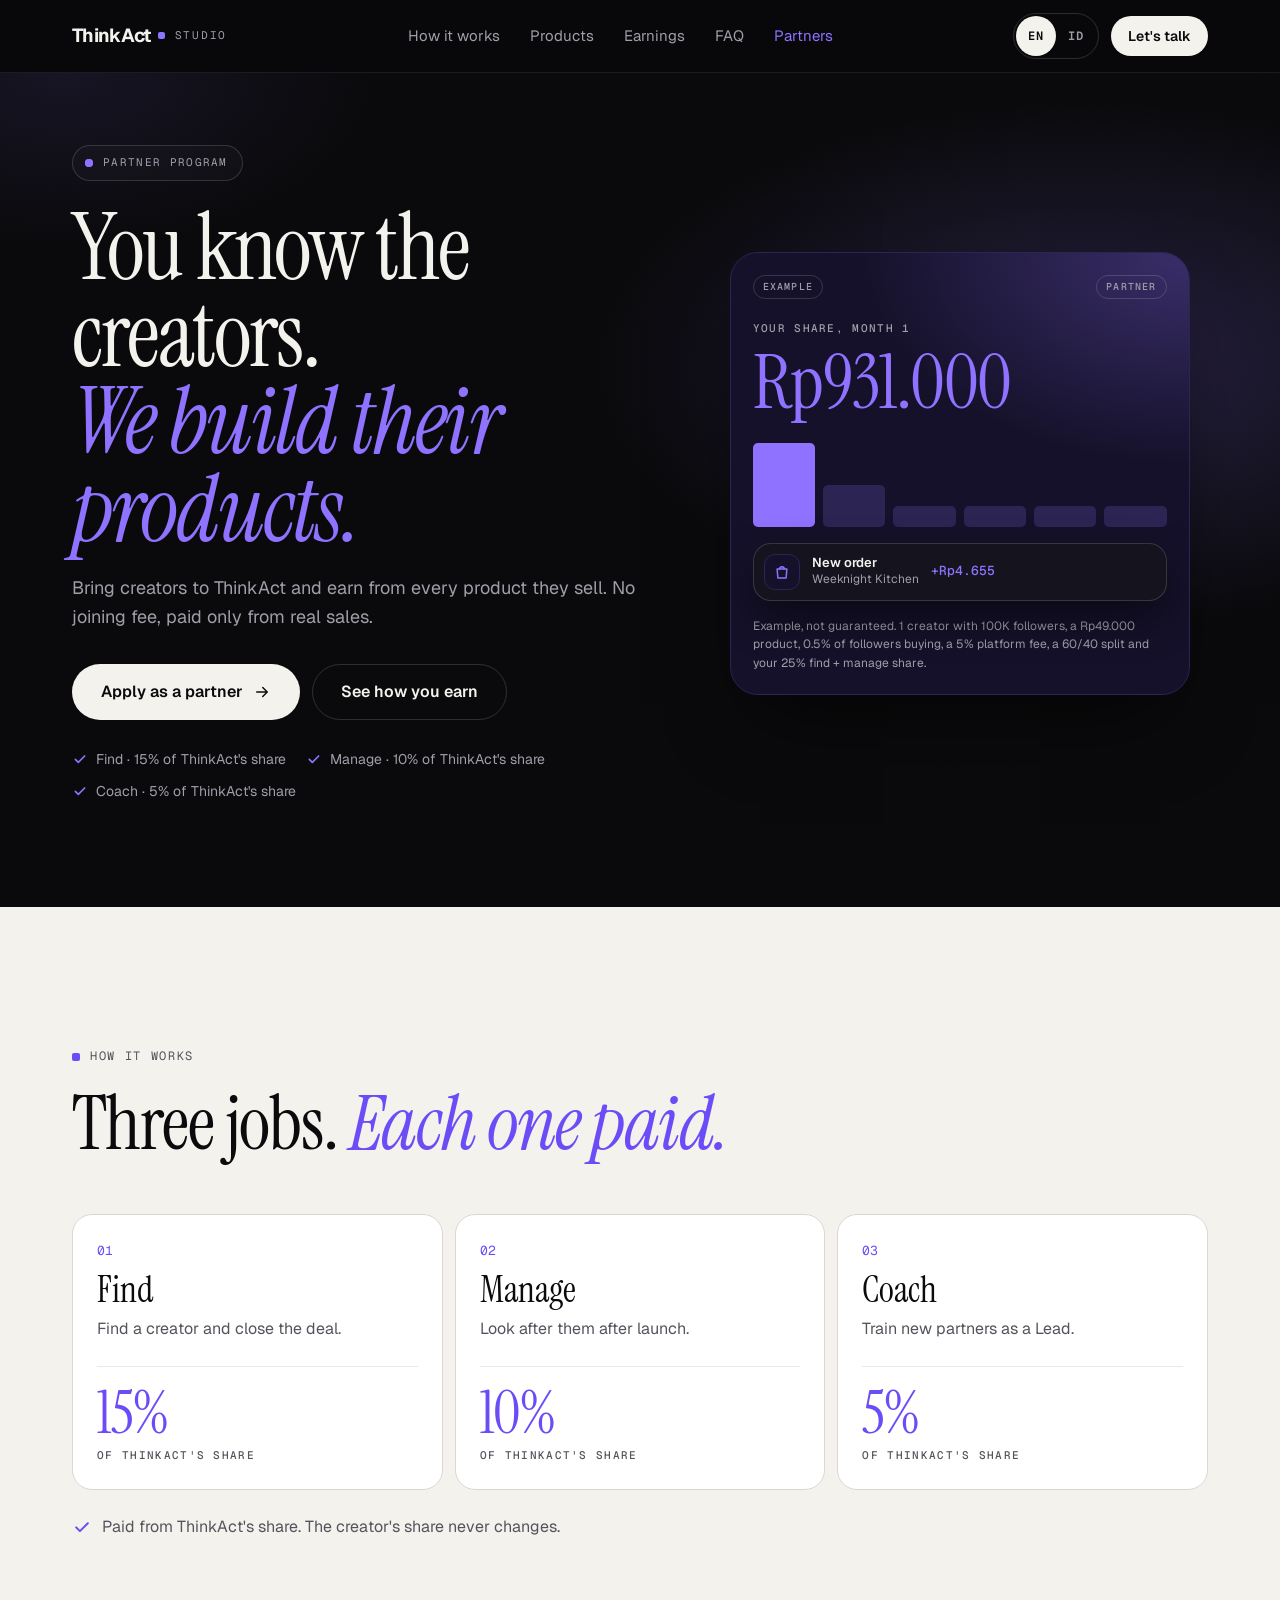
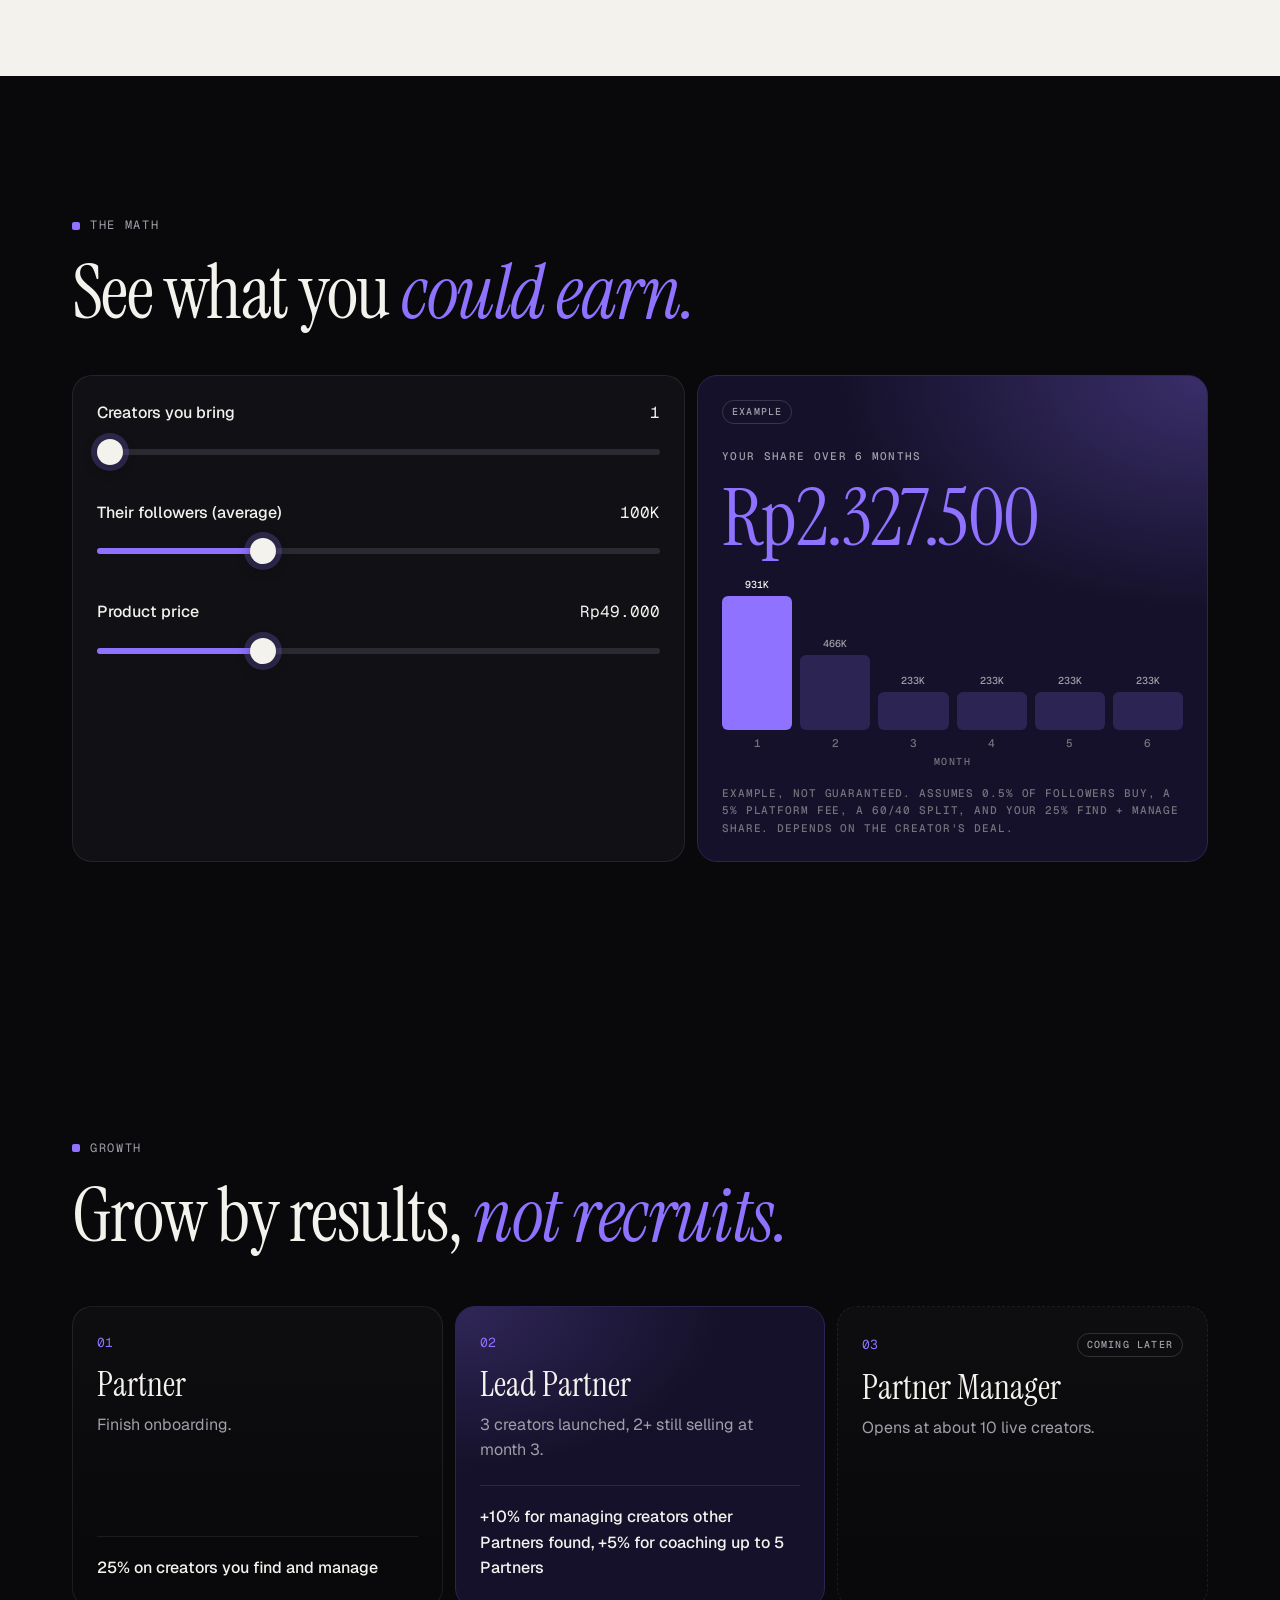
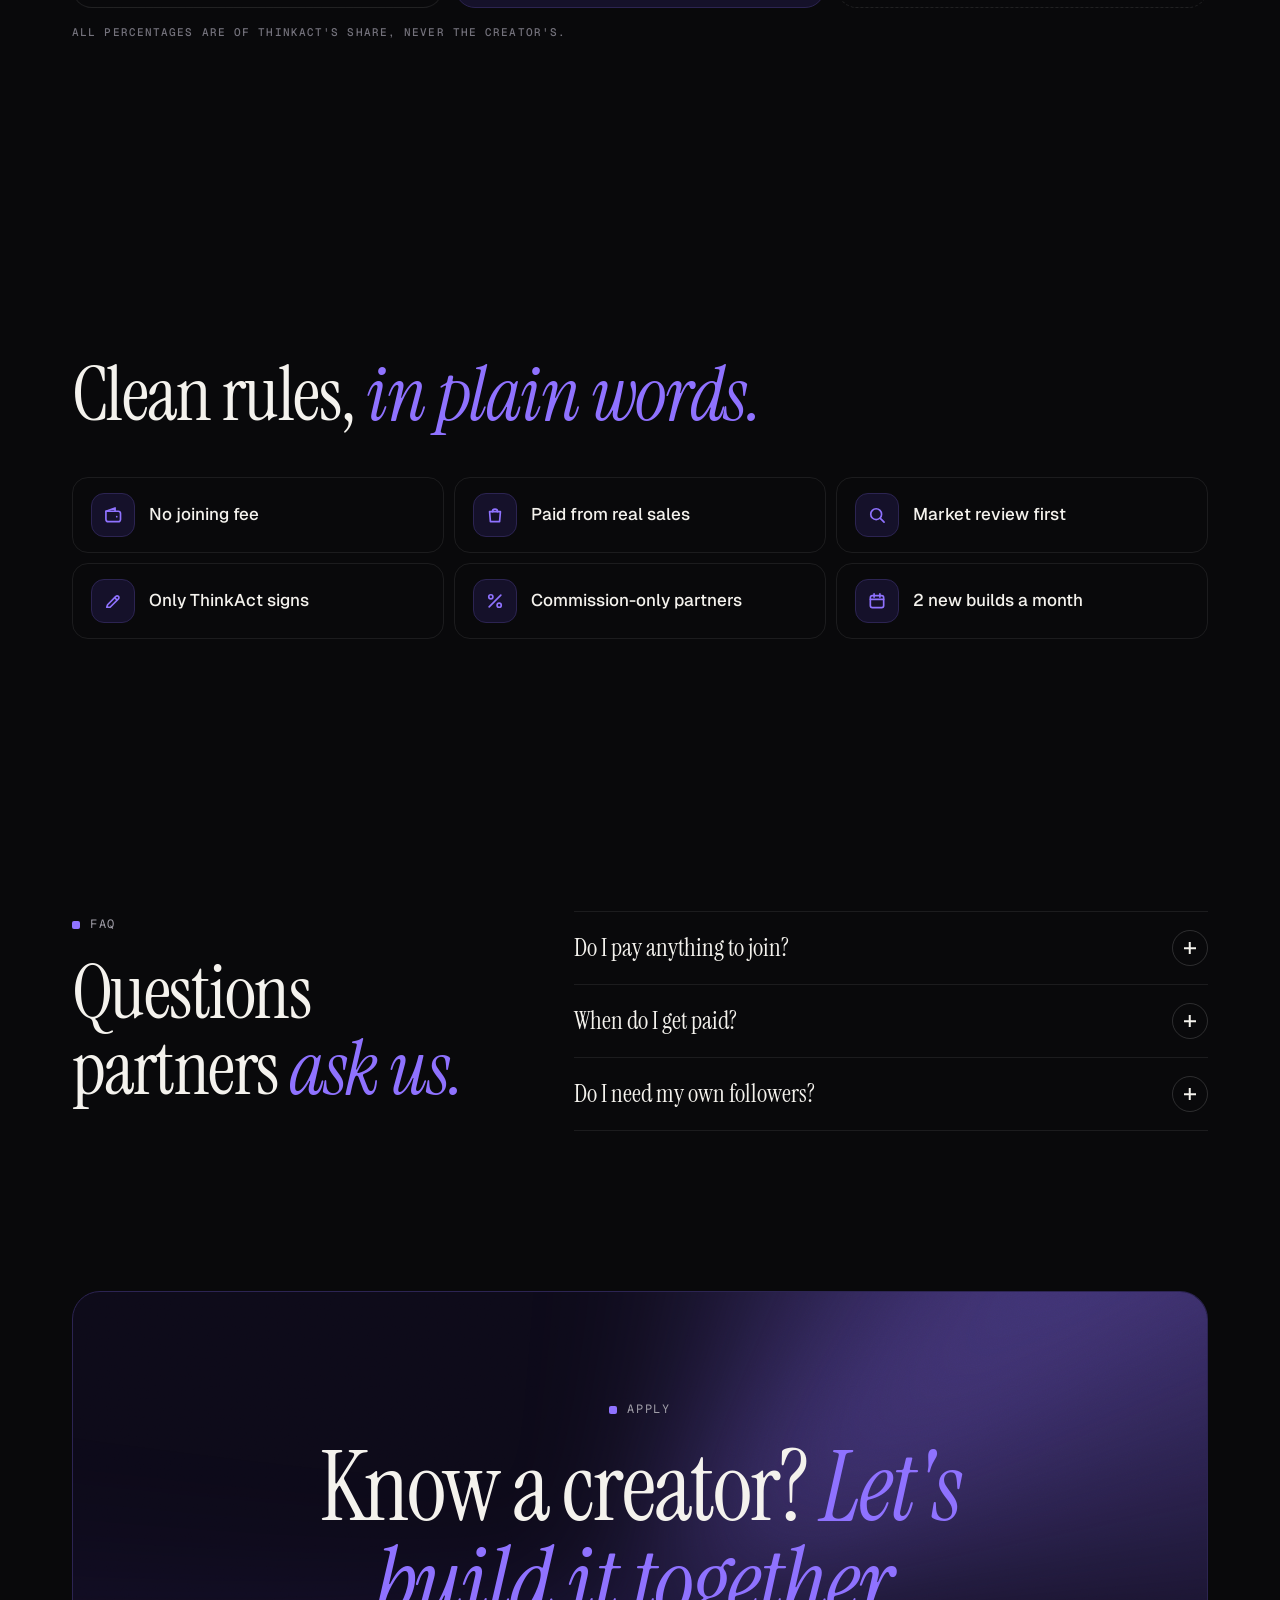
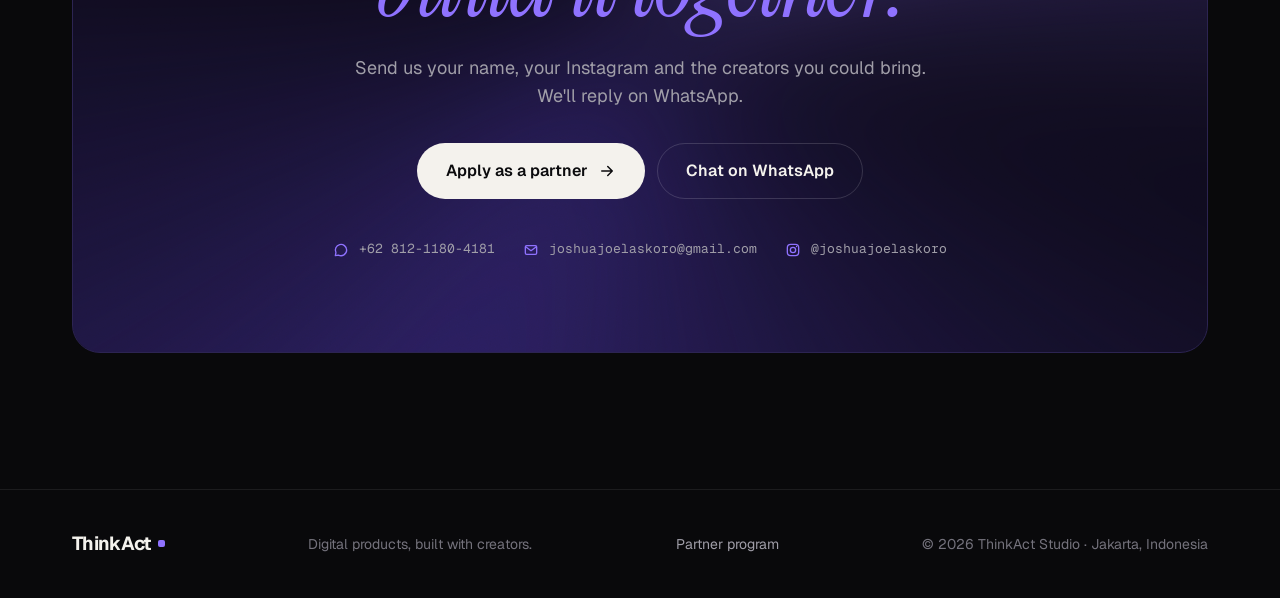
==== partner/index.html @ e4868919 "Add Partner Program page at /partner New page reusing the site's header, footer, styles and EN/ID sw" ====
<!doctype html>
<html lang="en" data-meta="partnerMeta">
<head>
<meta charset="utf-8">
<meta name="viewport" content="width=device-width, initial-scale=1, viewport-fit=cover">
<title>Partner program | ThinkAct Studio</title>
<meta name="description" content="Bring creators to ThinkAct Studio and earn from every product they sell. No joining fee, paid only from real sales.">
<meta name="theme-color" content="#09090B">
<meta property="og:title" content="Partner program | ThinkAct Studio">
<meta property="og:description" content="Bring creators to ThinkAct and earn from every product they sell. No joining fee, paid only from real sales.">
<meta property="og:type" content="website">
<meta property="og:url" content="https://thinkact-website.vercel.app/partner/">
<meta property="og:image" content="https://thinkact-website.vercel.app/img/weeknight-kitchen.jpg">
<meta name="twitter:card" content="summary_large_image">
<link rel="icon" href="data:image/svg+xml,%3Csvg xmlns='http://www.w3.org/2000/svg' viewBox='0 0 32 32'%3E%3Crect width='32' height='32' rx='8' fill='%2309090B'/%3E%3Crect x='12' y='12' width='8' height='8' rx='2' fill='%238F72FF'/%3E%3C/svg%3E">
<link rel="preconnect" href="https://fonts.googleapis.com">
<link rel="preconnect" href="https://fonts.gstatic.com" crossorigin>
<link href="https://fonts.googleapis.com/css2?family=Geist:wght@300..700&amp;family=Geist+Mono:wght@400..600&amp;family=Instrument+Serif:ital@0;1&amp;display=swap" rel="stylesheet">
<link rel="stylesheet" href="/styles.css">
<script>
// Content is only hidden for animations while JS runs; if script.js never starts, show everything.
document.documentElement.classList.add('js');
setTimeout(function () { if (!window.__ta2) document.documentElement.classList.remove('js'); }, 2500);
</script>
<script src="/copy-id.js" defer></script>
<script src="/script.js" defer></script>
</head>
<body>

<svg width="0" height="0" style="position:absolute" aria-hidden="true">
  <symbol id="i-arrow" viewBox="0 0 24 24"><path d="M5 12h14M13 6l6 6-6 6"/></symbol>
  <symbol id="i-check" viewBox="0 0 24 24"><path d="M5 12.5l4.5 4.5L19 7.5"/></symbol>
  <symbol id="i-bag" viewBox="0 0 24 24"><path d="M5.5 8h13l-1 12h-11z"/><path d="M9 8a3 3 0 0 1 6 0"/></symbol>
  <symbol id="i-chat" viewBox="0 0 24 24"><path d="M20.5 12a8.5 8.5 0 0 1-12.3 7.6L3.5 20.5l.9-4.5A8.5 8.5 0 1 1 20.5 12z"/></symbol>
  <symbol id="i-wallet" viewBox="0 0 24 24"><path d="M3.5 7.5h15a2.5 2.5 0 0 1 2.5 2.5v7.5a2.5 2.5 0 0 1-2.5 2.5h-12a3 3 0 0 1-3-3z"/><path d="M3.5 7.5l11-4v4"/><path d="M16.5 14h.01"/></symbol>
  <symbol id="i-percent" viewBox="0 0 24 24"><path d="M19 5L5 19"/><circle cx="7" cy="7" r="2.5"/><circle cx="17" cy="17" r="2.5"/></symbol>
  <symbol id="i-search" viewBox="0 0 24 24"><circle cx="11" cy="11" r="6.5"/><path d="M16 16l4.5 4.5"/></symbol>
  <symbol id="i-pen" viewBox="0 0 24 24"><path d="M4.5 19.5h4l10-10a2.1 2.1 0 0 0-3-3l-10 10z"/><path d="M14 8l2.5 2.5"/></symbol>
  <symbol id="i-calendar" viewBox="0 0 24 24"><rect x="4" y="5.5" width="16" height="14.5" rx="2.5"/><path d="M4 10h16M8.5 3.5v4M15.5 3.5v4"/></symbol>
  <symbol id="i-mail" viewBox="0 0 24 24"><rect x="3.5" y="5.5" width="17" height="13" rx="2"/><path d="M4 7l8 6 8-6"/></symbol>
  <symbol id="i-insta" viewBox="0 0 24 24"><rect x="3.5" y="3.5" width="17" height="17" rx="5"/><circle cx="12" cy="12" r="4"/><path d="M17.3 6.7h.01"/></symbol>
</svg>

<a class="skip" href="#main" data-i18n="skip">Skip to content</a>
<div class="progress" aria-hidden="true"><span></span></div>

<header class="header">
  <nav class="nav" aria-label="Main" data-i18n-aria="aria.nav">
    <a href="/" class="logo" aria-label="ThinkAct Studio"><span class="logo-word">ThinkAct</span><span class="logo-dot"></span><span class="logo-studio">Studio</span></a>
    <div class="nav-links">
      <a href="/#how" data-i18n="nav.how">How it works</a>
      <a href="/#products" data-i18n="nav.products">Products</a>
      <a href="/#earnings" data-i18n="nav.earnings">Earnings</a>
      <a href="/#faq">FAQ</a>
      <a href="/partner/" aria-current="page" data-i18n="nav.partners">Partners</a>
    </div>
    <div class="nav-right">
      <div class="lang" role="group" aria-label="Language" data-i18n-aria="aria.lang">
        <button type="button" data-lang="en" aria-pressed="true">EN</button>
        <button type="button" data-lang="id" aria-pressed="false">ID</button>
      </div>
      <a class="btn btn-sm btn-light nav-cta" href="https://wa.me/6281211804181" target="_blank" rel="noopener" data-i18n="cta.talk">Let's talk</a>
      <button type="button" class="menu-btn" aria-expanded="false" aria-controls="menu" aria-label="Menu" data-i18n-aria="aria.menu"><span></span><span></span></button>
    </div>
  </nav>
  <div id="menu" class="menu" hidden>
    <a href="/#how" data-i18n="nav.how">How it works</a>
    <a href="/#products" data-i18n="nav.products">Products</a>
    <a href="/#earnings" data-i18n="nav.earnings">Earnings</a>
    <a href="/#faq">FAQ</a>
    <a href="/partner/" aria-current="page" data-i18n="nav.partners">Partners</a>
    <a class="btn btn-lg btn-light" href="https://wa.me/6281211804181?text=Hi%20ThinkAct%2C%20I'd%20like%20to%20apply%20as%20a%20partner.%0AName%3A%20%0AInstagram%3A%20%0ACreators%20I%20could%20bring%3A%20" data-wa="partner.waMsg" target="_blank" rel="noopener"><span data-i18n="partner.apply">Apply as a partner</span><svg class="ic"><use href="#i-arrow"/></svg></a>
  </div>
</header>

<main id="main">

<!-- Hero -->
<section class="hero" id="top">
  <div class="hero-bg" aria-hidden="true"></div>
  <div class="container hero-grid">
    <div class="hero-copy">
      <p class="pill reveal"><span class="pulse"></span><span data-i18n="partner.eyebrow">Partner program</span></p>
      <h1 class="display reveal" style="--delay:80ms"><span data-i18n="partner.t1">You know the creators.</span> <em data-i18n="partner.t2">We build their products.</em></h1>
      <p class="lead reveal" style="--delay:160ms" data-i18n="partner.lead">Bring creators to ThinkAct and earn from every product they sell. No joining fee, paid only from real sales.</p>
      <div class="actions reveal" style="--delay:240ms">
        <a class="btn btn-lg btn-light" href="https://wa.me/6281211804181?text=Hi%20ThinkAct%2C%20I'd%20like%20to%20apply%20as%20a%20partner.%0AName%3A%20%0AInstagram%3A%20%0ACreators%20I%20could%20bring%3A%20" data-wa="partner.waMsg" target="_blank" rel="noopener"><span data-i18n="partner.apply">Apply as a partner</span><svg class="ic"><use href="#i-arrow"/></svg></a>
        <a class="btn btn-lg btn-ghost" href="#earnings" data-i18n="partner.seeEarn">See how you earn</a>
      </div>
      <ul class="chips reveal" style="--delay:320ms">
        <li><svg class="ic"><use href="#i-check"/></svg><span data-i18n="partner.chipFind">Find · 15% of ThinkAct's share</span></li>
        <li><svg class="ic"><use href="#i-check"/></svg><span data-i18n="partner.chipManage">Manage · 10% of ThinkAct's share</span></li>
        <li><svg class="ic"><use href="#i-check"/></svg><span data-i18n="partner.chipCoach">Coach · 5% of ThinkAct's share</span></li>
      </ul>
    </div>

    <div class="hero-visual reveal" style="--delay:200ms">
      <div class="earn-card" data-anim>
        <div class="ec-top">
          <span class="tag" data-i18n="example">Example</span>
          <span class="tag" data-i18n="partner.cardRole">Partner</span>
        </div>
        <span class="ec-label" data-i18n="partner.cardLabel">Your share, month 1</span>
        <span class="ec-amount">Rp931.000</span>
        <div class="ec-bars" aria-hidden="true">
          <i style="--h:100%"></i><i style="--h:50%"></i><i style="--h:25%"></i><i style="--h:25%"></i><i style="--h:25%"></i><i style="--h:25%"></i>
        </div>
        <div class="toast toast-inline" aria-hidden="true">
          <span class="toast-icon"><svg class="ic"><use href="#i-bag"/></svg></span>
          <span class="toast-text"><b data-i18n="toast.order">New order</b><span class="toast-item" data-i18n="product.kitchen">Weeknight Kitchen</span></span>
          <span class="toast-amt">+Rp4.655</span>
        </div>
        <p class="ec-note" data-i18n="partner.cardNote">Example, not guaranteed. 1 creator with 100K followers, a Rp49.000 product, 0.5% of followers buying, a 5% platform fee, a 60/40 split and your 25% find + manage share.</p>
      </div>
    </div>
  </div>
</section>

<!-- How it works -->
<section class="section light" id="how">
  <div class="container">
    <div class="section-head">
      <p class="eyebrow reveal" data-i18n="how.eyebrow">How it works</p>
      <h2 class="h2 reveal"><span data-i18n="partner.howT1">Three jobs.</span> <em data-i18n="partner.howT2">Each one paid.</em></h2>
    </div>
    <ol class="jobs">
      <li class="job reveal">
        <span class="job-num">01</span>
        <h3 data-i18n="partner.j1t">Find</h3>
        <p data-i18n="partner.j1p">Find a creator and close the deal.</p>
        <div class="job-pct"><b>15%</b><span data-i18n="partner.ofShare">of ThinkAct's share</span></div>
      </li>
      <li class="job reveal" style="--delay:100ms">
        <span class="job-num">02</span>
        <h3 data-i18n="partner.j2t">Manage</h3>
        <p data-i18n="partner.j2p">Look after them after launch.</p>
        <div class="job-pct"><b>10%</b><span data-i18n="partner.ofShare">of ThinkAct's share</span></div>
      </li>
      <li class="job reveal" style="--delay:200ms">
        <span class="job-num">03</span>
        <h3 data-i18n="partner.j3t">Coach</h3>
        <p data-i18n="partner.j3p">Train new partners as a Lead.</p>
        <div class="job-pct"><b>5%</b><span data-i18n="partner.ofShare">of ThinkAct's share</span></div>
      </li>
    </ol>
    <p class="light-note reveal"><svg class="ic"><use href="#i-check"/></svg><span data-i18n="partner.howNote">Paid from ThinkAct's share. The creator's share never changes.</span></p>
  </div>
</section>

<!-- Calculator -->
<section class="section" id="earnings">
  <div class="container">
    <div class="section-head">
      <p class="eyebrow reveal" data-i18n="earn.eyebrow">The math</p>
      <h2 class="h2 reveal"><span data-i18n="partner.calcT1">See what you</span> <em data-i18n="partner.calcT2">could earn.</em></h2>
    </div>

    <div class="calc reveal">
      <div class="calc-inputs">
        <div class="field">
          <div class="field-top"><label for="p-creators" data-i18n="partner.creators">Creators you bring</label><output data-pout="creators">1</output></div>
          <input class="range" id="p-creators" type="range" min="1" max="10" step="1" value="1">
        </div>
        <div class="field">
          <div class="field-top"><label for="p-followers" data-i18n="partner.followers">Their followers (average)</label><output data-pout="followers">100K</output></div>
          <input class="range" id="p-followers" type="range" min="20000" max="300000" step="10000" value="100000">
        </div>
        <div class="field">
          <div class="field-top"><label for="p-price" data-i18n="earn.price">Product price</label><output data-pout="price">Rp49.000</output></div>
          <input class="range" id="p-price" type="range" min="29000" max="99000" step="5000" value="49000">
        </div>
      </div>

      <div class="calc-result" aria-live="polite">
        <div class="ec-top">
          <span class="tag" data-i18n="example">Example</span>
        </div>
        <div class="res-main">
          <span data-i18n="partner.total">Your share over 6 months</span>
          <b data-pout="total">Rp2.327.500</b>
        </div>
        <div aria-hidden="true">
          <div class="mbars">
            <div class="mbar"><span class="mbar-val">931K</span><span class="mbar-fill" style="height:100%"></span></div>
            <div class="mbar"><span class="mbar-val">466K</span><span class="mbar-fill" style="height:50%"></span></div>
            <div class="mbar"><span class="mbar-val">233K</span><span class="mbar-fill" style="height:25%"></span></div>
            <div class="mbar"><span class="mbar-val">233K</span><span class="mbar-fill" style="height:25%"></span></div>
            <div class="mbar"><span class="mbar-val">233K</span><span class="mbar-fill" style="height:25%"></span></div>
            <div class="mbar"><span class="mbar-val">233K</span><span class="mbar-fill" style="height:25%"></span></div>
          </div>
          <div class="mbar-x"><span>1</span><span>2</span><span>3</span><span>4</span><span>5</span><span>6</span></div>
          <span class="mbar-caption" data-i18n="partner.month">Month</span>
        </div>
        <p class="calc-note" data-i18n="partner.calcNote">Example, not guaranteed. Assumes 0.5% of followers buy, a 5% platform fee, a 60/40 split, and your 25% find + manage share. Depends on the creator's deal.</p>
      </div>
    </div>
  </div>
</section>

<!-- Grow -->
<section class="section" id="grow">
  <div class="container">
    <div class="section-head">
      <p class="eyebrow reveal" data-i18n="partner.growEyebrow">Growth</p>
      <h2 class="h2 reveal"><span data-i18n="partner.growT1">Grow by results,</span> <em data-i18n="partner.growT2">not recruits.</em></h2>
    </div>
    <ol class="tiers">
      <li class="tier reveal">
        <div class="tier-top"><span>01</span></div>
        <h3 data-i18n="partner.g1t">Partner</h3>
        <p class="tier-req" data-i18n="partner.g1req">Finish onboarding.</p>
        <p class="tier-earn" data-i18n="partner.g1earn">25% on creators you find and manage</p>
      </li>
      <li class="tier tier-feature reveal" style="--delay:100ms">
        <div class="tier-top"><span>02</span></div>
        <h3 data-i18n="partner.g2t">Lead Partner</h3>
        <p class="tier-req" data-i18n="partner.g2req">3 creators launched, 2+ still selling at month 3.</p>
        <p class="tier-earn" data-i18n="partner.g2earn">+10% for managing creators other Partners found, +5% for coaching up to 5 Partners</p>
      </li>
      <li class="tier tier-dim reveal" style="--delay:200ms">
        <div class="tier-top"><span>03</span><span class="tag" data-i18n="partner.g3tag">Coming later</span></div>
        <h3 data-i18n="partner.g3t">Partner Manager</h3>
        <p class="tier-req" data-i18n="partner.g3req">Opens at about 10 live creators.</p>
      </li>
    </ol>
    <p class="tiers-note reveal" data-i18n="partner.tiersNote">All percentages are of ThinkAct's share, never the creator's.</p>
  </div>
</section>

<!-- The deal -->
<section class="section" id="deal">
  <div class="container">
    <div class="section-head">
      <p class="eyebrow reveal" data-i18n="deal.eyebrow">The deal</p>
      <h2 class="h2 reveal"><span data-i18n="partner.dealT1">Clean rules,</span> <em data-i18n="deal.t2">in plain words.</em></h2>
    </div>
    <ul class="rules">
      <li class="rule reveal"><span class="term-icon"><svg class="ic"><use href="#i-wallet"/></svg></span><span data-i18n="partner.r1">No joining fee</span></li>
      <li class="rule reveal" style="--delay:60ms"><span class="term-icon"><svg class="ic"><use href="#i-bag"/></svg></span><span data-i18n="partner.r2">Paid from real sales</span></li>
      <li class="rule reveal" style="--delay:120ms"><span class="term-icon"><svg class="ic"><use href="#i-search"/></svg></span><span data-i18n="partner.r3">Market review first</span></li>
      <li class="rule reveal"><span class="term-icon"><svg class="ic"><use href="#i-pen"/></svg></span><span data-i18n="partner.r4">Only ThinkAct signs</span></li>
      <li class="rule reveal" style="--delay:60ms"><span class="term-icon"><svg class="ic"><use href="#i-percent"/></svg></span><span data-i18n="partner.r5">Commission-only partners</span></li>
      <li class="rule reveal" style="--delay:120ms"><span class="term-icon"><svg class="ic"><use href="#i-calendar"/></svg></span><span data-i18n="partner.r6">2 new builds a month</span></li>
    </ul>
  </div>
</section>

<!-- FAQ -->
<section class="section" id="faq">
  <div class="container faq-grid">
    <div class="section-head">
      <p class="eyebrow reveal">FAQ</p>
      <h2 class="h2 reveal"><span data-i18n="partner.faqT1">Questions partners</span> <em data-i18n="partner.faqT2">ask us.</em></h2>
    </div>
    <div class="faq-list reveal">
      <details>
        <summary><span data-i18n="partner.q1">Do I pay anything to join?</span><span class="plus" aria-hidden="true"></span></summary>
        <p data-i18n="partner.a1">No. Nobody pays or buys anything to become a partner.</p>
      </details>
      <details>
        <summary><span data-i18n="partner.q2">When do I get paid?</span><span class="plus" aria-hidden="true"></span></summary>
        <p data-i18n="partner.a2">Monthly, after the creator is paid, only from sales that actually came in.</p>
      </details>
      <details>
        <summary><span data-i18n="partner.q3">Do I need my own followers?</span><span class="plus" aria-hidden="true"></span></summary>
        <p data-i18n="partner.a3">No. You find and look after creators. ThinkAct builds and sells the product.</p>
      </details>
    </div>
  </div>
</section>

<!-- Apply -->
<section class="final" id="apply">
  <div class="container">
    <div class="final-card reveal">
      <div class="final-glow" aria-hidden="true"></div>
      <p class="eyebrow eyebrow-center" data-i18n="partner.applyEyebrow">Apply</p>
      <h2 class="h2"><span data-i18n="partner.finalT1">Know a creator?</span> <em data-i18n="partner.finalT2">Let's build it together.</em></h2>
      <p class="lead" data-i18n="partner.finalLead">Send us your name, your Instagram and the creators you could bring. We'll reply on WhatsApp.</p>
      <div class="actions actions-center">
        <a class="btn btn-lg btn-light" href="https://wa.me/6281211804181?text=Hi%20ThinkAct%2C%20I'd%20like%20to%20apply%20as%20a%20partner.%0AName%3A%20%0AInstagram%3A%20%0ACreators%20I%20could%20bring%3A%20" data-wa="partner.waMsg" target="_blank" rel="noopener"><span data-i18n="partner.apply">Apply as a partner</span><svg class="ic"><use href="#i-arrow"/></svg></a>
        <a class="btn btn-lg btn-ghost" href="https://wa.me/6281211804181" target="_blank" rel="noopener" data-i18n="cta.wa">Chat on WhatsApp</a>
      </div>
      <div class="contact-list">
        <a href="https://wa.me/6281211804181" target="_blank" rel="noopener"><svg class="ic"><use href="#i-chat"/></svg>+62 812-1180-4181</a>
        <a href="mailto:joshuajoelaskoro@gmail.com"><svg class="ic"><use href="#i-mail"/></svg>joshuajoelaskoro@gmail.com</a>
        <a href="https://instagram.com/joshuajoelaskoro" target="_blank" rel="noopener"><svg class="ic"><use href="#i-insta"/></svg>@joshuajoelaskoro</a>
      </div>
    </div>
  </div>
</section>

</main>

<footer class="footer">
  <div class="container footer-row">
    <a href="/" class="logo"><span class="logo-word">ThinkAct</span><span class="logo-dot"></span></a>
    <span data-i18n="footer.tag">Digital products, built with creators.</span>
    <a class="footer-link" href="/partner/" aria-current="page" data-i18n="footer.partner">Partner program</a>
    <span>© 2026 ThinkAct Studio · Jakarta, Indonesia</span>
  </div>
</footer>

</body>
</html>
---- styles.css ----
/* ThinkAct Studio, concept v2. Phone-first; wider layouts are added with min-width queries. */

:root{
  --ink:#09090B; --ink-2:#111115; --ink-3:#18181D;
  --line:rgba(255,255,255,.08); --line-2:rgba(255,255,255,.15);
  --paper:#F4F2ED; --paper-2:#EAE7E0; --paper-line:#DCD8CF;
  --text:#F4F2ED; --muted:#A09EA8; --muted-2:#74727C;
  --ink-text:#0B0B0D; --ink-muted:#55535C;
  --violet:#8F72FF; --violet-2:#6B4CF6; --violet-soft:#15112A; --violet-line:#2C2452;
  --serif:'Instrument Serif', Georgia, 'Times New Roman', serif;
  --sans:'Geist', system-ui, -apple-system, 'Segoe UI', sans-serif;
  --mono:'Geist Mono', ui-monospace, 'SF Mono', Menlo, monospace;
  --radius:20px; --pad:20px; --header:60px;
  --ease:cubic-bezier(.2,.7,.2,1);
  --noise:url("data:image/svg+xml,%3Csvg xmlns='http://www.w3.org/2000/svg' width='160' height='160'%3E%3Cfilter id='n'%3E%3CfeTurbulence type='fractalNoise' baseFrequency='.9' numOctaves='2' stitchTiles='stitch'/%3E%3C/filter%3E%3Crect width='100%25' height='100%25' filter='url(%23n)'/%3E%3C/svg%3E");
}
@media (min-width:720px){ :root{ --pad:32px; --header:72px; } }

*,*::before,*::after{box-sizing:border-box}
html{scroll-behavior:smooth;-webkit-text-size-adjust:100%;scroll-padding-top:var(--header)}
body{margin:0;background:var(--ink);color:var(--text);font-family:var(--sans);font-size:16px;line-height:1.6;-webkit-font-smoothing:antialiased;overflow-x:clip}
@supports not (overflow:clip){ body{overflow-x:hidden} }
img{display:block;max-width:100%}
a{color:inherit;text-decoration:none}
h1,h2,h3,p,figure{margin:0}
button{font:inherit}
:focus-visible{outline:2px solid var(--violet);outline-offset:3px;border-radius:8px}
.ic{width:20px;height:20px;flex-shrink:0;fill:none;stroke:currentColor;stroke-width:2;stroke-linecap:round;stroke-linejoin:round}
.container{width:100%;max-width:1200px;margin:0 auto;padding:0 var(--pad)}
.skip{position:absolute;left:-9999px;top:8px}
.skip:focus{left:12px;z-index:100;background:var(--paper);color:var(--ink-text);padding:10px 14px;border-radius:10px}

/* ---------- Type ---------- */
.display{font-family:var(--serif);font-weight:400;font-size:clamp(50px,13vw,92px);line-height:.95;letter-spacing:-.025em}
.h2{font-family:var(--serif);font-weight:400;font-size:clamp(40px,10vw,76px);line-height:1;letter-spacing:-.02em;text-wrap:balance}
.display em,.h2 em{font-style:italic;color:var(--violet)}
.lead{margin-top:20px;font-size:18px;line-height:1.6;color:var(--muted);max-width:580px;text-wrap:pretty}
.eyebrow{display:inline-flex;align-items:center;gap:10px;margin-bottom:20px;font-family:var(--mono);font-size:12px;letter-spacing:.14em;text-transform:uppercase;color:var(--muted)}
.eyebrow::before{content:"";width:8px;height:8px;border-radius:2px;background:var(--violet)}
.tag{display:inline-flex;align-items:center;font:500 10px/1 var(--mono);letter-spacing:.12em;text-transform:uppercase;color:var(--muted);border:1px solid var(--line-2);border-radius:999px;padding:6px 9px;white-space:nowrap}

/* ---------- Buttons ---------- */
.btn{display:inline-flex;align-items:center;justify-content:center;gap:10px;height:48px;padding:0 22px;border-radius:999px;border:1px solid transparent;font-weight:600;font-size:15px;white-space:nowrap;cursor:pointer;transition:transform .25s var(--ease),background .25s,border-color .25s,color .25s}
.btn-sm{height:40px;padding:0 16px;font-size:14px}
.btn-lg{height:56px;padding:0 28px;font-size:16px}
.btn-light{background:var(--paper);color:var(--ink-text)}
.btn-light:hover{background:#fff;transform:translateY(-2px)}
.btn-ghost{border-color:var(--line-2);color:var(--text)}
.btn-ghost:hover{border-color:rgba(255,255,255,.35);transform:translateY(-2px)}
.btn .ic{width:18px;height:18px;transition:transform .25s var(--ease)}
.btn:hover .ic{transform:translateX(3px)}
.actions{display:flex;flex-wrap:wrap;gap:12px;margin-top:32px}
.actions .btn{flex:1 1 100%}
@media (min-width:560px){ .actions .btn{flex:0 0 auto} }
.actions-center{justify-content:center}

/* ---------- Scroll progress ---------- */
.progress{position:fixed;top:0;left:0;right:0;height:2px;z-index:70;pointer-events:none}
.progress span{display:block;height:100%;background:linear-gradient(90deg,var(--violet-2),var(--violet));transform-origin:0 50%;transform:scaleX(0)}

/* ---------- Header ---------- */
.header{position:sticky;top:0;z-index:60;background:rgba(9,9,11,.74);-webkit-backdrop-filter:saturate(1.4) blur(16px);backdrop-filter:saturate(1.4) blur(16px);border-bottom:1px solid var(--line)}
.nav{display:flex;align-items:center;justify-content:space-between;gap:12px;height:var(--header);max-width:1200px;margin:0 auto;padding:0 var(--pad)}
.logo{display:inline-flex;align-items:center;gap:7px}
.logo-word{font-weight:700;font-size:19px;letter-spacing:-.035em}
.logo-dot{width:7px;height:7px;border-radius:2px;background:var(--violet)}
.logo-studio{display:none;margin-left:3px;font-family:var(--mono);font-size:11px;letter-spacing:.16em;text-transform:uppercase;color:var(--muted)}
.nav-links{display:none;gap:30px;font-size:15px;color:var(--muted)}
.nav-links a{transition:color .2s}
.nav-links a:hover{color:var(--text)}
.nav-right{display:flex;align-items:center;gap:8px}
.lang{display:inline-flex;border:1px solid var(--line-2);border-radius:999px;padding:2px}
.lang button{height:40px;min-width:40px;padding:0 8px;border:0;border-radius:999px;background:transparent;color:var(--muted);font:600 12px/1 var(--mono);letter-spacing:.06em;cursor:pointer;transition:background .2s,color .2s}
.lang button[aria-pressed="true"]{background:var(--paper);color:var(--ink-text)}
.nav-cta{display:none}
.menu-btn{display:inline-flex;flex-direction:column;justify-content:center;align-items:center;gap:6px;width:44px;height:44px;padding:0;border:1px solid var(--line-2);border-radius:999px;background:transparent;cursor:pointer}
.menu-btn span{display:block;width:16px;height:1.5px;background:var(--text);transition:transform .25s var(--ease)}
.menu-btn[aria-expanded="true"] span:first-child{transform:translateY(3.75px) rotate(45deg)}
.menu-btn[aria-expanded="true"] span:last-child{transform:translateY(-3.75px) rotate(-45deg)}
.menu:not([hidden]){display:flex;flex-direction:column;padding:4px var(--pad) 24px;border-top:1px solid var(--line);max-height:calc(100vh - var(--header));overflow-y:auto}
.menu > a:not(.btn){display:flex;align-items:center;min-height:56px;border-bottom:1px solid var(--line);font-family:var(--serif);font-size:28px}
.menu .btn{margin-top:20px}
@media (min-width:720px){
  .logo-studio{display:inline}
  .nav-cta{display:inline-flex}
}
@media (min-width:1024px){
  .nav-links{display:flex}
  .menu-btn{display:none}
  .menu{display:none !important}
  .nav-right{gap:12px}
}

/* ---------- Hero ---------- */
.hero{position:relative;padding:36px 0 64px;overflow:hidden}
.hero-bg{position:absolute;inset:0;pointer-events:none;background:
  radial-gradient(55% 45% at 85% 35%,rgba(143,114,255,.22),transparent 70%),
  radial-gradient(35% 30% at 5% 0%,rgba(143,114,255,.10),transparent 70%)}
.hero-bg::after{content:"";position:absolute;inset:0;background-image:var(--noise);opacity:.07;mix-blend-mode:overlay}
.hero-grid{position:relative;display:grid;grid-template-columns:minmax(0,1fr);gap:44px;align-items:center}
.pill{display:inline-flex;align-items:center;gap:10px;margin-bottom:24px;padding:8px 14px 8px 12px;border:1px solid var(--line-2);border-radius:999px;font-family:var(--mono);font-size:11px;letter-spacing:.12em;text-transform:uppercase;color:var(--muted);background:rgba(255,255,255,.02)}
.pulse{position:relative;width:8px;height:8px;border-radius:50%;background:var(--violet)}
.pulse::after{content:"";position:absolute;inset:0;border-radius:50%;background:var(--violet);animation:pulse 2.2s var(--ease) infinite}
@keyframes pulse{0%{transform:scale(1);opacity:.7}100%{transform:scale(3.2);opacity:0}}
.hero .display span{display:block}
.chips{list-style:none;padding:0;margin:28px 0 0;display:flex;flex-wrap:wrap;gap:10px 20px;font-size:14px;color:var(--muted)}
.chips li{display:inline-flex;align-items:center;gap:8px}
.chips .ic{width:16px;height:16px;color:var(--violet);stroke-width:2.5}
@media (min-width:1024px){
  .hero{padding:72px 0 104px}
  .hero-grid{grid-template-columns:minmax(0,1.08fr) minmax(0,.92fr);gap:56px}
}

/* Stage: a content feed drifts behind a floating guide; example orders pop up. */
.stage{position:relative;aspect-ratio:1/1.08;max-width:540px;margin:0 auto;border-radius:28px;overflow:hidden;isolation:isolate;background:linear-gradient(180deg,#131318,#0B0B0F);border:1px solid var(--line)}
.feed{position:absolute;inset:-12% -10%;display:grid;grid-template-columns:repeat(3,1fr);gap:12px;transform:rotate(-9deg);opacity:.85}
.feed-col{display:flex;flex-direction:column}
.feed.ready .feed-col{animation:feed 34s linear infinite}
.feed.ready .feed-col:nth-child(2){animation-duration:42s;animation-direction:reverse}
.feed.ready .feed-col:nth-child(3){animation-duration:38s}
@keyframes feed{to{transform:translateY(-50%)}}
.tile{position:relative;aspect-ratio:4/5;margin-bottom:12px;border-radius:14px;overflow:hidden;background:#1C1C22}
.tile img{width:100%;height:100%;object-fit:cover}
.tile-play{position:absolute;top:8px;left:8px;width:14px;height:14px;color:#fff;filter:drop-shadow(0 1px 2px rgba(0,0,0,.6))}
.stage-shade{position:absolute;inset:0;z-index:1;background:
  radial-gradient(55% 46% at 50% 52%,rgba(11,11,15,.05),rgba(11,11,15,.72) 100%),
  linear-gradient(180deg,rgba(11,11,15,.5),transparent 20%,transparent 72%,rgba(11,11,15,.85))}
.stage-meta{position:absolute;top:14px;left:14px;right:14px;z-index:3;display:flex;justify-content:space-between;align-items:flex-start;gap:8px}
.month{display:flex;flex-direction:column;align-items:flex-end;font-size:11px;line-height:1.35;color:var(--muted);text-align:right}
.month b{font-family:var(--mono);font-size:14px;font-weight:500;color:var(--text);transition:color .4s}
.month b.bump{color:var(--violet)}
.book-wrap{position:absolute;inset:0;z-index:2;display:grid;place-items:center;padding-bottom:14%;perspective:1100px}
.book-tilt{transform:rotateX(var(--rx,0deg)) rotateY(var(--ry,0deg));transition:transform .5s var(--ease);transform-style:preserve-3d}
.book{position:relative;width:clamp(150px,44vw,236px);aspect-ratio:3/4;transform-style:preserve-3d;transform:rotateY(20deg) rotateX(5deg)}
.stage.anim .book{animation:bob 7s ease-in-out infinite}
@keyframes bob{0%,100%{transform:rotateY(22deg) rotateX(6deg) translateY(4px)}50%{transform:rotateY(12deg) rotateX(2deg) translateY(-12px)}}
.book-spine{position:absolute;left:0;top:0;bottom:0;width:22px;transform-origin:left center;transform:rotateY(90deg);background:linear-gradient(90deg,#CFCBC1,#B3AEA3);border-radius:3px 0 0 3px}
.book-cover{position:absolute;inset:0;display:flex;flex-direction:column;overflow:hidden;border-radius:4px 14px 14px 4px;background:var(--paper);color:var(--ink-text);box-shadow:0 40px 70px -20px rgba(0,0,0,.75),0 0 0 1px rgba(255,255,255,.06);backface-visibility:hidden}
.book-cover::before{content:"";position:absolute;left:0;top:0;bottom:0;width:12px;z-index:2;background:linear-gradient(90deg,rgba(0,0,0,.28),rgba(0,0,0,0))}
.book-cover::after{content:"";position:absolute;inset:0;z-index:2;pointer-events:none;background:linear-gradient(115deg,rgba(255,255,255,.22) 0%,rgba(255,255,255,0) 35%)}
.book-photo{position:relative;height:57%}
.book-photo img{width:100%;height:100%;object-fit:cover}
.book-body{flex:1;display:flex;flex-direction:column;gap:5px;padding:12px 14px 12px 18px}
.book-tag{font:500 9px/1 var(--mono);letter-spacing:.14em;text-transform:uppercase;color:var(--ink-muted)}
.book-title{font-family:var(--serif);font-size:clamp(21px,5.8vw,30px);line-height:.98;letter-spacing:-.01em;text-wrap:balance}
.book-by{margin-top:auto;font-size:10px;color:var(--ink-muted)}
.book-shadow{position:absolute;left:50%;bottom:17%;width:38%;height:22px;transform:translateX(-50%);border-radius:50%;background:radial-gradient(closest-side,rgba(0,0,0,.7),transparent);filter:blur(6px)}
.stage.anim .book-shadow{animation:shadow 7s ease-in-out infinite}
@keyframes shadow{0%,100%{transform:translateX(-50%) scale(1);opacity:.9}50%{transform:translateX(-50%) scale(.82);opacity:.6}}
.toast{position:absolute;left:50%;bottom:16px;z-index:3;display:flex;align-items:center;gap:12px;width:max-content;max-width:calc(100% - 28px);padding:10px 14px 10px 10px;border-radius:18px;background:rgba(22,22,28,.78);-webkit-backdrop-filter:blur(12px);backdrop-filter:blur(12px);border:1px solid var(--line-2);box-shadow:0 18px 40px rgba(0,0,0,.45);transform:translateX(-50%);transition:opacity .4s var(--ease),transform .4s var(--ease)}
.toast.out{opacity:0;transform:translate(-50%,14px) scale(.96)}
.toast-icon{display:grid;place-items:center;width:36px;height:36px;border-radius:11px;background:var(--violet-soft);border:1px solid var(--violet-line);color:var(--violet)}
.toast-icon .ic{width:18px;height:18px}
.toast-text{display:flex;flex-direction:column;min-width:0;font-size:13px;line-height:1.3}
.toast-text b{font-weight:600}
.toast-item{color:var(--muted);font-size:12px;white-space:nowrap;overflow:hidden;text-overflow:ellipsis}
.toast-amt{font-family:var(--mono);font-size:13px;font-weight:500;color:var(--violet);white-space:nowrap}
.stage-caption{display:flex;justify-content:center;align-items:center;gap:10px;margin-top:16px;font-family:var(--mono);font-size:11px;letter-spacing:.14em;text-transform:uppercase;color:var(--muted-2)}
.stage-caption .ic{width:14px;height:14px;color:var(--violet)}

/* ---------- Marquee ---------- */
.marquee{overflow:hidden;padding:22px 0;border-block:1px solid var(--line);-webkit-mask-image:linear-gradient(90deg,transparent,#000 12%,#000 88%,transparent);mask-image:linear-gradient(90deg,transparent,#000 12%,#000 88%,transparent)}
.marquee-track{display:flex;align-items:center;width:max-content}
.marquee-track.ready{animation:marquee 40s linear infinite}
.marquee-track span{font-family:var(--serif);font-size:30px;line-height:1;white-space:nowrap;padding:0 24px}
.marquee-track i{font-style:normal;font-size:14px;color:var(--violet)}
@keyframes marquee{to{transform:translateX(-50%)}}
@media (min-width:1024px){ .marquee-track span{font-size:40px;padding:0 32px} }

/* ---------- Sections ---------- */
.section{padding:88px 0}
@media (min-width:1024px){ .section{padding:136px 0} }
.section-head{max-width:860px}
.light{background:var(--paper);color:var(--ink-text)}
.light .eyebrow{color:var(--ink-muted)}
.light .eyebrow::before{background:var(--violet-2)}
.light .h2 em{color:var(--violet-2)}
.light .lead{color:var(--ink-muted)}

/* Problem chart */
.chart-card{margin-top:44px;padding:20px;border:1px solid var(--line);border-radius:var(--radius);background:linear-gradient(180deg,#111116,#0C0C10)}
.chart-head{display:flex;flex-wrap:wrap;align-items:center;gap:10px 20px;font-size:13px;color:var(--muted)}
.chart-head .tag{margin-left:auto}
.legend{display:inline-flex;align-items:center;gap:8px}
.legend i{width:18px;height:3px;border-radius:2px;background:#5D5B68}
.legend .lg-b{background:var(--violet)}
.chart{display:block;width:100%;height:200px;margin-top:18px;overflow:visible}
@media (min-width:720px){ .chart{height:260px} }
.chart .grid line{stroke:rgba(255,255,255,.06);stroke-width:1;vector-effect:non-scaling-stroke}
.line-a{fill:none;stroke:#5D5B68;stroke-width:2.5;stroke-linejoin:round;vector-effect:non-scaling-stroke}
.line-b{fill:none;stroke:var(--violet);stroke-width:3.5;stroke-linecap:round;vector-effect:non-scaling-stroke}
.area-b{fill:url(#gradB)}
.js .chart-card .line-a,.js .chart-card .line-b{stroke-dasharray:1;stroke-dashoffset:1;transition:stroke-dashoffset 2s var(--ease) .2s}
.js .chart-card .line-b{transition-delay:.6s;transition-duration:2.2s}
.js .chart-card .area-b{opacity:0;transition:opacity 1.2s ease 2.4s}
.js .chart-card.is-in .line-a,.js .chart-card.is-in .line-b{stroke-dashoffset:0}
.js .chart-card.is-in .area-b{opacity:1}
.chart-foot{display:flex;justify-content:space-between;margin-top:10px;font-family:var(--mono);font-size:11px;letter-spacing:.1em;text-transform:uppercase;color:var(--muted-2)}
.pains{list-style:none;padding:0;margin:36px 0 0;display:grid}
.pains li{display:flex;gap:18px;align-items:baseline;padding:20px 0;border-top:1px solid var(--line);font-size:19px;line-height:1.4}
.pains .n{font-family:var(--mono);font-size:12px;color:var(--violet)}
@media (min-width:900px){ .pains{grid-template-columns:repeat(3,1fr);gap:28px} }

/* How it works */
.steps{list-style:none;padding:0;margin:52px 0 0;display:grid;gap:44px}
@media (min-width:900px){ .steps{grid-template-columns:repeat(3,1fr);gap:24px} }
.step-art{position:relative;display:grid;place-items:center;height:236px;overflow:hidden;border-radius:var(--radius);background:var(--paper-2);border:1px solid var(--paper-line)}
.step-num{display:block;margin-top:24px;font-family:var(--mono);font-size:13px;color:var(--violet-2)}
.step h3{margin-top:8px;font-family:var(--serif);font-weight:400;font-size:34px;line-height:1.04}
.step p{margin-top:10px;font-size:16px;color:var(--ink-muted)}

.doc{display:flex;flex-direction:column;gap:9px;width:64%;max-width:220px;padding:14px;border-radius:14px;background:#fff;box-shadow:0 20px 40px rgba(20,16,40,.10)}
.doc-top{display:flex;align-items:center;gap:7px;font:500 10px/1 var(--mono);letter-spacing:.1em;text-transform:uppercase;color:var(--ink-muted)}
.doc-dot{width:7px;height:7px;border-radius:50%;background:var(--violet-2)}
.doc-cover{height:58px;border-radius:8px;overflow:hidden}
.doc-cover img{width:100%;height:100%;object-fit:cover}
.doc-line{display:block;width:var(--w);height:6px;border-radius:3px;background:#D8D4CB;transform-origin:left center}
.step-art.anim .doc-line{animation:write 7s var(--ease) infinite;animation-delay:var(--d)}
@keyframes write{0%{transform:scaleX(0)}14%,80%{transform:scaleX(1)}94%,100%{transform:scaleX(0)}}

.story{position:relative;display:flex;flex-direction:column;gap:8px;width:124px;height:196px;padding:10px;border-radius:20px;background:#0B0B0D;box-shadow:0 22px 44px rgba(20,16,40,.22)}
.story-bars{display:flex;gap:4px}
.story-bars i{position:relative;flex:1;height:3px;border-radius:2px;background:rgba(255,255,255,.25);overflow:hidden}
.story-bars i:first-child{background:#fff}
.story-bars i:nth-child(2)::after{content:"";position:absolute;inset:0;background:#fff;transform-origin:left;transform:scaleX(.6)}
.step-art.anim .story-bars i:nth-child(2)::after{animation:storybar 7s linear infinite}
@keyframes storybar{from{transform:scaleX(0)}to{transform:scaleX(1)}}
.story-card{flex:1;border-radius:12px;overflow:hidden}
.story-card img{width:100%;height:100%;object-fit:cover}
.story-btn{position:relative;height:30px;overflow:hidden;border-radius:999px;background:#fff;color:#0B0B0D;font-size:11px;font-weight:600}
.sb-approve,.sb-approved{position:absolute;inset:0;display:flex;align-items:center;justify-content:center;gap:4px}
.sb-approved{background:var(--violet-2);color:#fff;opacity:0}
.sb-approved .ic{width:13px;height:13px;stroke-width:3}
.tap{position:absolute;left:50%;bottom:16px;width:26px;height:26px;margin-left:-13px;border-radius:50%;background:rgba(143,114,255,.45);opacity:0}
.story-link{position:absolute;top:34px;right:calc(50% - 118px);padding:7px 11px;border-radius:999px;background:#fff;border:1px solid var(--paper-line);box-shadow:0 10px 24px rgba(20,16,40,.12);font-size:11px;font-weight:600;color:#0B0B0D;opacity:0}
.step-art.anim .sb-approve{animation:approve-out 7s infinite}
.step-art.anim .sb-approved{animation:approve-in 7s var(--ease) infinite}
.step-art.anim .tap{animation:tap 7s ease-out infinite}
.step-art.anim .story-link{animation:link-pop 7s var(--ease) infinite}
@keyframes tap{0%,30%{opacity:0;transform:scale(.4)}34%{opacity:1;transform:scale(1)}42%,100%{opacity:0;transform:scale(1.8)}}
@keyframes approve-out{0%,36%{opacity:1}40%,94%{opacity:0}100%{opacity:1}}
@keyframes approve-in{0%,36%{opacity:0;transform:translateY(100%)}42%,90%{opacity:1;transform:none}96%,100%{opacity:0;transform:none}}
@keyframes link-pop{0%,52%{opacity:0;transform:translateY(10px) scale(.9)}58%,88%{opacity:1;transform:none}94%,100%{opacity:0;transform:none}}
.story-link{opacity:1}
.step-art.anim .story-link{opacity:0}

.report{width:74%;max-width:250px;padding:14px;border-radius:14px;background:#fff;box-shadow:0 20px 40px rgba(20,16,40,.10)}
.report-head{display:flex;justify-content:space-between;align-items:center;gap:8px;font:500 10px/1 var(--mono);letter-spacing:.1em;text-transform:uppercase;color:var(--ink-muted)}
.tag-light{color:var(--ink-muted);border-color:var(--paper-line)}
.bars{display:flex;align-items:flex-end;gap:7px;height:104px;margin-top:14px}
.bars i{flex:1;height:var(--h);border-radius:4px;background:#DAD6CD;transform-origin:bottom}
.bars i:nth-last-child(2){background:#0B0B0D}
.bars i:last-child{background:var(--violet-2)}
.step-art.anim .bars i{animation:grow 7s var(--ease) infinite;animation-delay:var(--d)}
@keyframes grow{0%{transform:scaleY(.06)}16%,82%{transform:scaleY(1)}96%,100%{transform:scaleY(.06)}}
.report-foot{display:flex;justify-content:space-between;align-items:baseline;margin-top:12px;padding-top:10px;border-top:1px solid #ECE9E2;font-size:11px;color:var(--ink-muted)}
.report-foot b{font-family:var(--mono);font-size:14px;font-weight:500;color:var(--ink-text)}

.split{display:grid;gap:12px;margin-top:64px}
@media (min-width:900px){ .split{grid-template-columns:1.4fr 1fr} }
.split-card{padding:28px;border-radius:var(--radius)}
.split-dark{background:var(--ink);color:var(--text)}
.split-line{border:1px solid var(--paper-line)}
.split h3{font:500 12px/1 var(--mono);letter-spacing:.14em;text-transform:uppercase;opacity:.65}
.split ul{list-style:none;padding:0;margin:22px 0 0;display:grid;gap:14px;font-size:19px;font-weight:500}
.split li{display:flex;align-items:center;gap:12px}
.split-dark .ic{color:var(--violet)}
.split .ic{width:20px;height:20px;stroke-width:2.4}

/* Products shelf: swipe on phones, a row of four on desktop */
.shelf{display:grid;grid-auto-flow:column;grid-auto-columns:78%;gap:14px;margin:44px calc(var(--pad) * -1) 0;padding:4px var(--pad) 12px;overflow-x:auto;scroll-snap-type:x mandatory;scroll-padding-inline:var(--pad);scrollbar-width:none;overscroll-behavior-x:contain}
.shelf::-webkit-scrollbar{display:none}
.product{scroll-snap-align:start}
@media (min-width:720px){ .shelf{grid-auto-columns:42%} }
@media (min-width:1024px){ .shelf{grid-auto-flow:row;grid-template-columns:repeat(4,1fr);margin:56px 0 0;padding:0;overflow:visible} }
.cover{position:relative;display:flex;flex-direction:column;aspect-ratio:3/4;overflow:hidden;border-radius:5px 16px 16px 5px;box-shadow:0 30px 60px -24px rgba(0,0,0,.7);transition:transform .5s var(--ease),box-shadow .5s var(--ease)}
.cover::before{content:"";position:absolute;left:0;top:0;bottom:0;width:12px;z-index:2;pointer-events:none;background:linear-gradient(90deg,rgba(0,0,0,.3),rgba(0,0,0,0))}
.cover-photo{position:relative;height:64%}
.cover-photo img{width:100%;height:100%;object-fit:cover}
.cover-tag{position:absolute;top:14px;left:20px;padding:6px 10px;border-radius:999px;background:rgba(10,10,10,.55);-webkit-backdrop-filter:blur(8px);backdrop-filter:blur(8px);font:500 10px/1 var(--mono);letter-spacing:.12em;text-transform:uppercase;color:#F4F2ED}
.cover-band{flex:1;padding:18px 18px 18px 22px}
.cover-title{font-family:var(--serif);font-weight:400;font-size:31px;line-height:1;letter-spacing:-.01em;text-wrap:balance}
.cover-paper{background:var(--paper);color:var(--ink-text)}
.cover-ink{background:#16161B;color:var(--text);box-shadow:0 30px 60px -24px rgba(0,0,0,.7),inset 0 0 0 1px var(--line)}
.cover-stone{background:#E3E0D9;color:var(--ink-text)}
.cover-violet{background:var(--violet-soft);color:var(--violet);box-shadow:0 30px 60px -24px rgba(0,0,0,.7),inset 0 0 0 1px var(--violet-line)}
@media (hover:hover){ .product:hover .cover{transform:translateY(-8px) rotate(-1.2deg)} }
.product-kind{margin-top:20px;font-family:var(--serif);font-size:25px;line-height:1.1}
.product-desc{margin-top:6px;font-size:15px;color:var(--muted)}
.shelf-hint{display:flex;align-items:center;gap:8px;margin-top:20px;font:500 11px/1 var(--mono);letter-spacing:.14em;text-transform:uppercase;color:var(--muted-2);transition:opacity .4s}
.shelf-hint .ic{width:14px;height:14px;animation:nudge 1.8s var(--ease) infinite}
.shelf-hint.hide{opacity:0}
@keyframes nudge{0%,100%{transform:translateX(0)}50%{transform:translateX(6px)}}
@media (min-width:1024px){ .shelf-hint{display:none} }

/* Earnings calculator */
.calc{display:grid;gap:12px;margin-top:44px}
@media (min-width:960px){ .calc{grid-template-columns:1.2fr 1fr} }
.calc-inputs{display:flex;flex-direction:column;gap:26px;padding:24px;border:1px solid var(--line);border-radius:var(--radius);background:var(--ink-2)}
.cur{display:flex;justify-content:space-between;align-items:center;gap:12px}
.field-label,.field-top label{font-size:16px;font-weight:500}
.seg{display:inline-flex;padding:3px;border:1px solid var(--line-2);border-radius:999px}
.seg button{height:40px;padding:0 18px;border:0;border-radius:999px;background:transparent;color:var(--muted);font:600 12px/1 var(--mono);letter-spacing:.08em;cursor:pointer}
.seg button[aria-pressed="true"]{background:var(--paper);color:var(--ink-text)}
.field-top{display:flex;justify-content:space-between;align-items:baseline;gap:12px}
.field-top output{font-family:var(--mono);font-size:16px;font-variant-numeric:tabular-nums}
.range{--p:50%;display:block;width:100%;height:44px;margin:4px 0 0;background:transparent;cursor:pointer;-webkit-appearance:none;appearance:none}
.range:focus{outline:none}
.range::-webkit-slider-runnable-track{height:6px;border-radius:999px;background:linear-gradient(90deg,var(--violet) var(--p),#2A2A32 var(--p))}
.range::-webkit-slider-thumb{-webkit-appearance:none;width:26px;height:26px;margin-top:-10px;border:0;border-radius:50%;background:var(--paper);box-shadow:0 0 0 6px rgba(143,114,255,.22),0 4px 12px rgba(0,0,0,.5);transition:box-shadow .2s}
.range:active::-webkit-slider-thumb,.range:focus-visible::-webkit-slider-thumb{box-shadow:0 0 0 9px rgba(143,114,255,.35),0 4px 12px rgba(0,0,0,.5)}
.range::-moz-range-track{height:6px;border-radius:999px;background:#2A2A32}
.range::-moz-range-progress{height:6px;border-radius:999px;background:var(--violet)}
.range::-moz-range-thumb{width:26px;height:26px;border:0;border-radius:50%;background:var(--paper);box-shadow:0 0 0 6px rgba(143,114,255,.22),0 4px 12px rgba(0,0,0,.5)}
.calc-result{position:relative;display:flex;flex-direction:column;gap:18px;padding:24px;overflow:hidden;border:1px solid var(--violet-line);border-radius:var(--radius);background:radial-gradient(120% 80% at 100% 0%,rgba(143,114,255,.30),transparent 60%),var(--violet-soft)}
.res-row{display:flex;justify-content:space-between;align-items:baseline;gap:12px;padding-bottom:16px;border-bottom:1px solid var(--violet-line)}
.res-row span,.res-main > span{font:500 11px/1.4 var(--mono);letter-spacing:.12em;text-transform:uppercase;color:var(--muted)}
.res-row b{font-family:var(--mono);font-size:19px;font-weight:500;font-variant-numeric:tabular-nums}
.res-main b{display:block;margin-top:10px;font-family:var(--serif);font-weight:400;font-size:clamp(46px,13vw,80px);line-height:1;letter-spacing:-.02em;color:var(--violet);font-variant-numeric:tabular-nums;overflow-wrap:anywhere}
.calc-note{margin-top:auto;font:500 11px/1.6 var(--mono);letter-spacing:.08em;text-transform:uppercase;color:var(--muted-2)}
.inline-cta{display:flex;flex-wrap:wrap;align-items:center;justify-content:space-between;gap:18px 28px;margin-top:12px;padding:24px;border:1px solid var(--line);border-radius:var(--radius)}
.inline-cta p{font-family:var(--serif);font-size:30px;line-height:1.1;text-wrap:balance}
.inline-cta .btn{flex:1 1 100%}
@media (min-width:720px){ .inline-cta .btn{flex:0 0 auto} }

/* The deal */
.terms{list-style:none;padding:0;margin:52px 0 0;display:grid;gap:12px}
@media (min-width:720px){ .terms{grid-template-columns:repeat(2,1fr)} }
@media (min-width:1024px){ .terms{grid-template-columns:repeat(3,1fr)} }
.term{padding:26px 24px;border:1px solid var(--line);border-radius:var(--radius);background:linear-gradient(180deg,rgba(255,255,255,.025),rgba(255,255,255,0));transition:border-color .3s,transform .4s var(--ease)}
@media (hover:hover){ .term:hover{border-color:var(--line-2);transform:translateY(-3px)} }
.term-icon{display:grid;place-items:center;width:46px;height:46px;border-radius:13px;background:var(--violet-soft);border:1px solid var(--violet-line);color:var(--violet)}
.term h3{margin-top:22px;font-family:var(--serif);font-weight:400;font-size:30px;line-height:1.05}
.term p{margin-top:8px;font-size:15px;color:var(--muted)}
.term-feature{background:radial-gradient(120% 90% at 0% 0%,rgba(143,114,255,.22),transparent 60%),var(--violet-soft);border-color:var(--violet-line)}
.term-feature .big{display:block;font-size:clamp(52px,14vw,72px);line-height:.95;color:var(--violet);letter-spacing:-.02em}
.term-feature h3 span:last-child{display:block;margin-top:6px;font-size:24px}

/* FAQ */
.faq-grid{display:grid;gap:36px}
@media (min-width:960px){ .faq-grid{grid-template-columns:1fr 1.5fr;gap:80px} }
.faq-list details{border-top:1px solid var(--line)}
.faq-list details:last-child{border-bottom:1px solid var(--line)}
.faq-list summary{display:flex;justify-content:space-between;align-items:center;gap:16px;min-height:72px;padding:18px 0;cursor:pointer;list-style:none;font-family:var(--serif);font-size:25px;line-height:1.15}
.faq-list summary::-webkit-details-marker{display:none}
.plus{position:relative;flex-shrink:0;width:36px;height:36px;border-radius:50%;border:1px solid var(--line-2);transition:background .3s,border-color .3s}
.plus::before,.plus::after{content:"";position:absolute;left:50%;top:50%;width:12px;height:1.5px;background:var(--text);transform:translate(-50%,-50%);transition:transform .3s var(--ease)}
.plus::after{transform:translate(-50%,-50%) rotate(90deg)}
details[open] .plus{background:var(--violet);border-color:var(--violet)}
details[open] .plus::before,details[open] .plus::after{background:var(--ink)}
details[open] .plus::after{transform:translate(-50%,-50%) rotate(0deg)}
.faq-list details p{padding:0 52px 24px 0;font-size:16px;color:var(--muted)}
details[open] p{animation:fade-down .4s var(--ease)}
@keyframes fade-down{from{opacity:0;transform:translateY(-6px)}to{opacity:1;transform:none}}

/* Final call to action */
.final{padding:8px 0 88px}
@media (min-width:1024px){ .final{padding:24px 0 136px} }
.final-card{position:relative;isolation:isolate;overflow:hidden;padding:72px 22px 56px;border:1px solid var(--violet-line);border-radius:28px;background:#0D0A19;text-align:center}
.final-card::after{content:"";position:absolute;inset:0;z-index:-1;background-image:var(--noise);opacity:.08;mix-blend-mode:overlay}
.final-glow{position:absolute;inset:-45%;z-index:-2;background:conic-gradient(from 0deg,rgba(143,114,255,0),rgba(143,114,255,.45),rgba(143,114,255,0) 28%,rgba(107,76,246,.35) 58%,rgba(143,114,255,0) 78%);filter:blur(70px);animation:spin 22s linear infinite}
@keyframes spin{to{transform:rotate(360deg)}}
.eyebrow-center{justify-content:center}
.final .h2{max-width:900px;margin:0 auto;font-size:clamp(44px,11vw,96px)}
.final .lead{margin:22px auto 0}
.contact-list{display:flex;flex-direction:column;align-items:center;margin-top:28px;font-family:var(--mono);font-size:13px;color:var(--muted)}
.contact-list a{display:inline-flex;align-items:center;gap:10px;padding:12px 8px;transition:color .2s}
.contact-list a:hover{color:var(--text)}
.contact-list .ic{width:16px;height:16px;color:var(--violet)}
@media (min-width:720px){
  .final-card{padding:104px 48px 80px}
  .contact-list{flex-direction:row;justify-content:center;gap:12px}
}

/* Footer */
.footer{padding:32px 0 calc(32px + env(safe-area-inset-bottom));border-top:1px solid var(--line);font-size:14px;color:var(--muted-2)}
.footer-row{display:flex;flex-wrap:wrap;align-items:center;justify-content:space-between;gap:12px 28px}
.footer .logo-word{color:var(--text)}

/* ---------- Partner program ---------- */
.nav-links a[aria-current="page"],.menu a[aria-current="page"]{color:var(--violet)}
.footer-link{display:inline-flex;align-items:center;min-height:44px;color:var(--muted);transition:color .2s}
.footer-link:hover{color:var(--text)}

/* Homepage strip between FAQ and Contact */
.partner-strip{padding:0 0 40px}
.strip{display:flex;flex-wrap:wrap;align-items:center;justify-content:space-between;gap:8px 24px;padding:18px 22px;border:1px solid var(--violet-line);border-radius:var(--radius);background:linear-gradient(90deg,rgba(143,114,255,.10),rgba(143,114,255,0) 70%)}
.strip p{font-size:16px;line-height:1.5;color:var(--muted);max-width:640px}
.strip-link{display:inline-flex;align-items:center;gap:8px;min-height:44px;font-weight:600;color:var(--violet);white-space:nowrap}
.strip-link .ic{width:18px;height:18px;transition:transform .25s var(--ease)}
.strip-link:hover .ic{transform:translateX(3px)}

/* Hero example card */
.earn-card{position:relative;max-width:460px;margin:0 auto;padding:22px;overflow:hidden;border:1px solid var(--violet-line);border-radius:28px;background:radial-gradient(120% 80% at 100% 0%,rgba(143,114,255,.30),transparent 60%),var(--violet-soft);box-shadow:0 40px 80px -30px rgba(0,0,0,.7)}
.ec-top{display:flex;justify-content:space-between;align-items:center;gap:12px}
.ec-label{display:block;margin-top:22px;font:500 11px/1.4 var(--mono);letter-spacing:.12em;text-transform:uppercase;color:var(--muted)}
.ec-amount{display:block;margin-top:8px;font-family:var(--serif);font-size:clamp(52px,15vw,76px);line-height:1;letter-spacing:-.02em;color:var(--violet)}
.ec-bars{display:flex;align-items:flex-end;gap:8px;height:84px;margin-top:22px}
.ec-bars i{flex:1;height:var(--h);border-radius:5px;background:var(--violet-line)}
.ec-bars i:first-child{background:var(--violet)}
.toast.toast-inline{position:relative;left:auto;bottom:auto;width:100%;max-width:none;margin-top:16px;transform:none}
.earn-card.anim .toast-inline{animation:ping 4.5s var(--ease) infinite}
@keyframes ping{0%{opacity:0;transform:translateY(10px) scale(.97)}10%,82%{opacity:1;transform:none}92%,100%{opacity:0;transform:translateY(-4px)}}
.ec-note{margin-top:16px;font-size:12px;line-height:1.55;color:var(--muted)}

/* Three jobs (paper background) */
.jobs{list-style:none;padding:0;margin:52px 0 0;display:grid;gap:12px}
@media (min-width:900px){ .jobs{grid-template-columns:repeat(3,1fr)} }
.job{display:flex;flex-direction:column;padding:26px 24px;border:1px solid var(--paper-line);border-radius:var(--radius);background:#fff}
.job-num{font-family:var(--mono);font-size:13px;color:var(--violet-2)}
.job h3{margin-top:10px;font-family:var(--serif);font-weight:400;font-size:36px;line-height:1}
.job p{margin-top:8px;font-size:16px;color:var(--ink-muted)}
.job-pct{margin-top:24px;padding-top:18px;border-top:1px solid #ECE9E2}
.job-pct b{display:block;font-family:var(--serif);font-weight:400;font-size:60px;line-height:.95;letter-spacing:-.02em;color:var(--violet-2)}
.job-pct span{display:block;margin-top:6px;font:500 11px/1.4 var(--mono);letter-spacing:.12em;text-transform:uppercase;color:var(--ink-muted)}
.light-note{display:flex;align-items:flex-start;gap:10px;margin-top:24px;font-size:16px;color:var(--ink-muted)}
.light-note .ic{margin-top:3px;color:var(--violet-2);stroke-width:2.4}

/* Partner calculator: 6 month bars */
.mbars{display:flex;align-items:stretch;gap:8px;height:150px;margin-top:4px}
.mbar{flex:1;display:flex;flex-direction:column;justify-content:flex-end;align-items:center;gap:6px;min-width:0}
.mbar-val{font:500 10px/1 var(--mono);color:var(--muted);white-space:nowrap}
.mbar-fill{width:100%;min-height:4px;border-radius:6px;background:var(--violet-line);transition:height .5s var(--ease)}
.mbar:first-child .mbar-fill{background:var(--violet)}
.mbar:first-child .mbar-val{color:var(--text)}
.mbar-x{display:flex;gap:8px;margin-top:8px}
.mbar-x span{flex:1;text-align:center;font:500 11px/1 var(--mono);color:var(--muted-2)}
.mbar-caption{display:block;margin-top:8px;text-align:center;font:500 10px/1 var(--mono);letter-spacing:.14em;text-transform:uppercase;color:var(--muted-2)}

/* Growth tiers */
.tiers{list-style:none;padding:0;margin:52px 0 0;display:grid;gap:12px}
@media (min-width:900px){ .tiers{grid-template-columns:repeat(3,1fr)} }
.tier{display:flex;flex-direction:column;padding:26px 24px;border:1px solid var(--line);border-radius:var(--radius);background:linear-gradient(180deg,rgba(255,255,255,.025),rgba(255,255,255,0))}
.tier-top{display:flex;justify-content:space-between;align-items:center;gap:12px;font-family:var(--mono);font-size:13px;color:var(--violet)}
.tier h3{margin-top:14px;font-family:var(--serif);font-weight:400;font-size:34px;line-height:1}
.tier-req{margin:10px 0 22px;font-size:16px;color:var(--muted)}
.tier-earn{margin-top:auto;padding-top:18px;border-top:1px solid var(--line);font-size:16px;font-weight:500;color:var(--text)}
.tier-feature{background:radial-gradient(120% 90% at 0% 0%,rgba(143,114,255,.22),transparent 60%),var(--violet-soft);border-color:var(--violet-line)}
.tier-feature .tier-earn{border-top-color:var(--violet-line)}
.tier-dim{opacity:.55;border-style:dashed}
.tiers-note{margin-top:16px;font:500 11px/1.6 var(--mono);letter-spacing:.1em;text-transform:uppercase;color:var(--muted-2)}

/* Rule tiles */
.rules{list-style:none;padding:0;margin:44px 0 0;display:grid;gap:10px}
@media (min-width:600px){ .rules{grid-template-columns:repeat(2,1fr)} }
@media (min-width:1024px){ .rules{grid-template-columns:repeat(3,1fr)} }
.rule{display:flex;align-items:center;gap:14px;min-height:76px;padding:14px 18px;border:1px solid var(--line);border-radius:16px;font-size:17px;font-weight:500}
.rule .term-icon{width:44px;height:44px;flex-shrink:0}

/* ---------- Reveal on scroll ---------- */
.js .reveal{opacity:0;transform:translateY(26px);transition:opacity .8s var(--ease),transform .8s var(--ease);transition-delay:var(--delay,0ms)}
.js .reveal.is-in{opacity:1;transform:none}

/* Loops pause while their section is off-screen (the "anim" class comes from script.js). */
.js [data-anim]:not(.anim) *,.js [data-anim]:not(.anim){animation-play-state:paused}

@media (prefers-reduced-motion: reduce){
  html{scroll-behavior:auto}
  *,*::before,*::after{animation:none !important;transition:none !important}
  .js .reveal{opacity:1;transform:none}
  .js .chart-card .line-a,.js .chart-card .line-b{stroke-dashoffset:0}
  .js .chart-card .area-b{opacity:1}
}
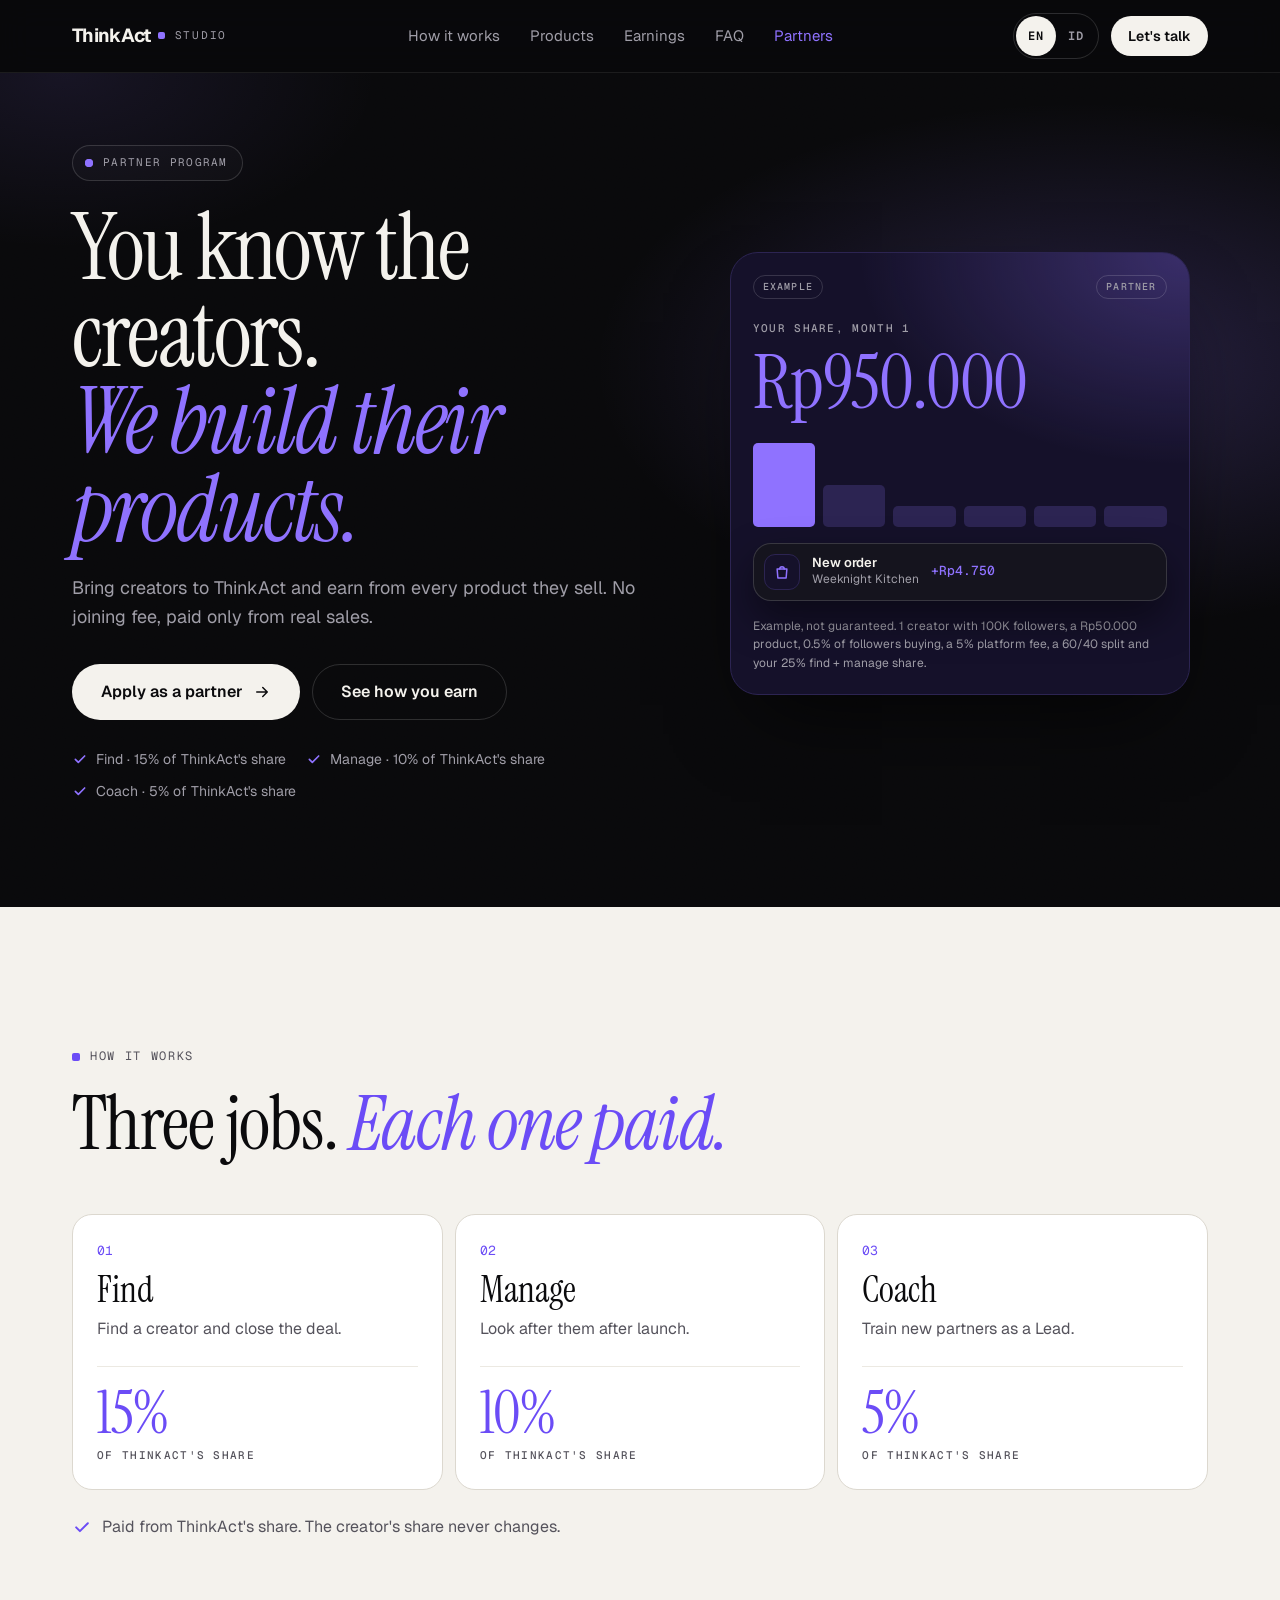
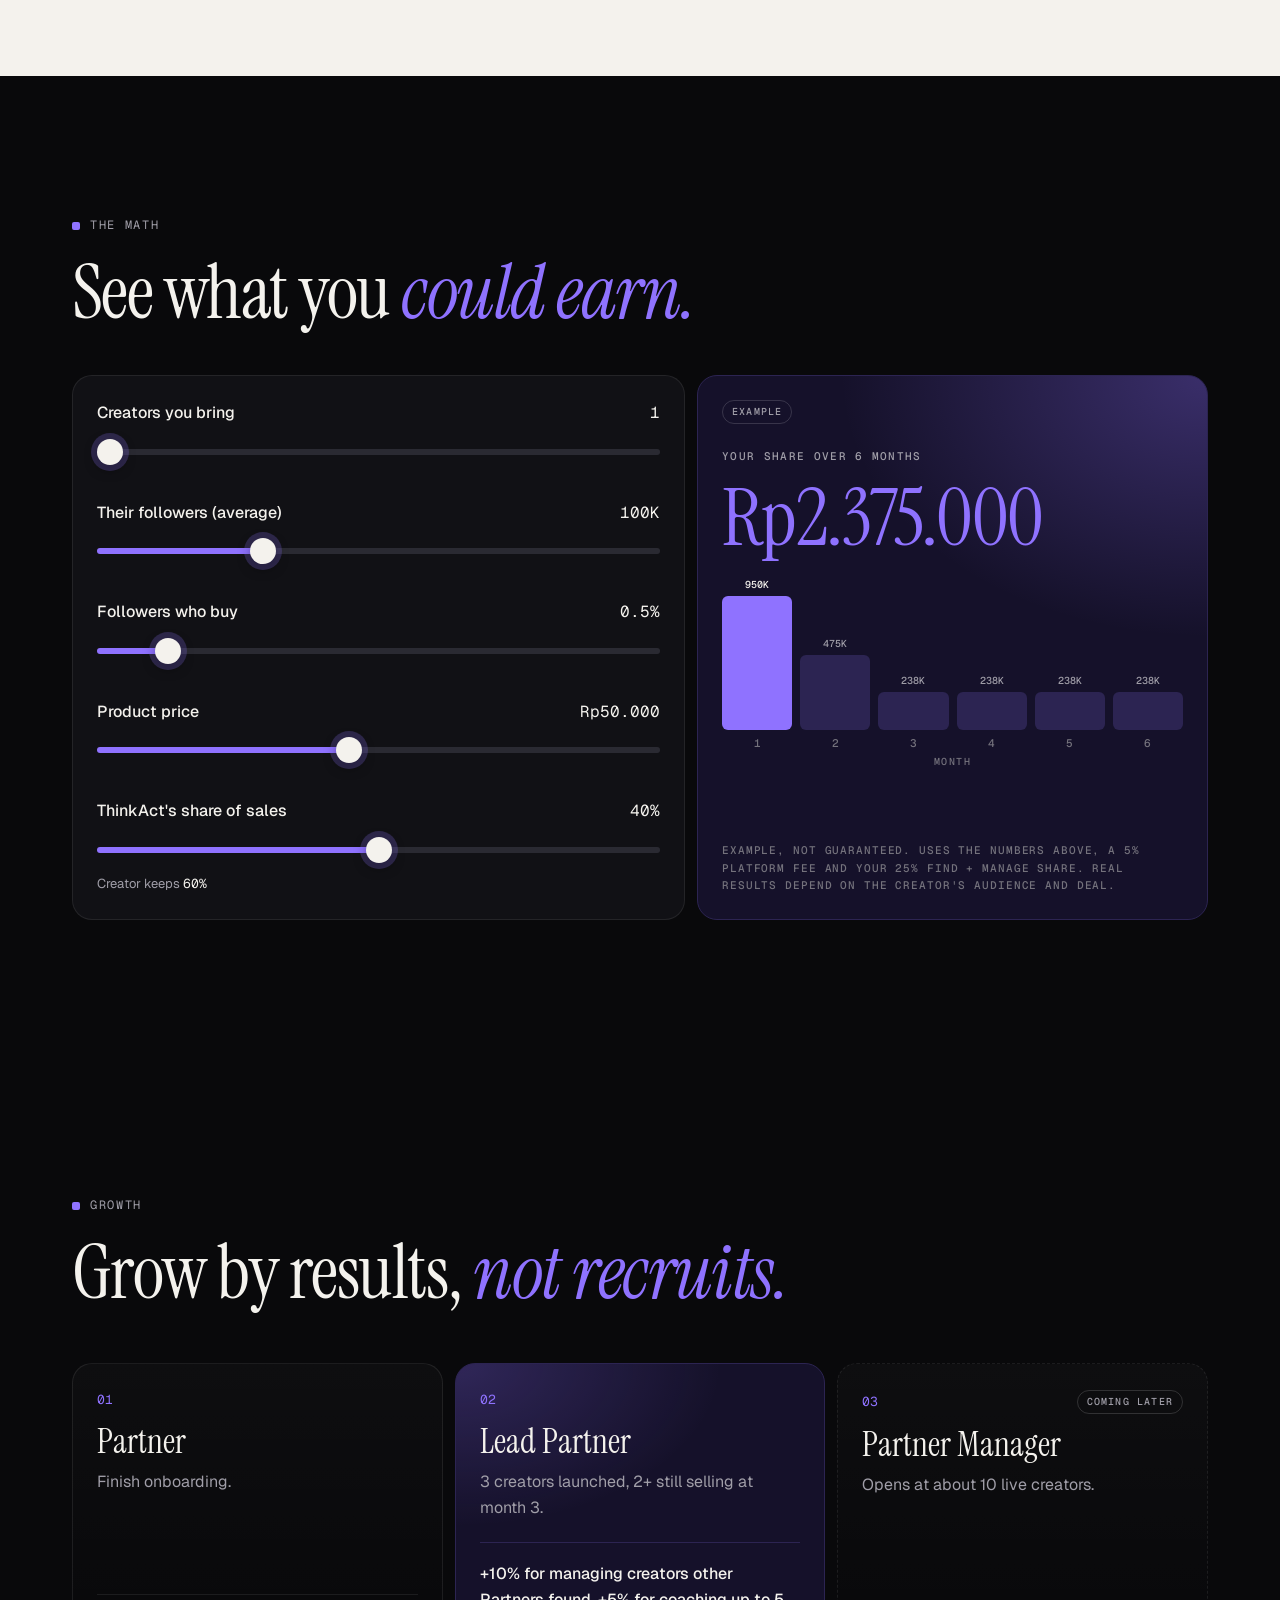
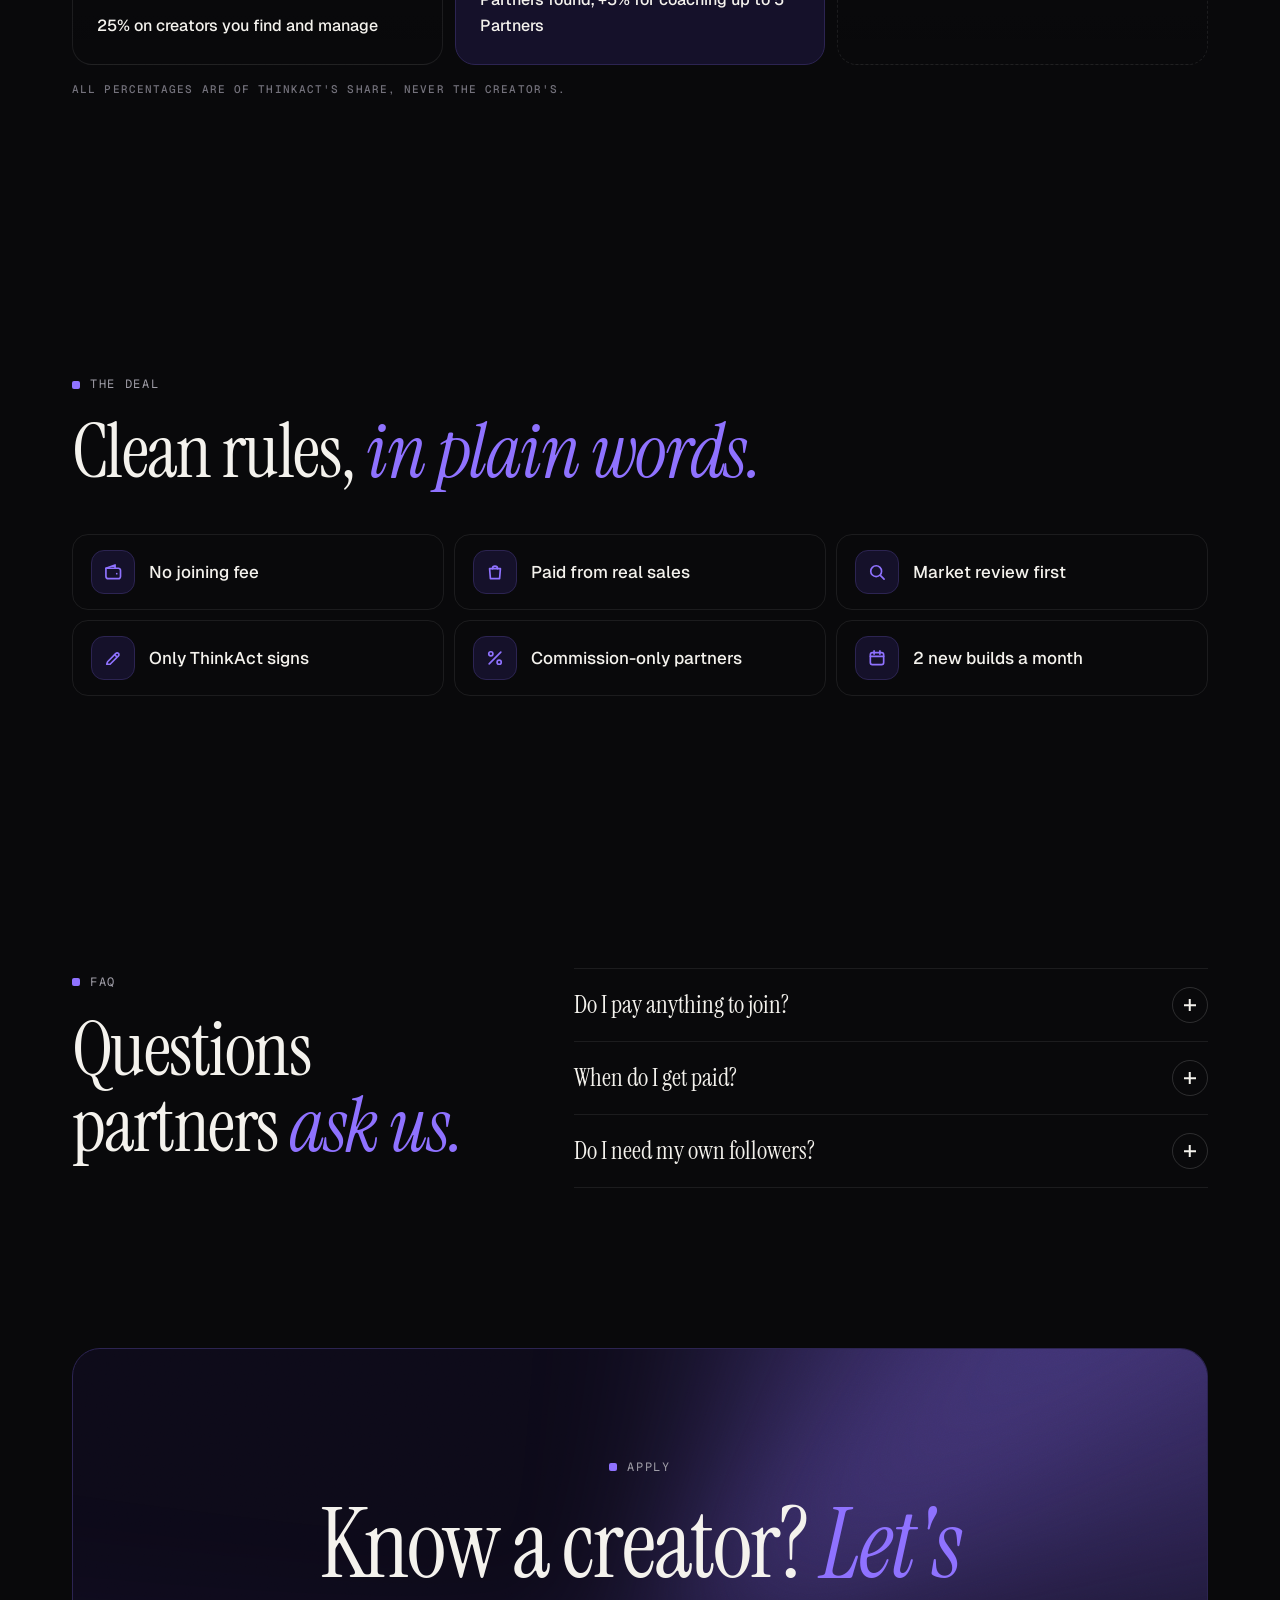
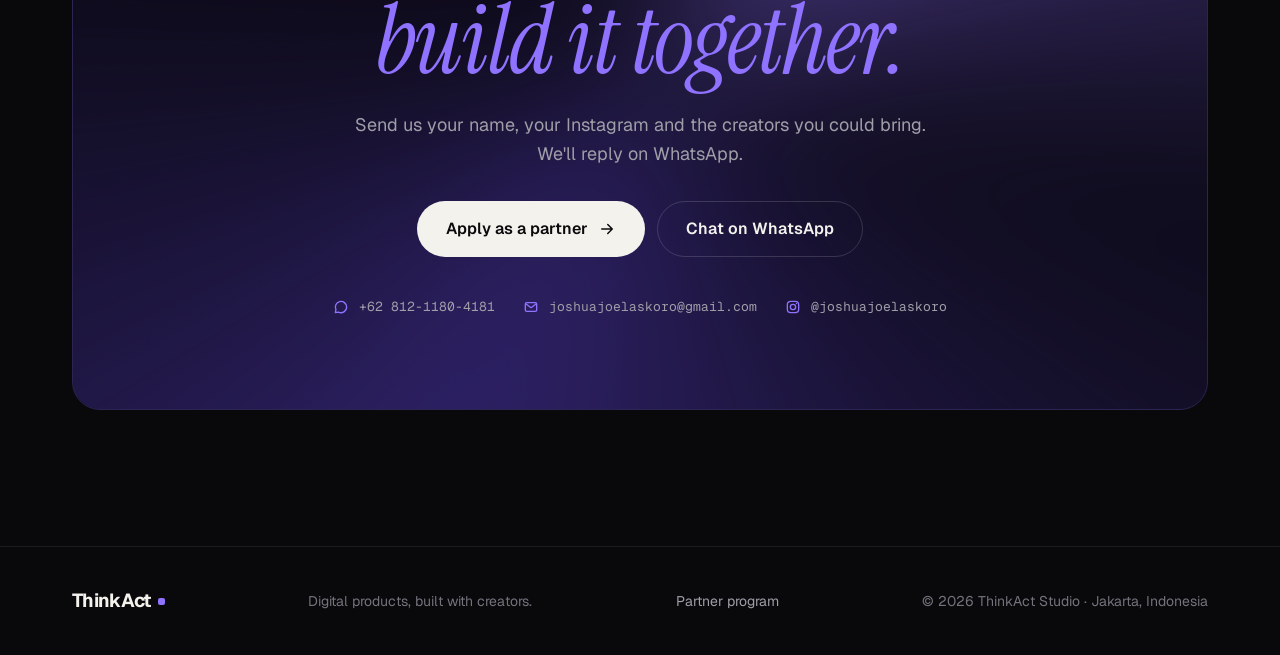
==== commit 483c62fa: "Partner estimator: buy rate and ThinkAct share sliders, round prices Partners can now set the share " ====
--- a/partner/index.html
+++ b/partner/index.html
@@ -101,16 +101,16 @@
           <span class="tag" data-i18n="partner.cardRole">Partner</span>
         </div>
         <span class="ec-label" data-i18n="partner.cardLabel">Your share, month 1</span>
-        <span class="ec-amount">Rp931.000</span>
+        <span class="ec-amount">Rp950.000</span>
         <div class="ec-bars" aria-hidden="true">
           <i style="--h:100%"></i><i style="--h:50%"></i><i style="--h:25%"></i><i style="--h:25%"></i><i style="--h:25%"></i><i style="--h:25%"></i>
         </div>
         <div class="toast toast-inline" aria-hidden="true">
           <span class="toast-icon"><svg class="ic"><use href="#i-bag"/></svg></span>
           <span class="toast-text"><b data-i18n="toast.order">New order</b><span class="toast-item" data-i18n="product.kitchen">Weeknight Kitchen</span></span>
-          <span class="toast-amt">+Rp4.655</span>
-        </div>
-        <p class="ec-note" data-i18n="partner.cardNote">Example, not guaranteed. 1 creator with 100K followers, a Rp49.000 product, 0.5% of followers buying, a 5% platform fee, a 60/40 split and your 25% find + manage share.</p>
+          <span class="toast-amt">+Rp4.750</span>
+        </div>
+        <p class="ec-note" data-i18n="partner.cardNote">Example, not guaranteed. 1 creator with 100K followers, a Rp50.000 product, 0.5% of followers buying, a 5% platform fee, a 60/40 split and your 25% find + manage share.</p>
       </div>
     </div>
   </div>
@@ -166,8 +166,17 @@
           <input class="range" id="p-followers" type="range" min="20000" max="300000" step="10000" value="100000">
         </div>
         <div class="field">
-          <div class="field-top"><label for="p-price" data-i18n="earn.price">Product price</label><output data-pout="price">Rp49.000</output></div>
-          <input class="range" id="p-price" type="range" min="29000" max="99000" step="5000" value="49000">
+          <div class="field-top"><label for="p-conv" data-i18n="earn.conv">Followers who buy</label><output data-pout="conv">0.5%</output></div>
+          <input class="range" id="p-conv" type="range" min="2" max="30" step="1" value="5">
+        </div>
+        <div class="field">
+          <div class="field-top"><label for="p-price" data-i18n="earn.price">Product price</label><output data-pout="price">Rp50.000</output></div>
+          <input class="range" id="p-price" type="range" min="10000" max="100000" step="5000" value="50000">
+        </div>
+        <div class="field">
+          <div class="field-top"><label for="p-split" data-i18n="partner.taShare">ThinkAct's share of sales</label><output data-pout="split">40%</output></div>
+          <input class="range" id="p-split" type="range" min="30" max="50" step="5" value="40">
+          <p class="field-hint"><span data-i18n="partner.creatorKeeps">Creator keeps</span> <span data-pout="creatorPct">60%</span></p>
         </div>
       </div>
 
@@ -177,21 +186,21 @@
         </div>
         <div class="res-main">
           <span data-i18n="partner.total">Your share over 6 months</span>
-          <b data-pout="total">Rp2.327.500</b>
+          <b data-pout="total">Rp2.375.000</b>
         </div>
         <div aria-hidden="true">
           <div class="mbars">
-            <div class="mbar"><span class="mbar-val">931K</span><span class="mbar-fill" style="height:100%"></span></div>
-            <div class="mbar"><span class="mbar-val">466K</span><span class="mbar-fill" style="height:50%"></span></div>
-            <div class="mbar"><span class="mbar-val">233K</span><span class="mbar-fill" style="height:25%"></span></div>
-            <div class="mbar"><span class="mbar-val">233K</span><span class="mbar-fill" style="height:25%"></span></div>
-            <div class="mbar"><span class="mbar-val">233K</span><span class="mbar-fill" style="height:25%"></span></div>
-            <div class="mbar"><span class="mbar-val">233K</span><span class="mbar-fill" style="height:25%"></span></div>
+            <div class="mbar"><span class="mbar-val">950K</span><span class="mbar-fill" style="height:100%"></span></div>
+            <div class="mbar"><span class="mbar-val">475K</span><span class="mbar-fill" style="height:50%"></span></div>
+            <div class="mbar"><span class="mbar-val">238K</span><span class="mbar-fill" style="height:25%"></span></div>
+            <div class="mbar"><span class="mbar-val">238K</span><span class="mbar-fill" style="height:25%"></span></div>
+            <div class="mbar"><span class="mbar-val">238K</span><span class="mbar-fill" style="height:25%"></span></div>
+            <div class="mbar"><span class="mbar-val">238K</span><span class="mbar-fill" style="height:25%"></span></div>
           </div>
           <div class="mbar-x"><span>1</span><span>2</span><span>3</span><span>4</span><span>5</span><span>6</span></div>
           <span class="mbar-caption" data-i18n="partner.month">Month</span>
         </div>
-        <p class="calc-note" data-i18n="partner.calcNote">Example, not guaranteed. Assumes 0.5% of followers buy, a 5% platform fee, a 60/40 split, and your 25% find + manage share. Depends on the creator's deal.</p>
+        <p class="calc-note" data-i18n="partner.calcNote">Example, not guaranteed. Uses the numbers above, a 5% platform fee and your 25% find + manage share. Real results depend on the creator's audience and deal.</p>
       </div>
     </div>
   </div>
--- a/styles.css
+++ b/styles.css
@@ -351,6 +351,8 @@
 details[open] .plus::after{transform:translate(-50%,-50%) rotate(0deg)}
 .faq-list details p{padding:0 52px 24px 0;font-size:16px;color:var(--muted)}
 details[open] p{animation:fade-down .4s var(--ease)}
+.faq-link{display:inline-block;padding:10px 0;color:var(--violet);text-decoration:underline;text-underline-offset:3px;white-space:nowrap}
+.faq-link:hover{color:var(--text)}
 @keyframes fade-down{from{opacity:0;transform:translateY(-6px)}to{opacity:1;transform:none}}
 
 /* Final call to action */
@@ -382,13 +384,6 @@
 .footer-link{display:inline-flex;align-items:center;min-height:44px;color:var(--muted);transition:color .2s}
 .footer-link:hover{color:var(--text)}
 
-/* Homepage strip between FAQ and Contact */
-.partner-strip{padding:0 0 40px}
-.strip{display:flex;flex-wrap:wrap;align-items:center;justify-content:space-between;gap:8px 24px;padding:18px 22px;border:1px solid var(--violet-line);border-radius:var(--radius);background:linear-gradient(90deg,rgba(143,114,255,.10),rgba(143,114,255,0) 70%)}
-.strip p{font-size:16px;line-height:1.5;color:var(--muted);max-width:640px}
-.strip-link{display:inline-flex;align-items:center;gap:8px;min-height:44px;font-weight:600;color:var(--violet);white-space:nowrap}
-.strip-link .ic{width:18px;height:18px;transition:transform .25s var(--ease)}
-.strip-link:hover .ic{transform:translateX(3px)}
 
 /* Hero example card */
 .earn-card{position:relative;max-width:460px;margin:0 auto;padding:22px;overflow:hidden;border:1px solid var(--violet-line);border-radius:28px;background:radial-gradient(120% 80% at 100% 0%,rgba(143,114,255,.30),transparent 60%),var(--violet-soft);box-shadow:0 40px 80px -30px rgba(0,0,0,.7)}
@@ -425,6 +420,8 @@
 .mbar:first-child .mbar-val{color:var(--text)}
 .mbar-x{display:flex;gap:8px;margin-top:8px}
 .mbar-x span{flex:1;text-align:center;font:500 11px/1 var(--mono);color:var(--muted-2)}
+.field-hint{margin-top:2px;font-size:13px;color:var(--muted)}
+.field-hint span:last-child{font-family:var(--mono);color:var(--text)}
 .mbar-caption{display:block;margin-top:8px;text-align:center;font:500 10px/1 var(--mono);letter-spacing:.14em;text-transform:uppercase;color:var(--muted-2)}
 
 /* Growth tiers */
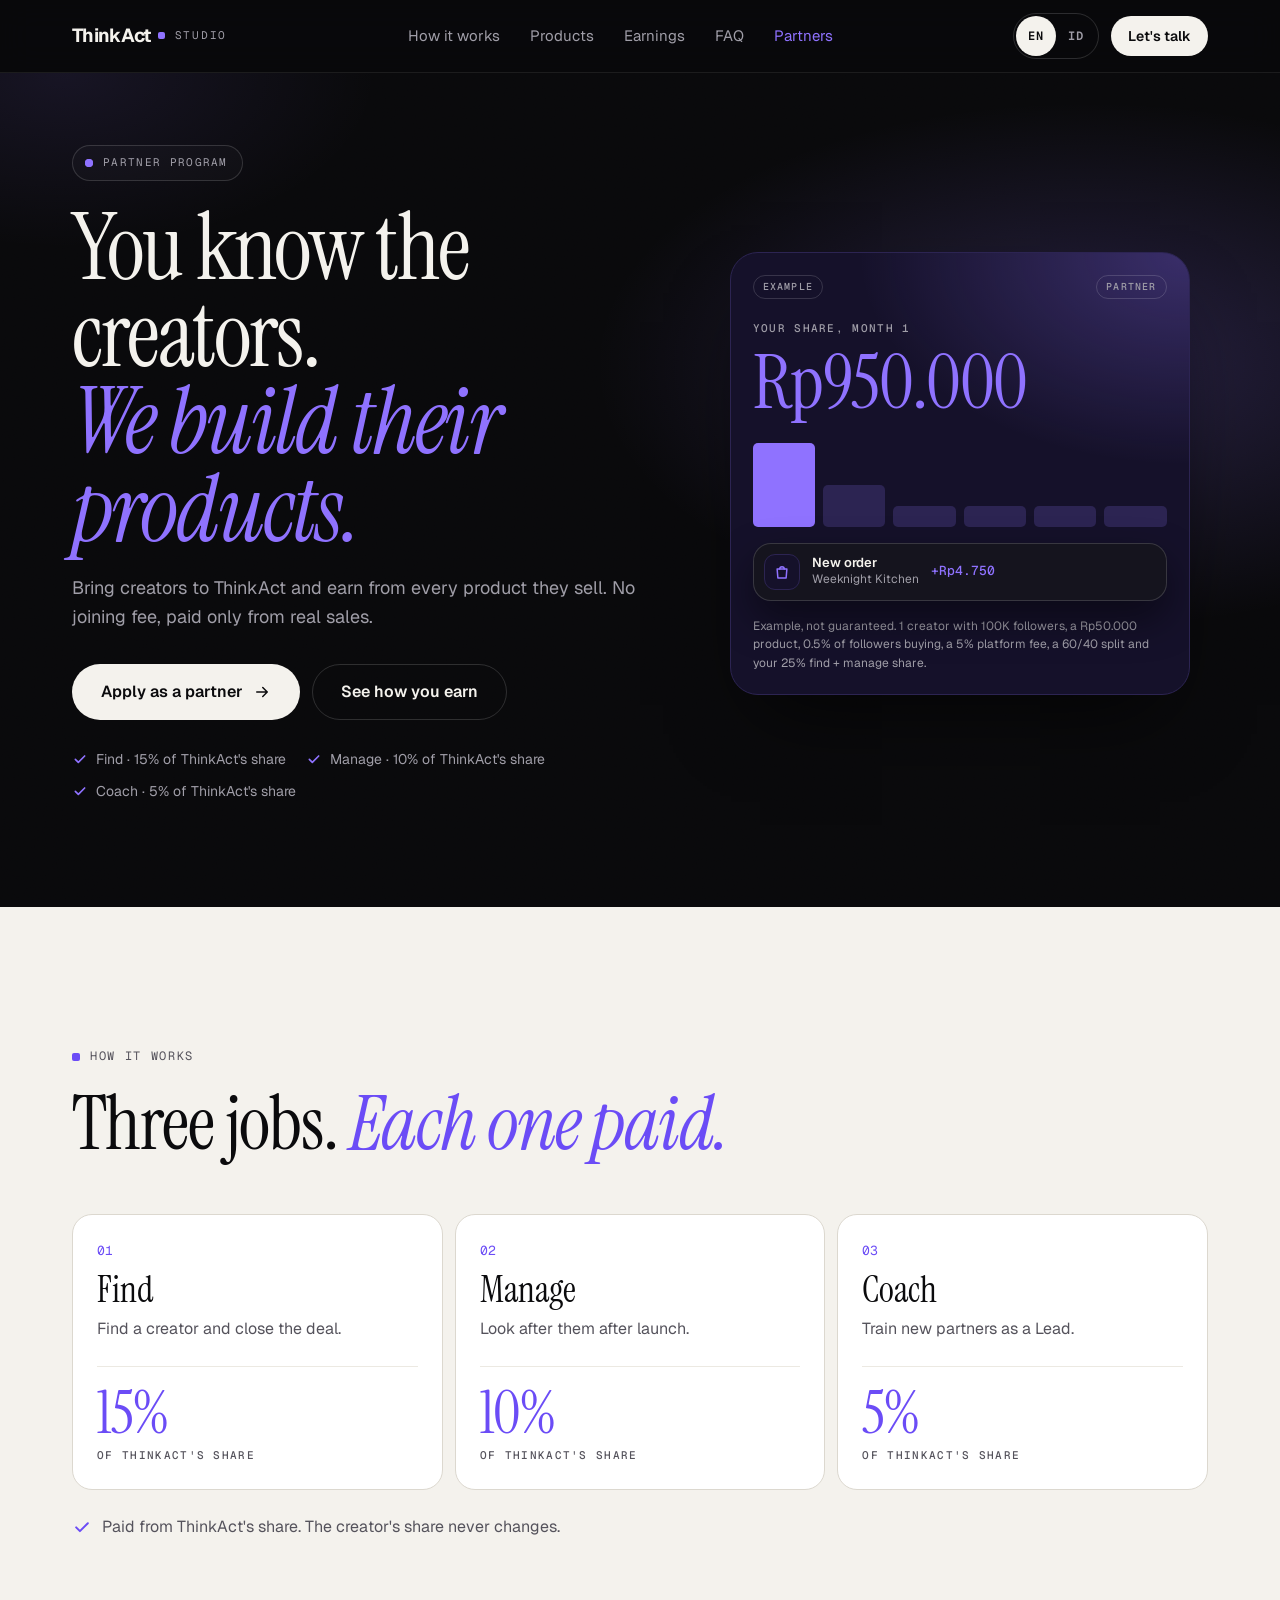
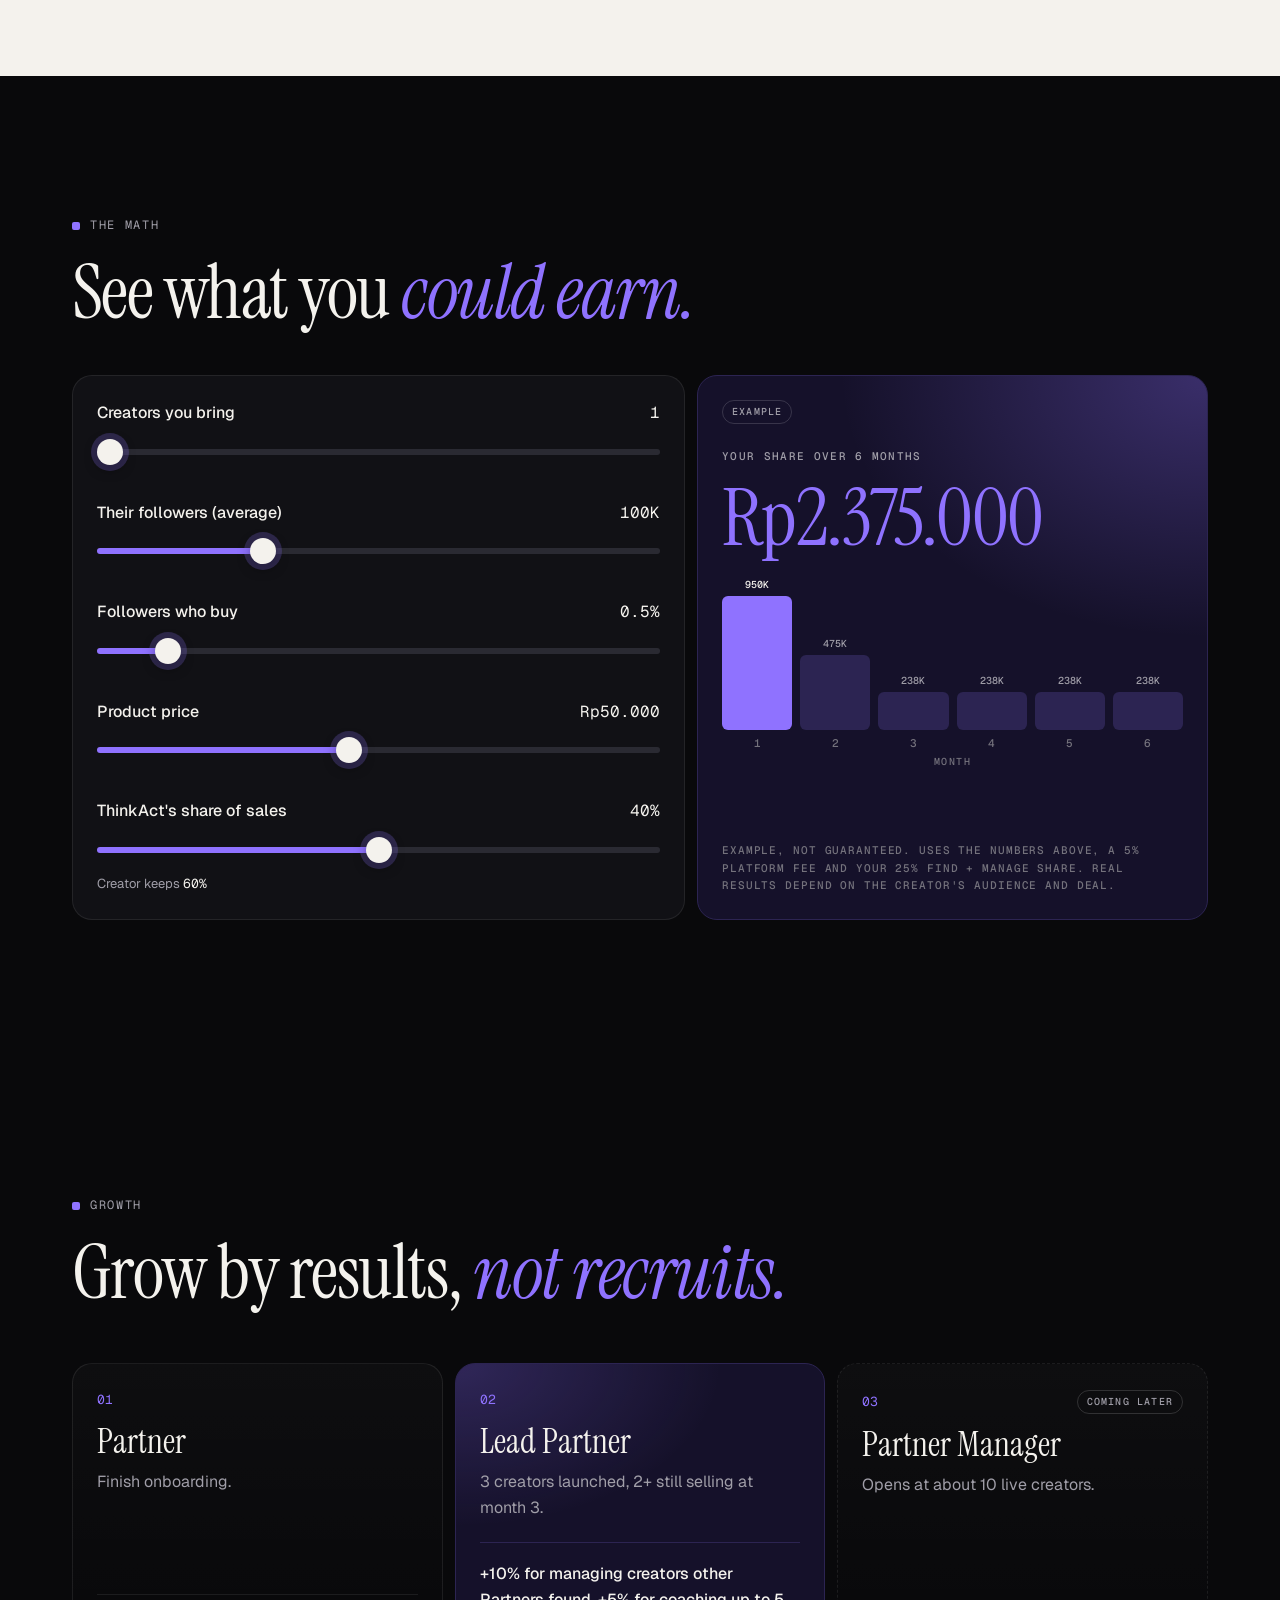
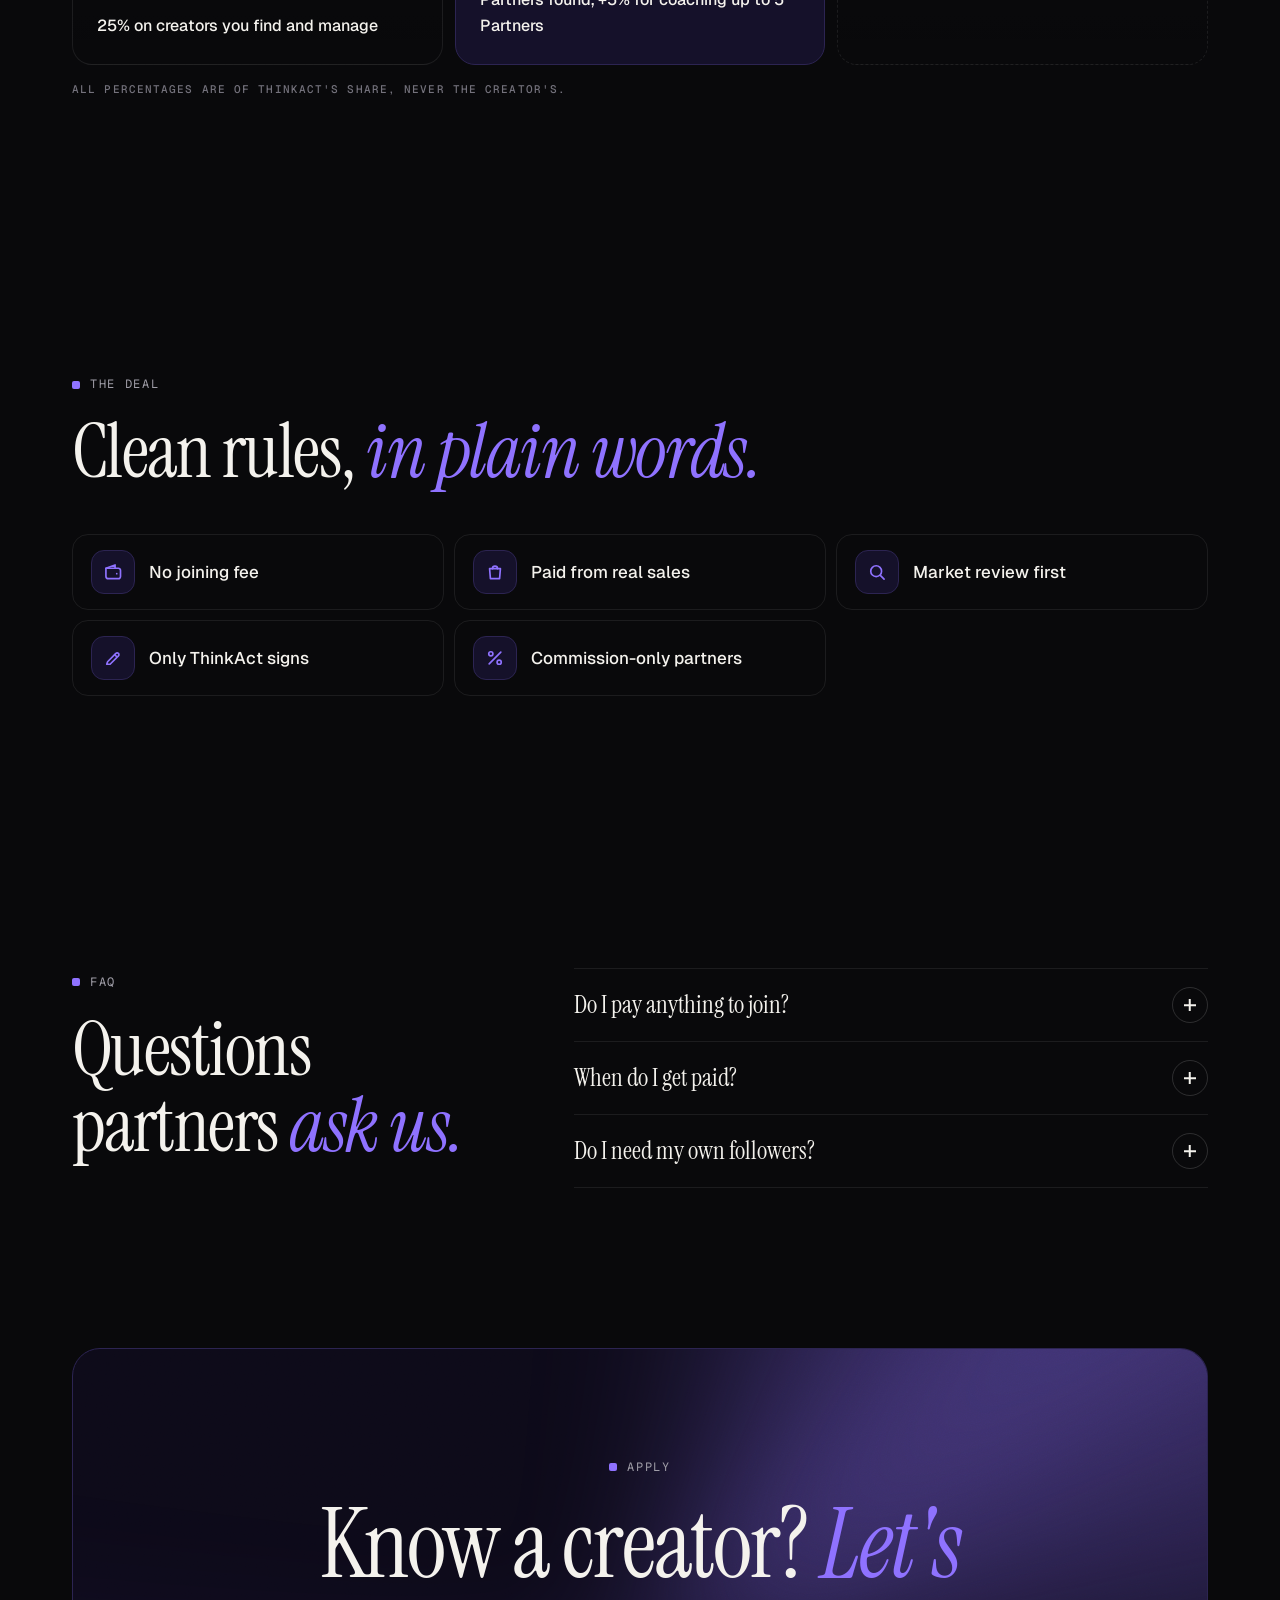
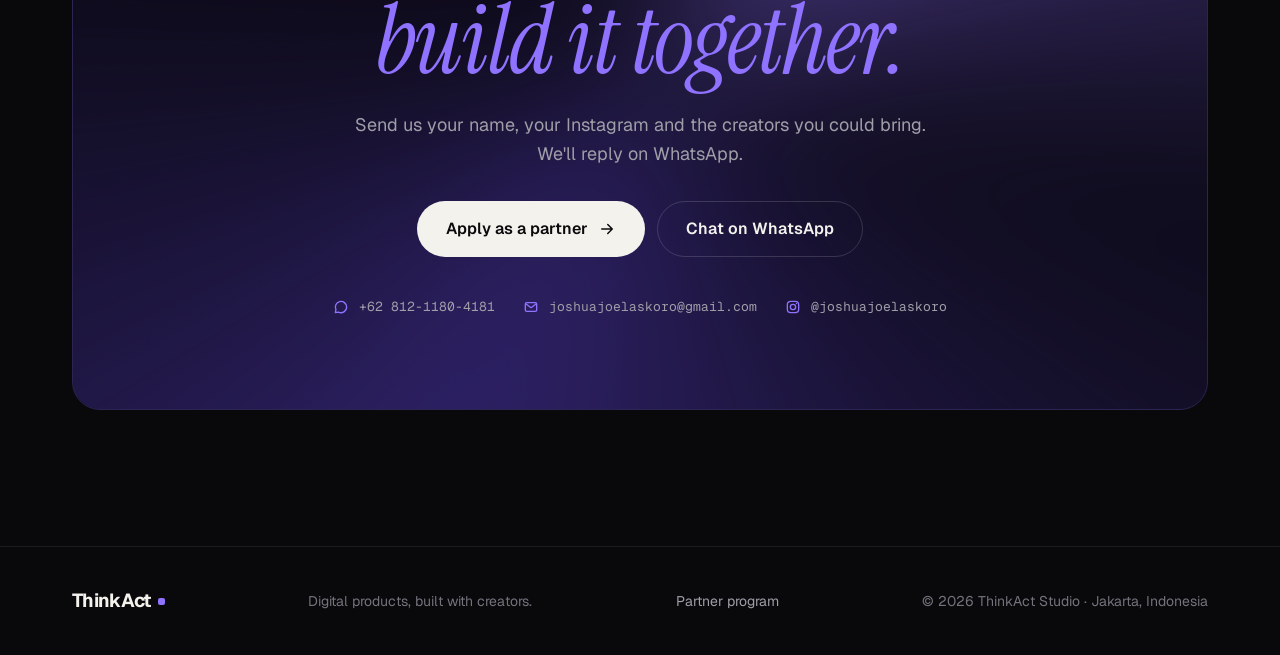
==== commit b35118c3: "Add Our creators carousel; drop the 2-builds-a-month rule Homepage gets a swipeable "Our creators" s" ====
--- a/partner/index.html
+++ b/partner/index.html
@@ -36,7 +36,6 @@
   <symbol id="i-percent" viewBox="0 0 24 24"><path d="M19 5L5 19"/><circle cx="7" cy="7" r="2.5"/><circle cx="17" cy="17" r="2.5"/></symbol>
   <symbol id="i-search" viewBox="0 0 24 24"><circle cx="11" cy="11" r="6.5"/><path d="M16 16l4.5 4.5"/></symbol>
   <symbol id="i-pen" viewBox="0 0 24 24"><path d="M4.5 19.5h4l10-10a2.1 2.1 0 0 0-3-3l-10 10z"/><path d="M14 8l2.5 2.5"/></symbol>
-  <symbol id="i-calendar" viewBox="0 0 24 24"><rect x="4" y="5.5" width="16" height="14.5" rx="2.5"/><path d="M4 10h16M8.5 3.5v4M15.5 3.5v4"/></symbol>
   <symbol id="i-mail" viewBox="0 0 24 24"><rect x="3.5" y="5.5" width="17" height="13" rx="2"/><path d="M4 7l8 6 8-6"/></symbol>
   <symbol id="i-insta" viewBox="0 0 24 24"><rect x="3.5" y="3.5" width="17" height="17" rx="5"/><circle cx="12" cy="12" r="4"/><path d="M17.3 6.7h.01"/></symbol>
 </svg>
@@ -249,7 +248,6 @@
       <li class="rule reveal" style="--delay:120ms"><span class="term-icon"><svg class="ic"><use href="#i-search"/></svg></span><span data-i18n="partner.r3">Market review first</span></li>
       <li class="rule reveal"><span class="term-icon"><svg class="ic"><use href="#i-pen"/></svg></span><span data-i18n="partner.r4">Only ThinkAct signs</span></li>
       <li class="rule reveal" style="--delay:60ms"><span class="term-icon"><svg class="ic"><use href="#i-percent"/></svg></span><span data-i18n="partner.r5">Commission-only partners</span></li>
-      <li class="rule reveal" style="--delay:120ms"><span class="term-icon"><svg class="ic"><use href="#i-calendar"/></svg></span><span data-i18n="partner.r6">2 new builds a month</span></li>
     </ul>
   </div>
 </section>
--- a/styles.css
+++ b/styles.css
@@ -379,6 +379,39 @@
 .footer-row{display:flex;flex-wrap:wrap;align-items:center;justify-content:space-between;gap:12px 28px}
 .footer .logo-word{color:var(--text)}
 
+/* ---------- Our creators: swipeable quote cards ---------- */
+.creators-head{display:flex;justify-content:space-between;align-items:flex-end;gap:16px}
+.car-nav{display:none;gap:10px;flex-shrink:0}
+@media (min-width:720px){ .car-nav{display:flex} }
+.car-btn{display:grid;place-items:center;width:52px;height:52px;padding:0;border:1px solid var(--line-2);border-radius:50%;background:transparent;color:var(--text);cursor:pointer;transition:border-color .25s,background .25s,opacity .25s}
+.car-btn:hover{border-color:rgba(255,255,255,.35);background:rgba(255,255,255,.04)}
+.car-btn:disabled{opacity:.3;cursor:default;background:transparent}
+.ic-back{transform:rotate(180deg)}
+.car{display:grid;grid-auto-flow:column;grid-auto-columns:82%;gap:14px;margin:44px calc(var(--pad) * -1) 0;padding:4px var(--pad) 12px;overflow-x:auto;scroll-snap-type:x mandatory;scroll-padding-inline:var(--pad);scrollbar-width:none;overscroll-behavior-x:contain}
+.car::-webkit-scrollbar{display:none}
+@media (min-width:720px){ .car{grid-auto-columns:44%} }
+@media (min-width:1024px){ .car{grid-auto-columns:31%;gap:18px;margin-top:56px} }
+.creator{display:flex;flex-direction:column;margin:0;overflow:hidden;border:1px solid var(--line);border-radius:var(--radius);background:var(--ink-2);scroll-snap-align:start}
+.creator-photo{position:relative;aspect-ratio:1/1;background:#18181D}
+.creator-photo img{width:100%;height:100%;object-fit:cover}
+.creator-photo img.creator-logo{object-fit:contain;background:#fff}
+@media (min-width:1024px){ .creator-photo{aspect-ratio:4/3} }
+.creator-quote{flex:1;margin:0;padding:22px 22px 0}
+.creator-quote::before{content:"\201C";display:block;height:26px;font-family:var(--serif);font-size:64px;line-height:1;color:var(--violet)}
+.creator-quote p{font-family:var(--serif);font-style:italic;font-size:26px;line-height:1.15;letter-spacing:-.005em;text-wrap:balance}
+.creator figcaption{display:flex;flex-direction:column;gap:6px;margin:22px 22px 22px;padding-top:16px;border-top:1px solid var(--line)}
+.creator-name{font-family:var(--serif);font-size:24px;line-height:1.05}
+.creator-stat{font-family:var(--mono);font-size:12px;letter-spacing:.1em;text-transform:uppercase;color:var(--muted)}
+.creator-stat b{margin-right:4px;font-size:16px;font-weight:500;letter-spacing:0;text-transform:none;color:var(--text)}
+.creator-invite{justify-content:flex-end;gap:16px;padding:26px 24px;border-color:var(--violet-line);background:radial-gradient(120% 70% at 100% 0%,rgba(143,114,255,.30),transparent 60%),var(--violet-soft)}
+.creator-invite h3{font-family:var(--serif);font-weight:400;font-size:clamp(38px,10vw,52px);line-height:1}
+.creator-invite h3 em{color:var(--violet)}
+.creator-invite p{font-size:16px;color:var(--muted)}
+.creator-invite .btn{align-self:stretch;margin-top:8px}
+.car-dots{display:flex;justify-content:center;gap:6px;margin-top:20px}
+.car-dots i{width:6px;height:6px;border-radius:3px;background:var(--violet-line);transition:width .3s var(--ease),background .3s}
+.car-dots i.on{width:20px;background:var(--violet)}
+
 /* ---------- Partner program ---------- */
 .nav-links a[aria-current="page"],.menu a[aria-current="page"]{color:var(--violet)}
 .footer-link{display:inline-flex;align-items:center;min-height:44px;color:var(--muted);transition:color .2s}
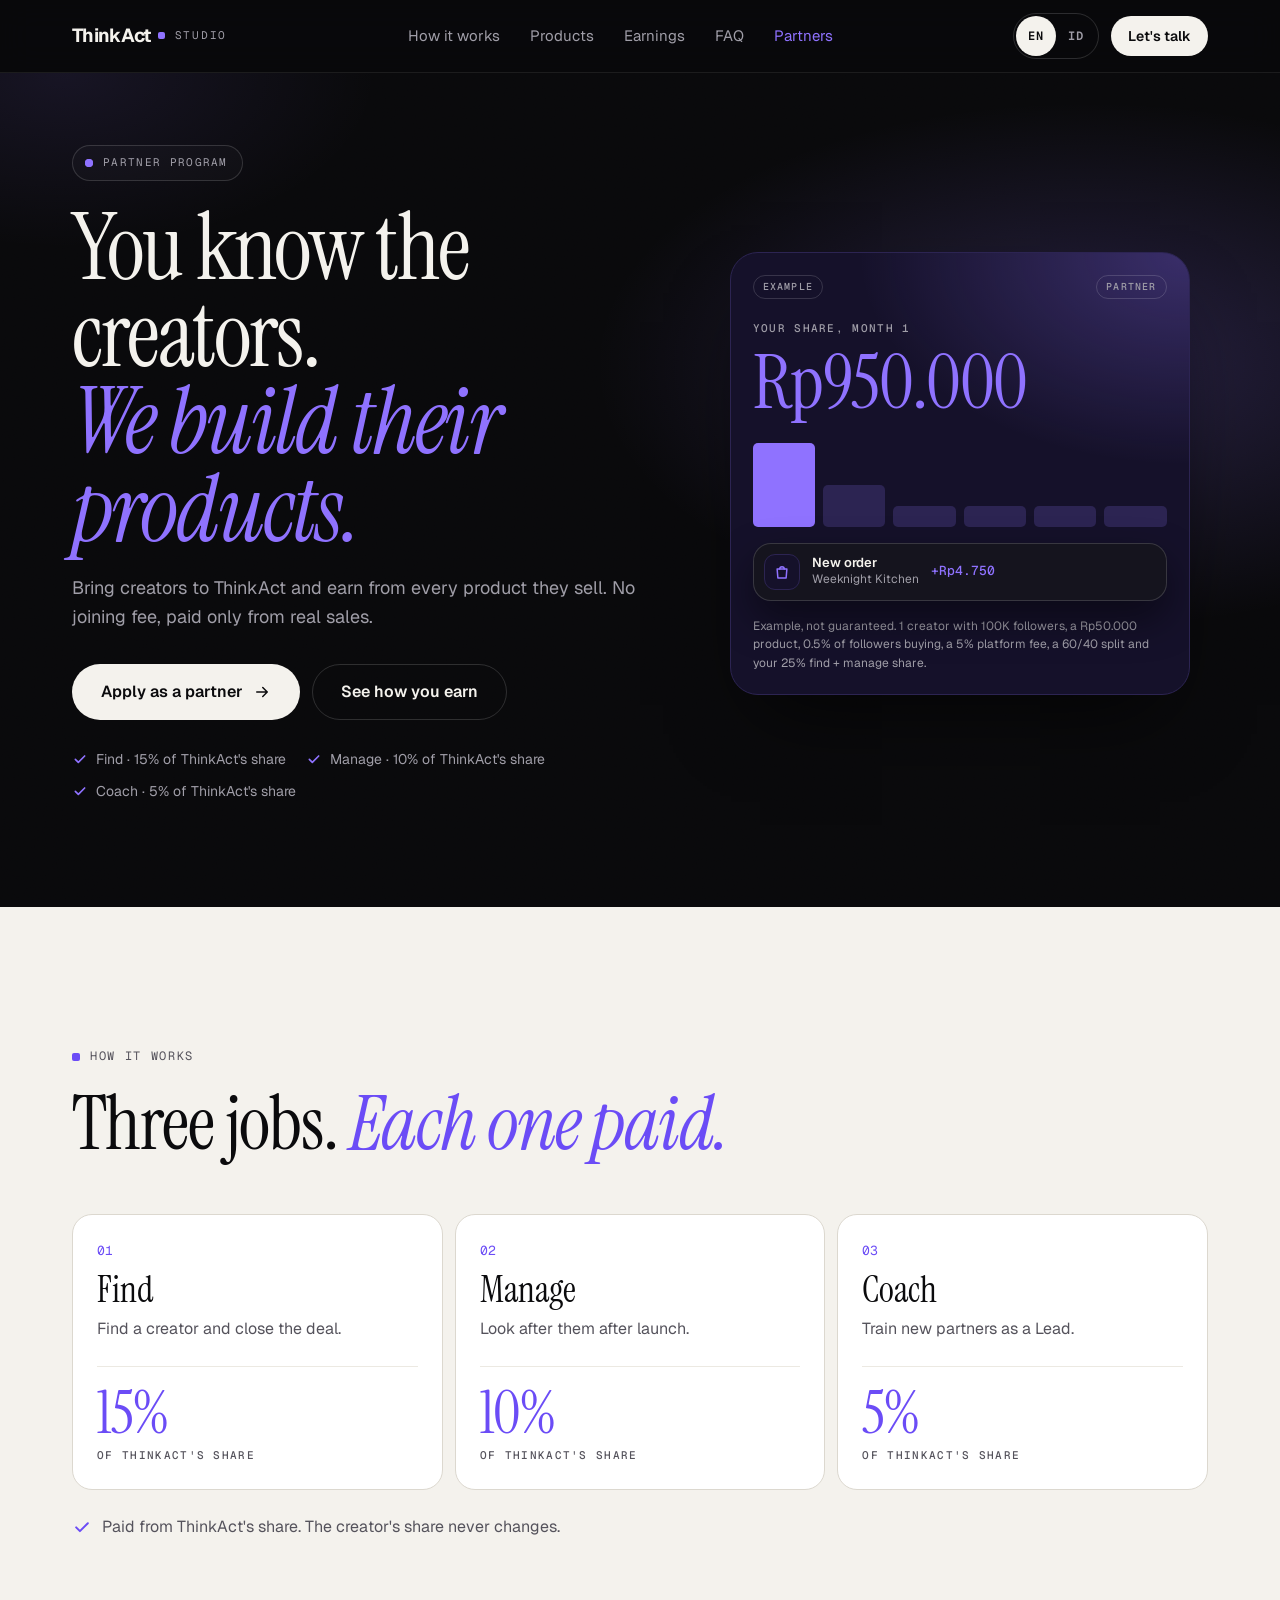
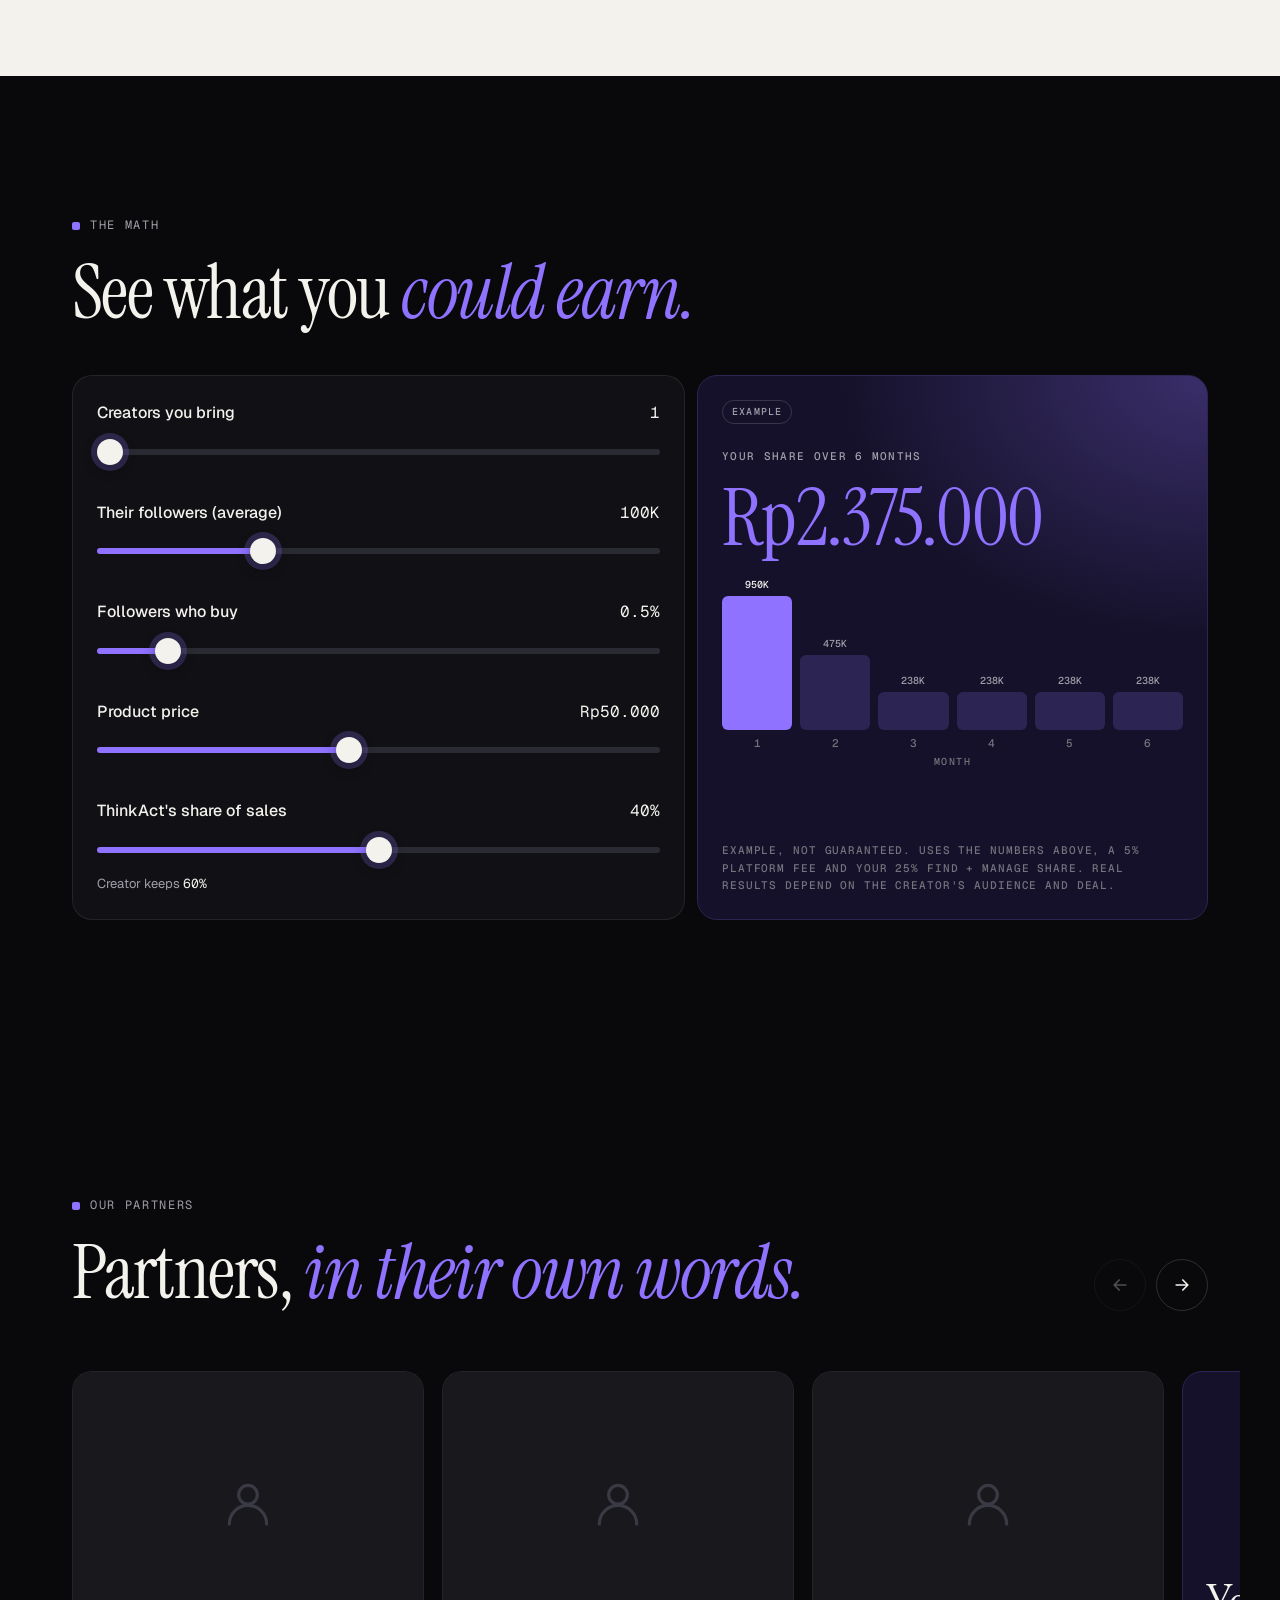
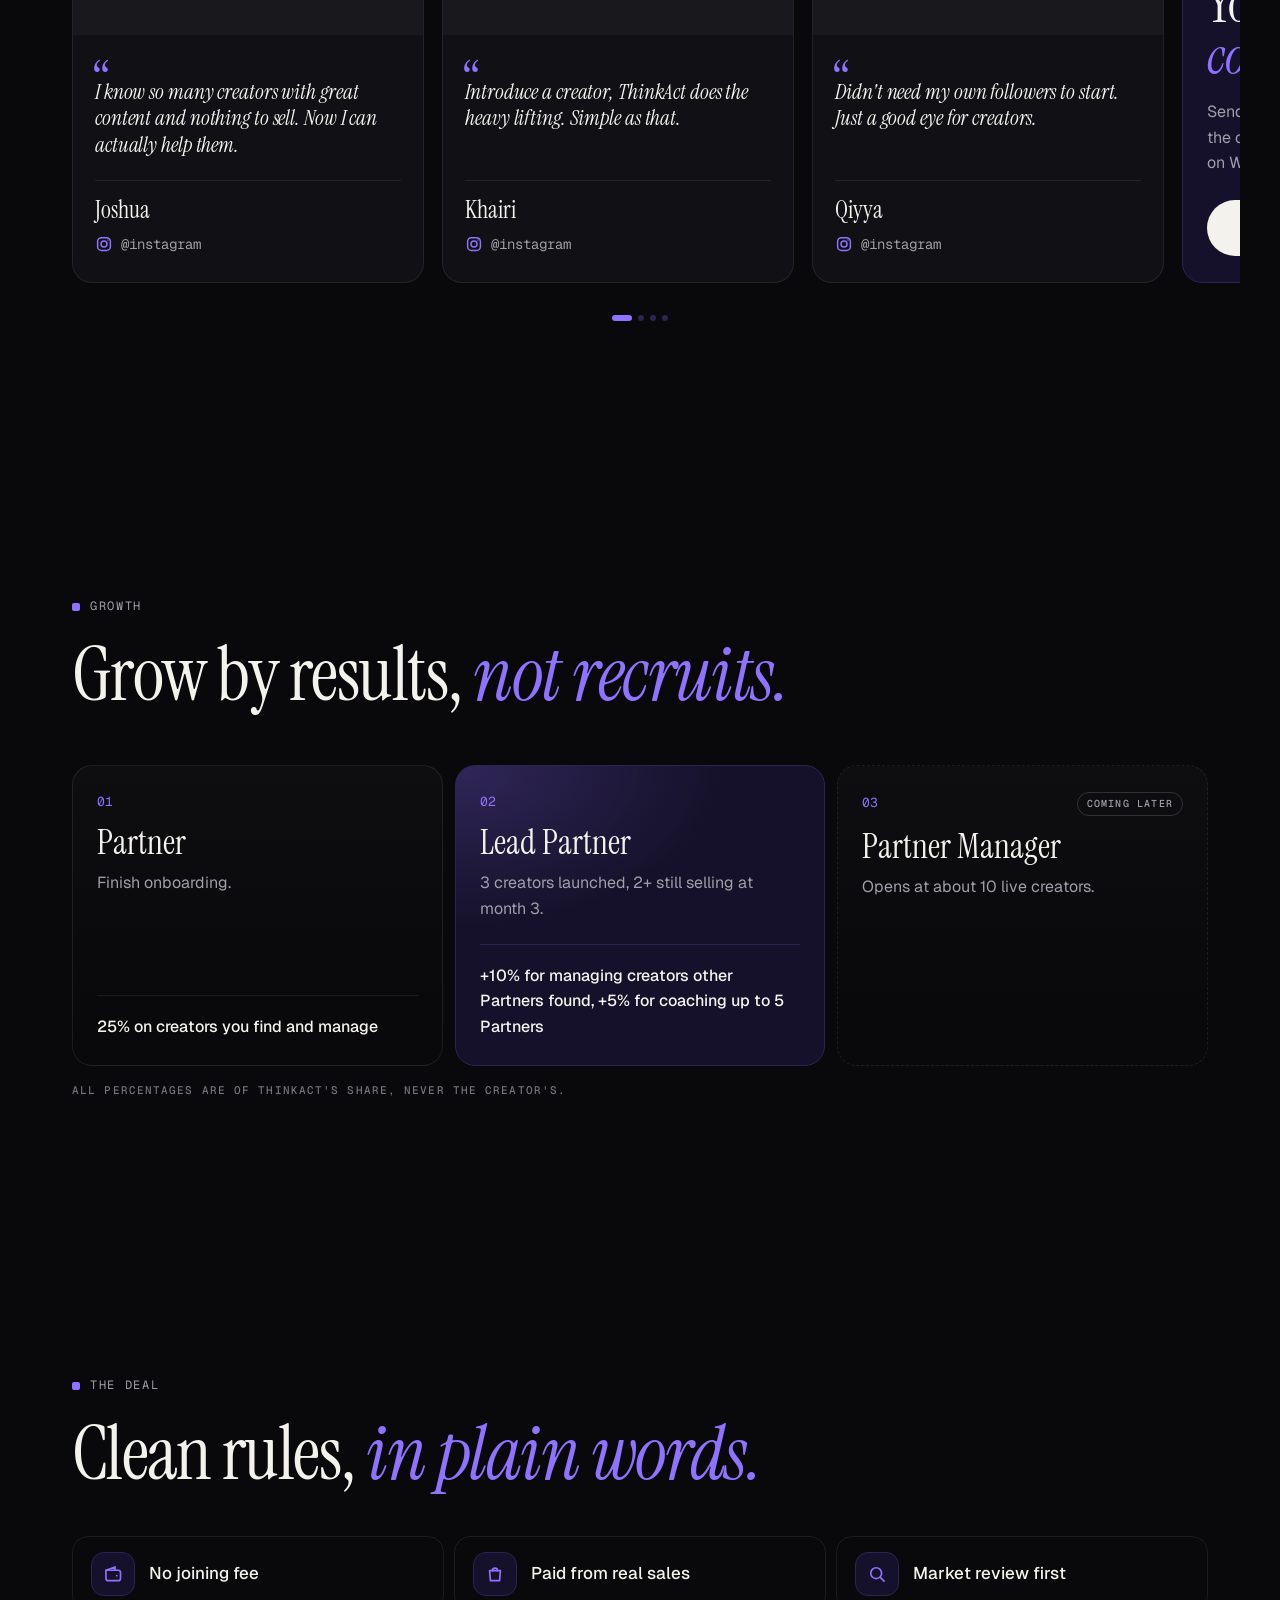
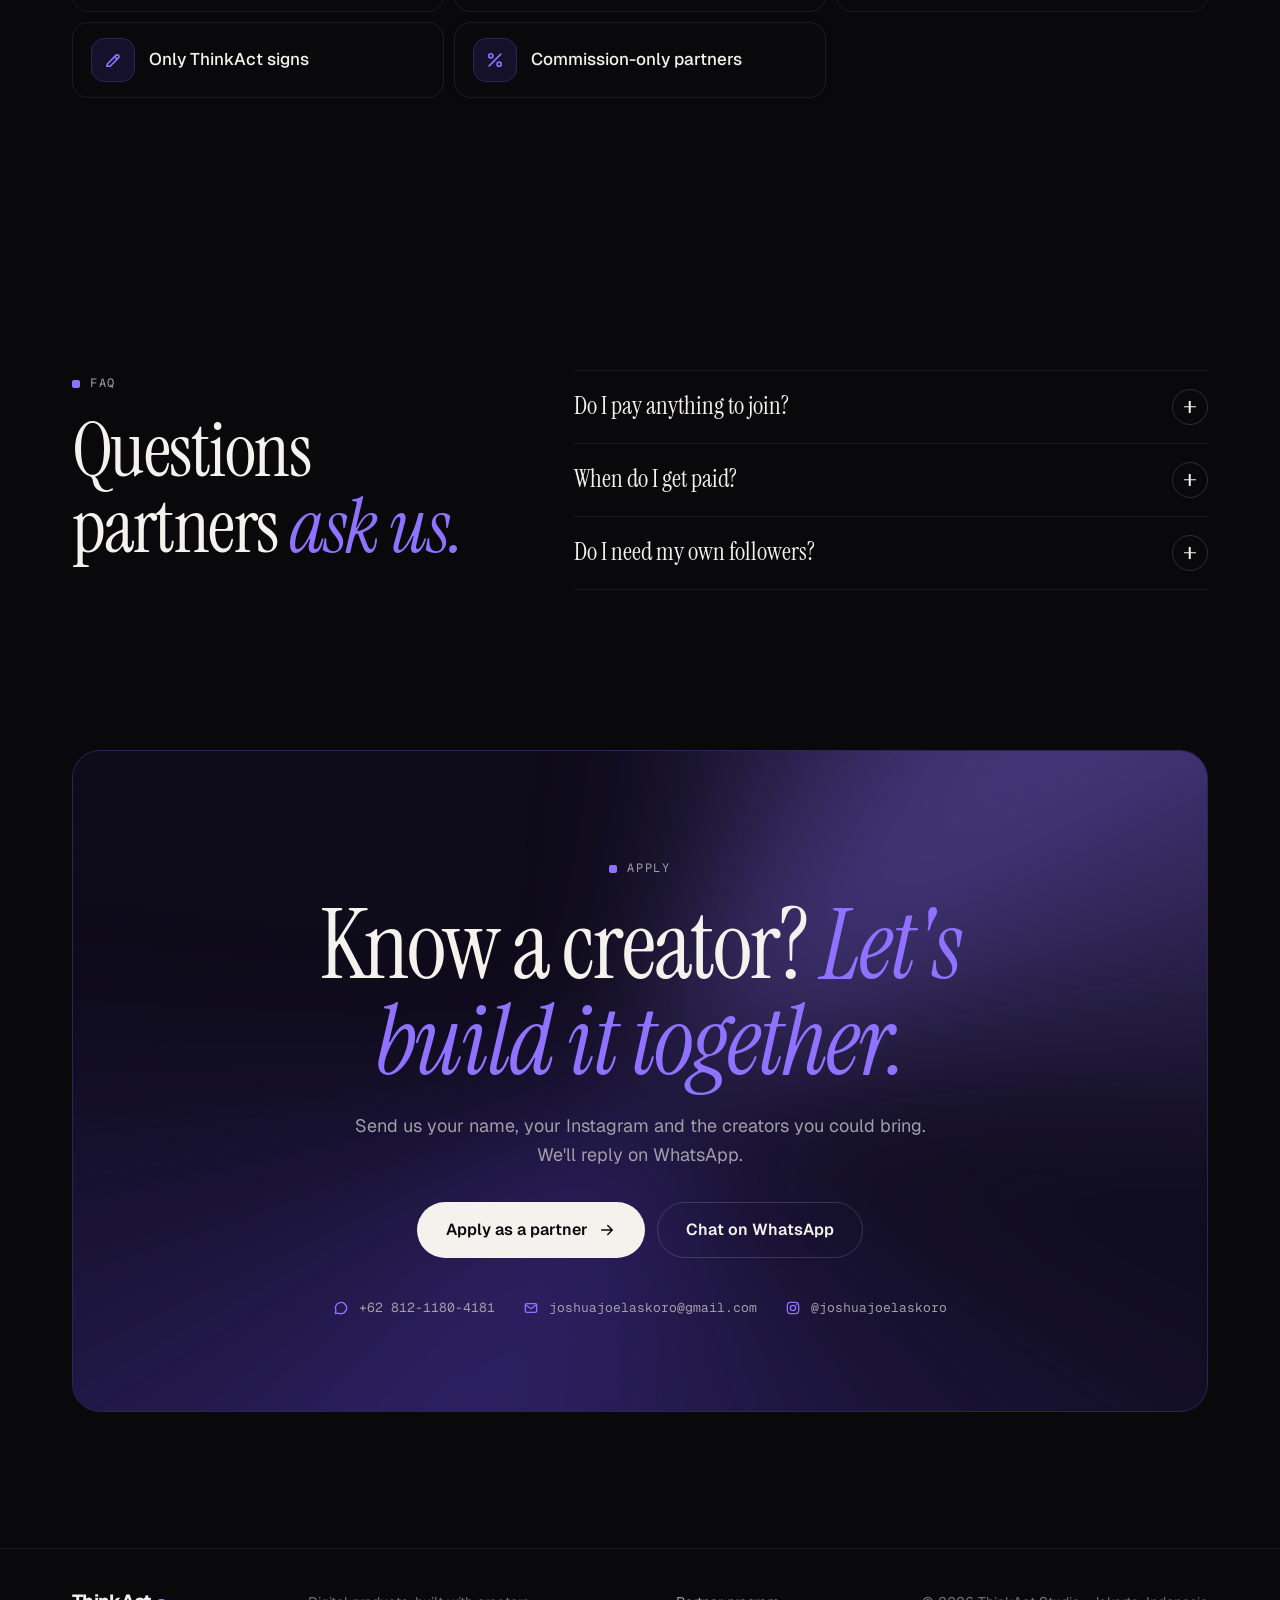
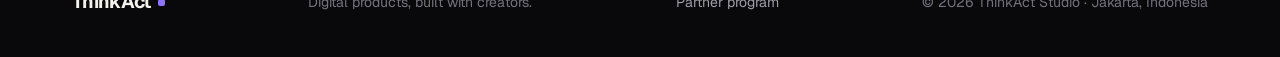
==== commit e95624b5: "Add Our partners carousel to the partner page (not deployed) Same card format as Our creators: Joshu" ====
--- a/partner/index.html
+++ b/partner/index.html
@@ -37,6 +37,7 @@
   <symbol id="i-search" viewBox="0 0 24 24"><circle cx="11" cy="11" r="6.5"/><path d="M16 16l4.5 4.5"/></symbol>
   <symbol id="i-pen" viewBox="0 0 24 24"><path d="M4.5 19.5h4l10-10a2.1 2.1 0 0 0-3-3l-10 10z"/><path d="M14 8l2.5 2.5"/></symbol>
   <symbol id="i-mail" viewBox="0 0 24 24"><rect x="3.5" y="5.5" width="17" height="13" rx="2"/><path d="M4 7l8 6 8-6"/></symbol>
+  <symbol id="i-user" viewBox="0 0 24 24"><circle cx="12" cy="8.5" r="3.5"/><path d="M5 19.5a7 7 0 0 1 14 0"/></symbol>
   <symbol id="i-insta" viewBox="0 0 24 24"><rect x="3.5" y="3.5" width="17" height="17" rx="5"/><circle cx="12" cy="12" r="4"/><path d="M17.3 6.7h.01"/></symbol>
 </svg>
 
@@ -202,6 +203,45 @@
         <p class="calc-note" data-i18n="partner.calcNote">Example, not guaranteed. Uses the numbers above, a 5% platform fee and your 25% find + manage share. Real results depend on the creator's audience and deal.</p>
       </div>
     </div>
+  </div>
+</section>
+
+<!-- Our partners -->
+<section class="section" id="partners">
+  <div class="container">
+    <div class="creators-head">
+      <div class="section-head">
+        <p class="eyebrow reveal" data-i18n="partners.eyebrow">Our partners</p>
+        <h2 class="h2 reveal"><span data-i18n="partners.t1">Partners,</span> <em data-i18n="partners.t2">in their own words.</em></h2>
+      </div>
+      <div class="car-nav reveal">
+        <button type="button" class="car-btn" data-car="-1" aria-label="Previous" data-i18n-aria="aria.prev"><svg class="ic ic-back"><use href="#i-arrow"/></svg></button>
+        <button type="button" class="car-btn" data-car="1" aria-label="Next" data-i18n-aria="aria.next"><svg class="ic"><use href="#i-arrow"/></svg></button>
+      </div>
+    </div>
+    <div class="car reveal" tabindex="0" role="region" aria-label="Our partners" data-i18n-aria="partners.eyebrow">
+      <figure class="creator">
+        <div class="creator-photo is-empty" aria-hidden="true"><svg class="ic"><use href="#i-user"/></svg></div>
+        <blockquote class="creator-quote"><p data-i18n="partners.q1">I know so many creators with great content and nothing to sell. Now I can actually help them.</p></blockquote>
+        <figcaption><span class="creator-name">Joshua</span><a class="creator-ig" href="https://instagram.com/" target="_blank" rel="noopener"><svg class="ic"><use href="#i-insta"/></svg>@instagram</a></figcaption>
+      </figure>
+      <figure class="creator">
+        <div class="creator-photo is-empty" aria-hidden="true"><svg class="ic"><use href="#i-user"/></svg></div>
+        <blockquote class="creator-quote"><p data-i18n="partners.q2">Introduce a creator, ThinkAct does the heavy lifting. Simple as that.</p></blockquote>
+        <figcaption><span class="creator-name">Khairi</span><a class="creator-ig" href="https://instagram.com/" target="_blank" rel="noopener"><svg class="ic"><use href="#i-insta"/></svg>@instagram</a></figcaption>
+      </figure>
+      <figure class="creator">
+        <div class="creator-photo is-empty" aria-hidden="true"><svg class="ic"><use href="#i-user"/></svg></div>
+        <blockquote class="creator-quote"><p data-i18n="partners.q3">Didn't need my own followers to start. Just a good eye for creators.</p></blockquote>
+        <figcaption><span class="creator-name">Qiyya</span><a class="creator-ig" href="https://instagram.com/" target="_blank" rel="noopener"><svg class="ic"><use href="#i-insta"/></svg>@instagram</a></figcaption>
+      </figure>
+      <div class="creator creator-invite">
+        <h3><span data-i18n="partners.inviteT1">Your name</span> <em data-i18n="partners.inviteT2">could be here.</em></h3>
+        <p data-i18n="partner.finalLead">Send us your name, your Instagram and the creators you could bring. We'll reply on WhatsApp.</p>
+        <a class="btn btn-lg btn-light" href="https://wa.me/6281211804181?text=Hi%20ThinkAct%2C%20I'd%20like%20to%20apply%20as%20a%20partner.%0AName%3A%20%0AInstagram%3A%20%0ACreators%20I%20could%20bring%3A%20" data-wa="partner.waMsg" target="_blank" rel="noopener"><span data-i18n="partner.apply">Apply as a partner</span><svg class="ic"><use href="#i-arrow"/></svg></a>
+      </div>
+    </div>
+    <div class="car-dots" aria-hidden="true"></div>
   </div>
 </section>
 
--- a/styles.css
+++ b/styles.css
@@ -397,12 +397,17 @@
 .creator-photo img.creator-logo{object-fit:contain;background:#fff}
 @media (min-width:1024px){ .creator-photo{aspect-ratio:4/3} }
 .creator-quote{flex:1;margin:0;padding:22px 22px 0}
-.creator-quote::before{content:"\201C";display:block;height:26px;font-family:var(--serif);font-size:64px;line-height:1;color:var(--violet)}
-.creator-quote p{font-family:var(--serif);font-style:italic;font-size:26px;line-height:1.15;letter-spacing:-.005em;text-wrap:balance}
+.creator-quote::before{content:"\201C";display:block;height:22px;font-family:var(--serif);font-size:54px;line-height:1;color:var(--violet)}
+.creator-quote p{font-family:var(--serif);font-style:italic;font-size:21px;line-height:1.25;letter-spacing:-.005em;text-wrap:pretty}
 .creator figcaption{display:flex;flex-direction:column;gap:6px;margin:22px 22px 22px;padding-top:16px;border-top:1px solid var(--line)}
 .creator-name{font-family:var(--serif);font-size:24px;line-height:1.05}
 .creator-stat{font-family:var(--mono);font-size:12px;letter-spacing:.1em;text-transform:uppercase;color:var(--muted)}
 .creator-stat b{margin-right:4px;font-size:16px;font-weight:500;letter-spacing:0;text-transform:none;color:var(--text)}
+.creator-photo.is-empty{display:grid;place-items:center;color:#3A3A44}
+.creator-photo.is-empty .ic{width:64px;height:64px;stroke-width:1.2}
+.creator-ig{display:inline-flex;align-items:center;gap:8px;min-height:32px;font-family:var(--mono);font-size:14px;color:var(--muted);transition:color .2s}
+.creator-ig:hover{color:var(--text)}
+.creator-ig .ic{width:18px;height:18px;color:var(--violet)}
 .creator-invite{justify-content:flex-end;gap:16px;padding:26px 24px;border-color:var(--violet-line);background:radial-gradient(120% 70% at 100% 0%,rgba(143,114,255,.30),transparent 60%),var(--violet-soft)}
 .creator-invite h3{font-family:var(--serif);font-weight:400;font-size:clamp(38px,10vw,52px);line-height:1}
 .creator-invite h3 em{color:var(--violet)}
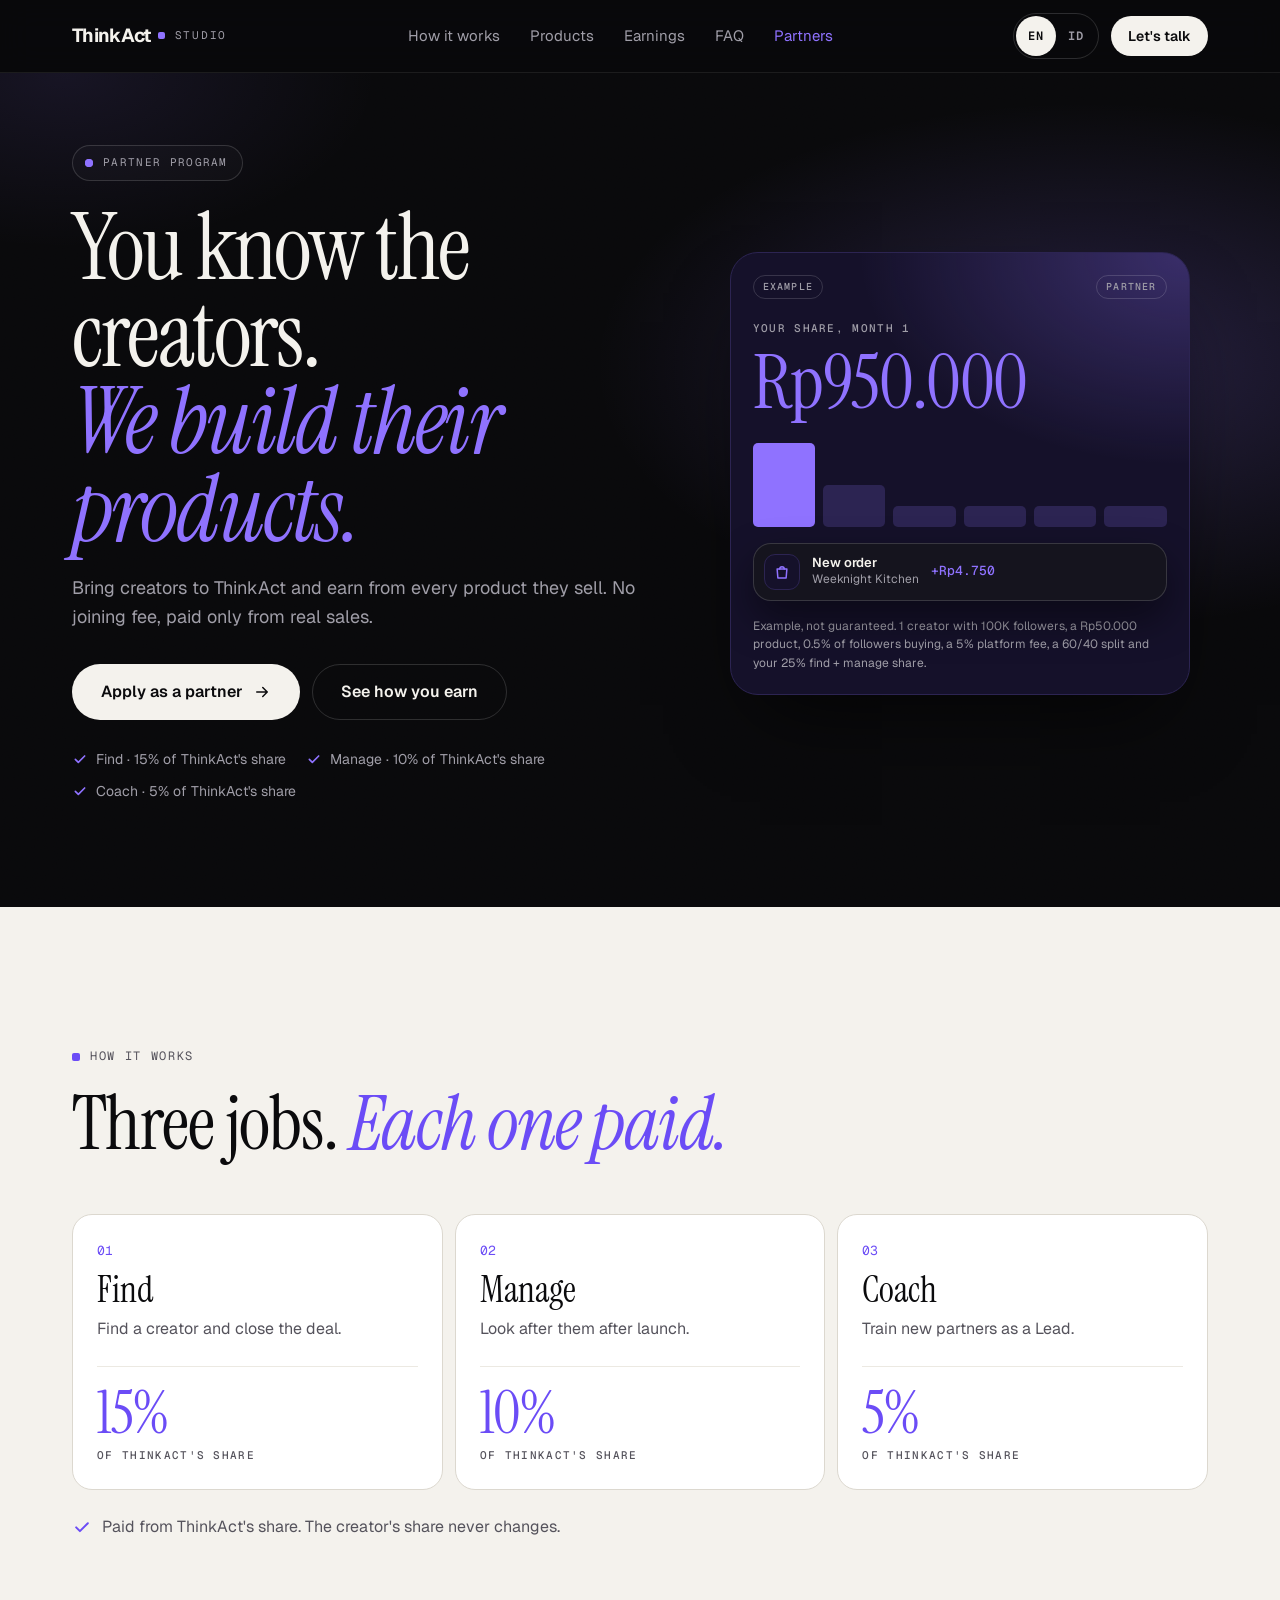
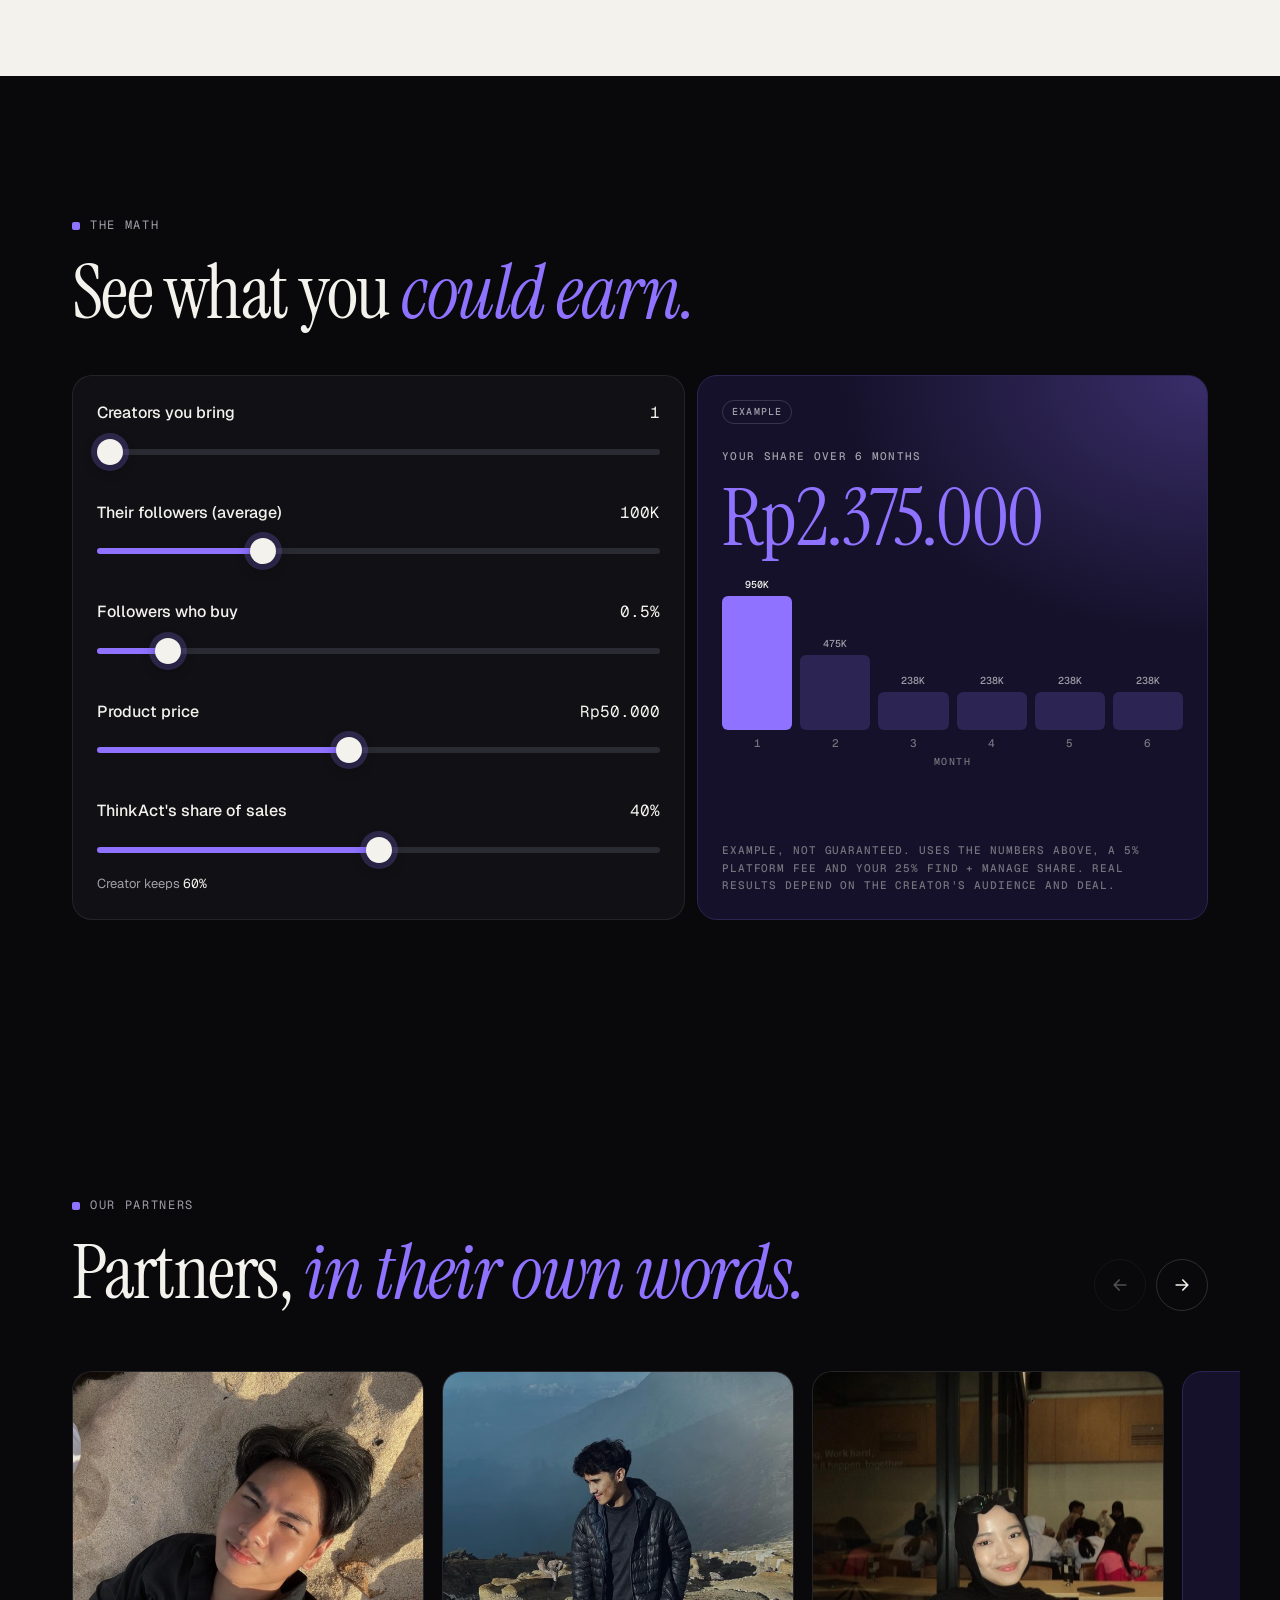
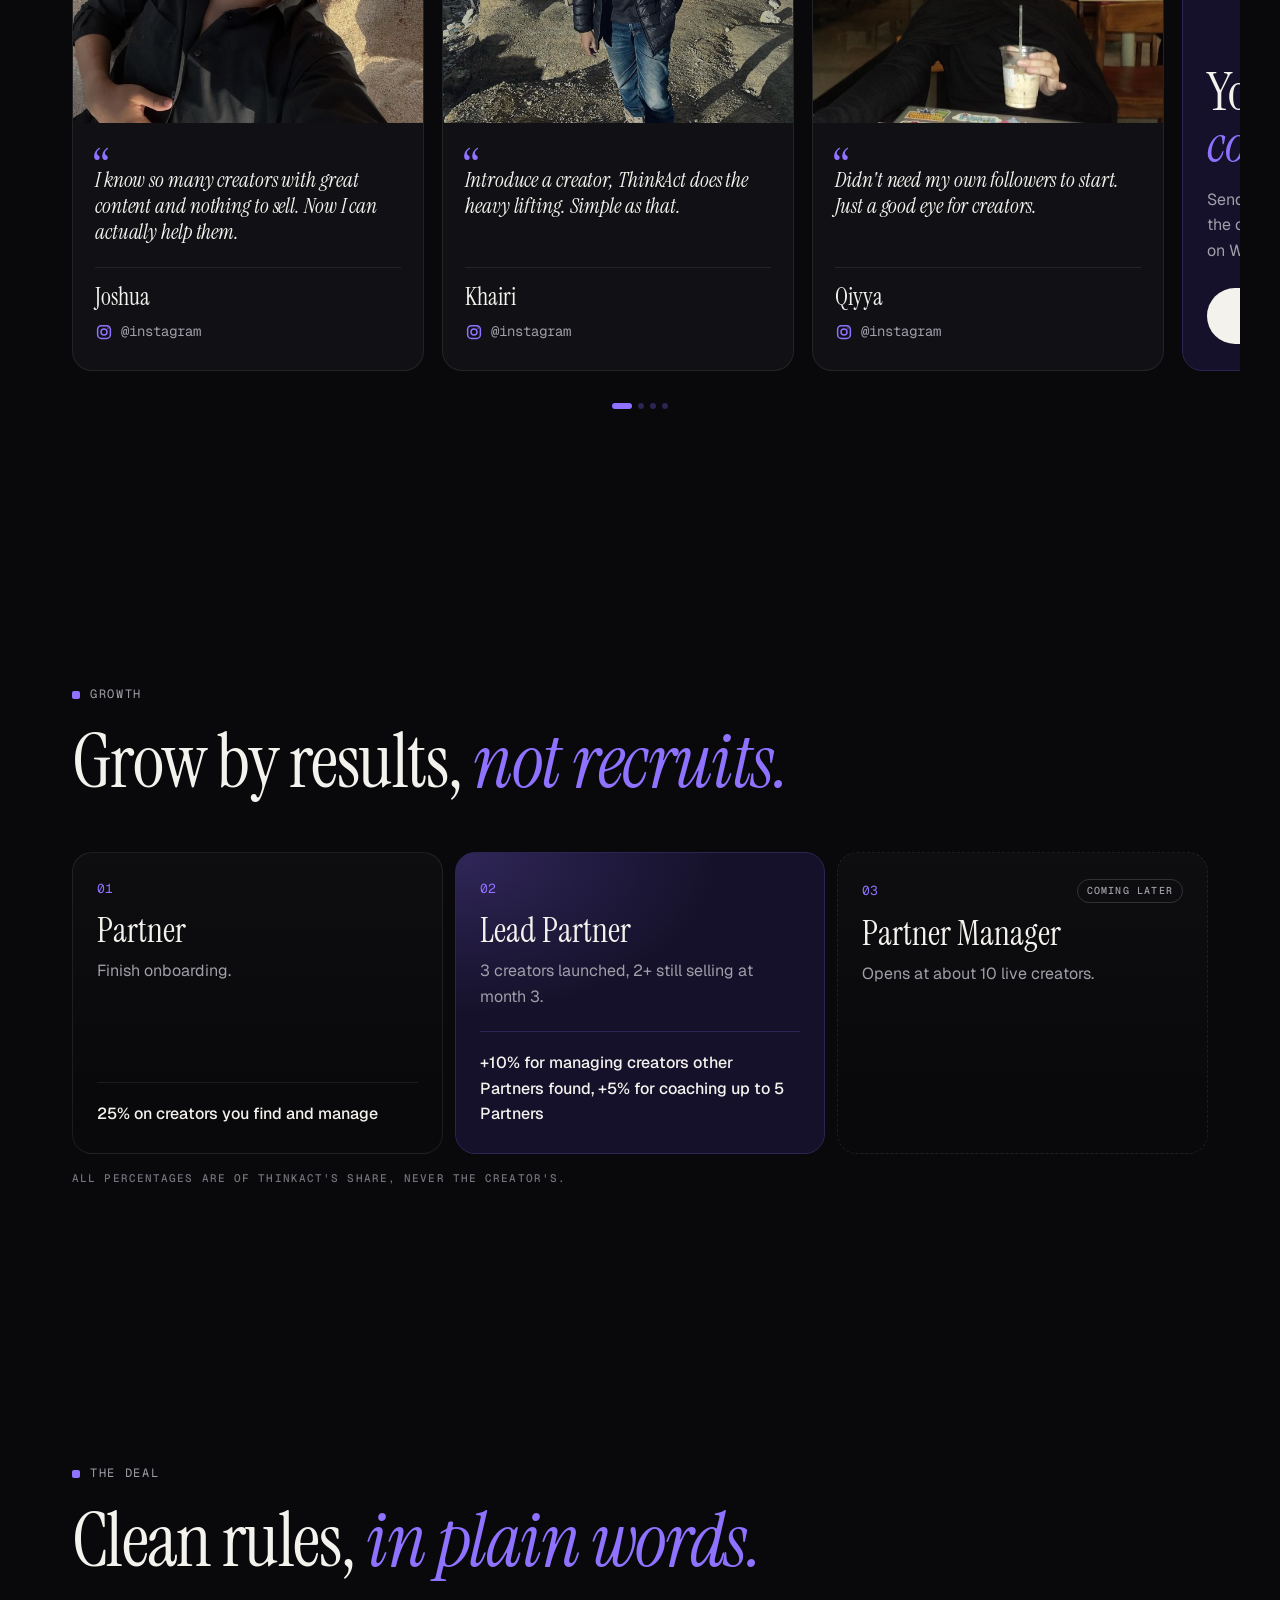
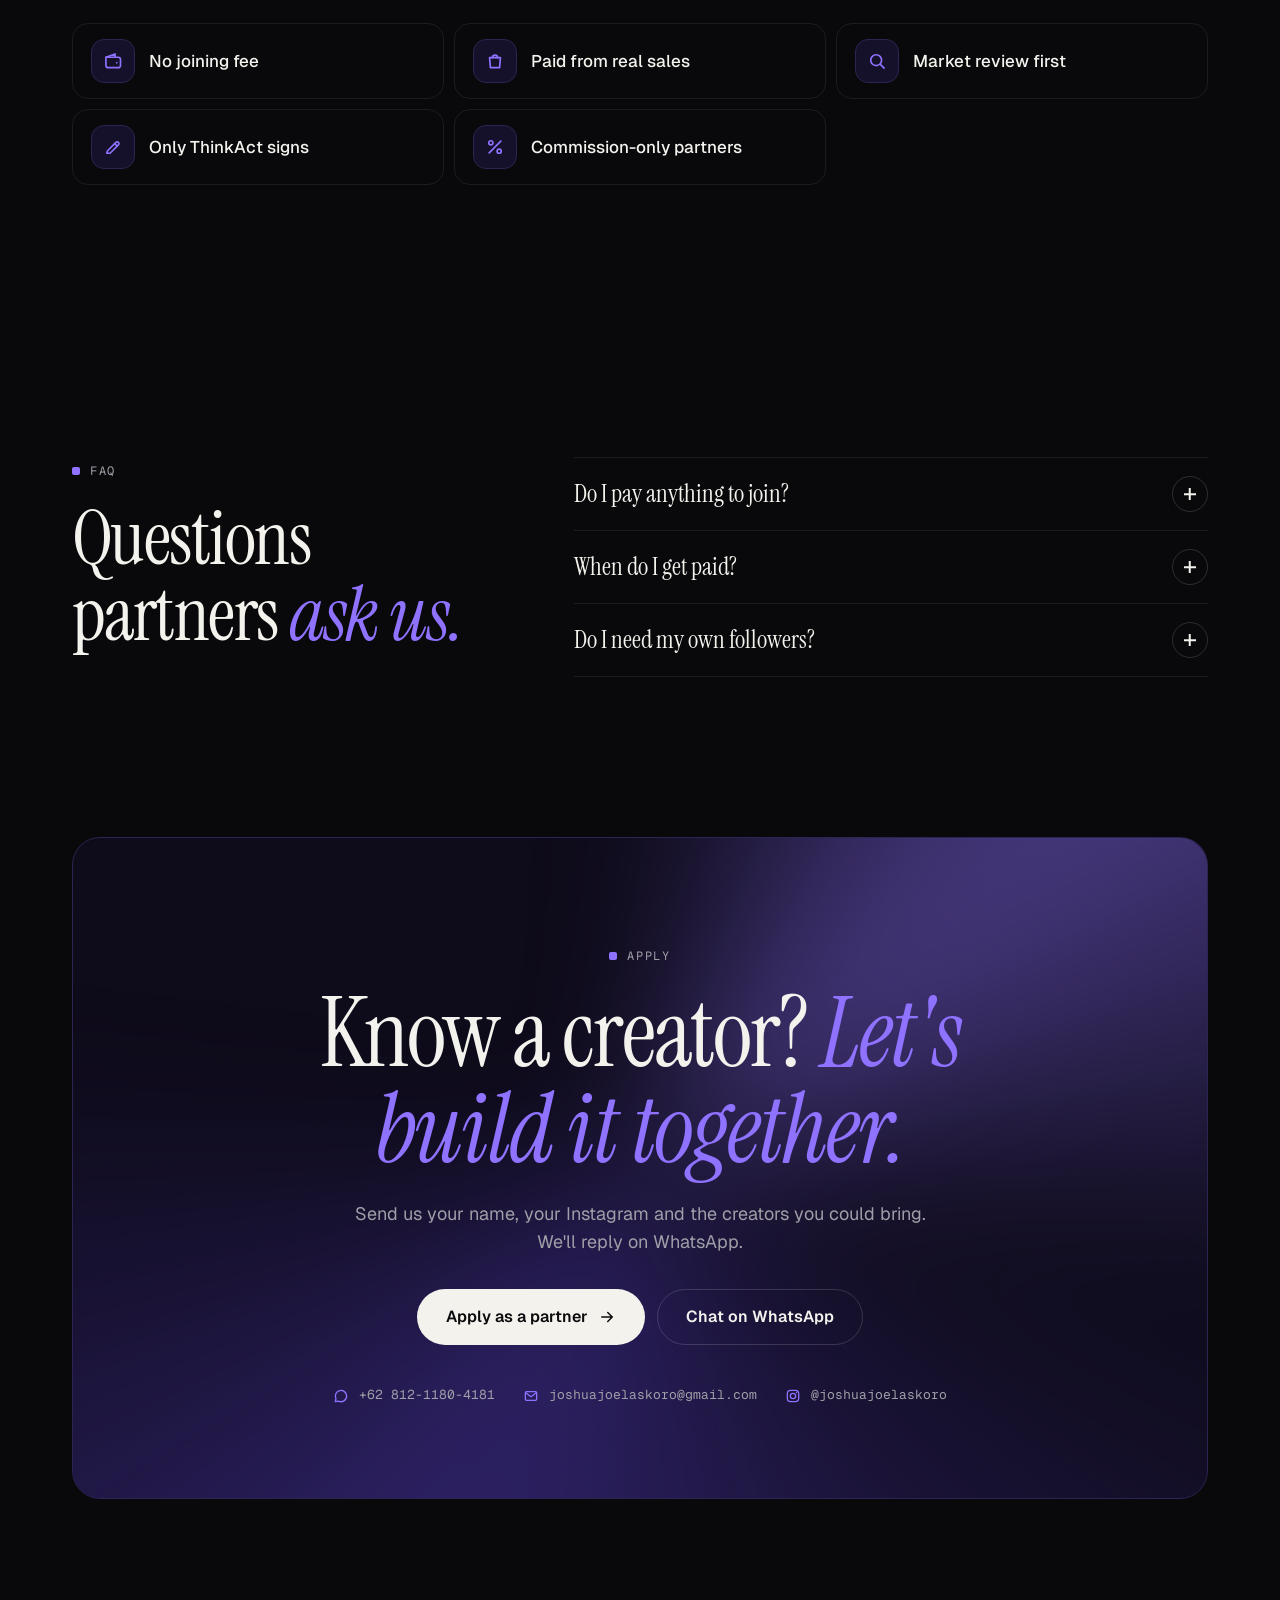
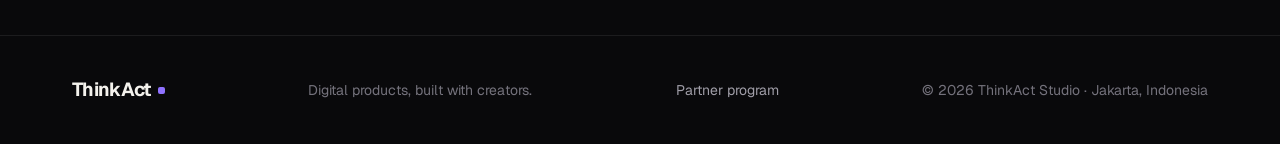
==== commit 121eec8d: "Add partner photos for Joshua, Khairi and Qiyya (not deployed) Square crops around each face, about " ====
--- a/partner/index.html
+++ b/partner/index.html
@@ -221,17 +221,17 @@
     </div>
     <div class="car reveal" tabindex="0" role="region" aria-label="Our partners" data-i18n-aria="partners.eyebrow">
       <figure class="creator">
-        <div class="creator-photo is-empty" aria-hidden="true"><svg class="ic"><use href="#i-user"/></svg></div>
+        <div class="creator-photo"><img src="/img/partner-joshua.jpg" alt="Joshua" loading="lazy" style="object-position:50% 35%"></div>
         <blockquote class="creator-quote"><p data-i18n="partners.q1">I know so many creators with great content and nothing to sell. Now I can actually help them.</p></blockquote>
         <figcaption><span class="creator-name">Joshua</span><a class="creator-ig" href="https://instagram.com/" target="_blank" rel="noopener"><svg class="ic"><use href="#i-insta"/></svg>@instagram</a></figcaption>
       </figure>
       <figure class="creator">
-        <div class="creator-photo is-empty" aria-hidden="true"><svg class="ic"><use href="#i-user"/></svg></div>
+        <div class="creator-photo"><img src="/img/partner-khairi.jpg" alt="Khairi" loading="lazy" style="object-position:50% 22%"></div>
         <blockquote class="creator-quote"><p data-i18n="partners.q2">Introduce a creator, ThinkAct does the heavy lifting. Simple as that.</p></blockquote>
         <figcaption><span class="creator-name">Khairi</span><a class="creator-ig" href="https://instagram.com/" target="_blank" rel="noopener"><svg class="ic"><use href="#i-insta"/></svg>@instagram</a></figcaption>
       </figure>
       <figure class="creator">
-        <div class="creator-photo is-empty" aria-hidden="true"><svg class="ic"><use href="#i-user"/></svg></div>
+        <div class="creator-photo"><img src="/img/partner-qiyya.jpg" alt="Qiyya" loading="lazy" style="object-position:50% 40%"></div>
         <blockquote class="creator-quote"><p data-i18n="partners.q3">Didn't need my own followers to start. Just a good eye for creators.</p></blockquote>
         <figcaption><span class="creator-name">Qiyya</span><a class="creator-ig" href="https://instagram.com/" target="_blank" rel="noopener"><svg class="ic"><use href="#i-insta"/></svg>@instagram</a></figcaption>
       </figure>
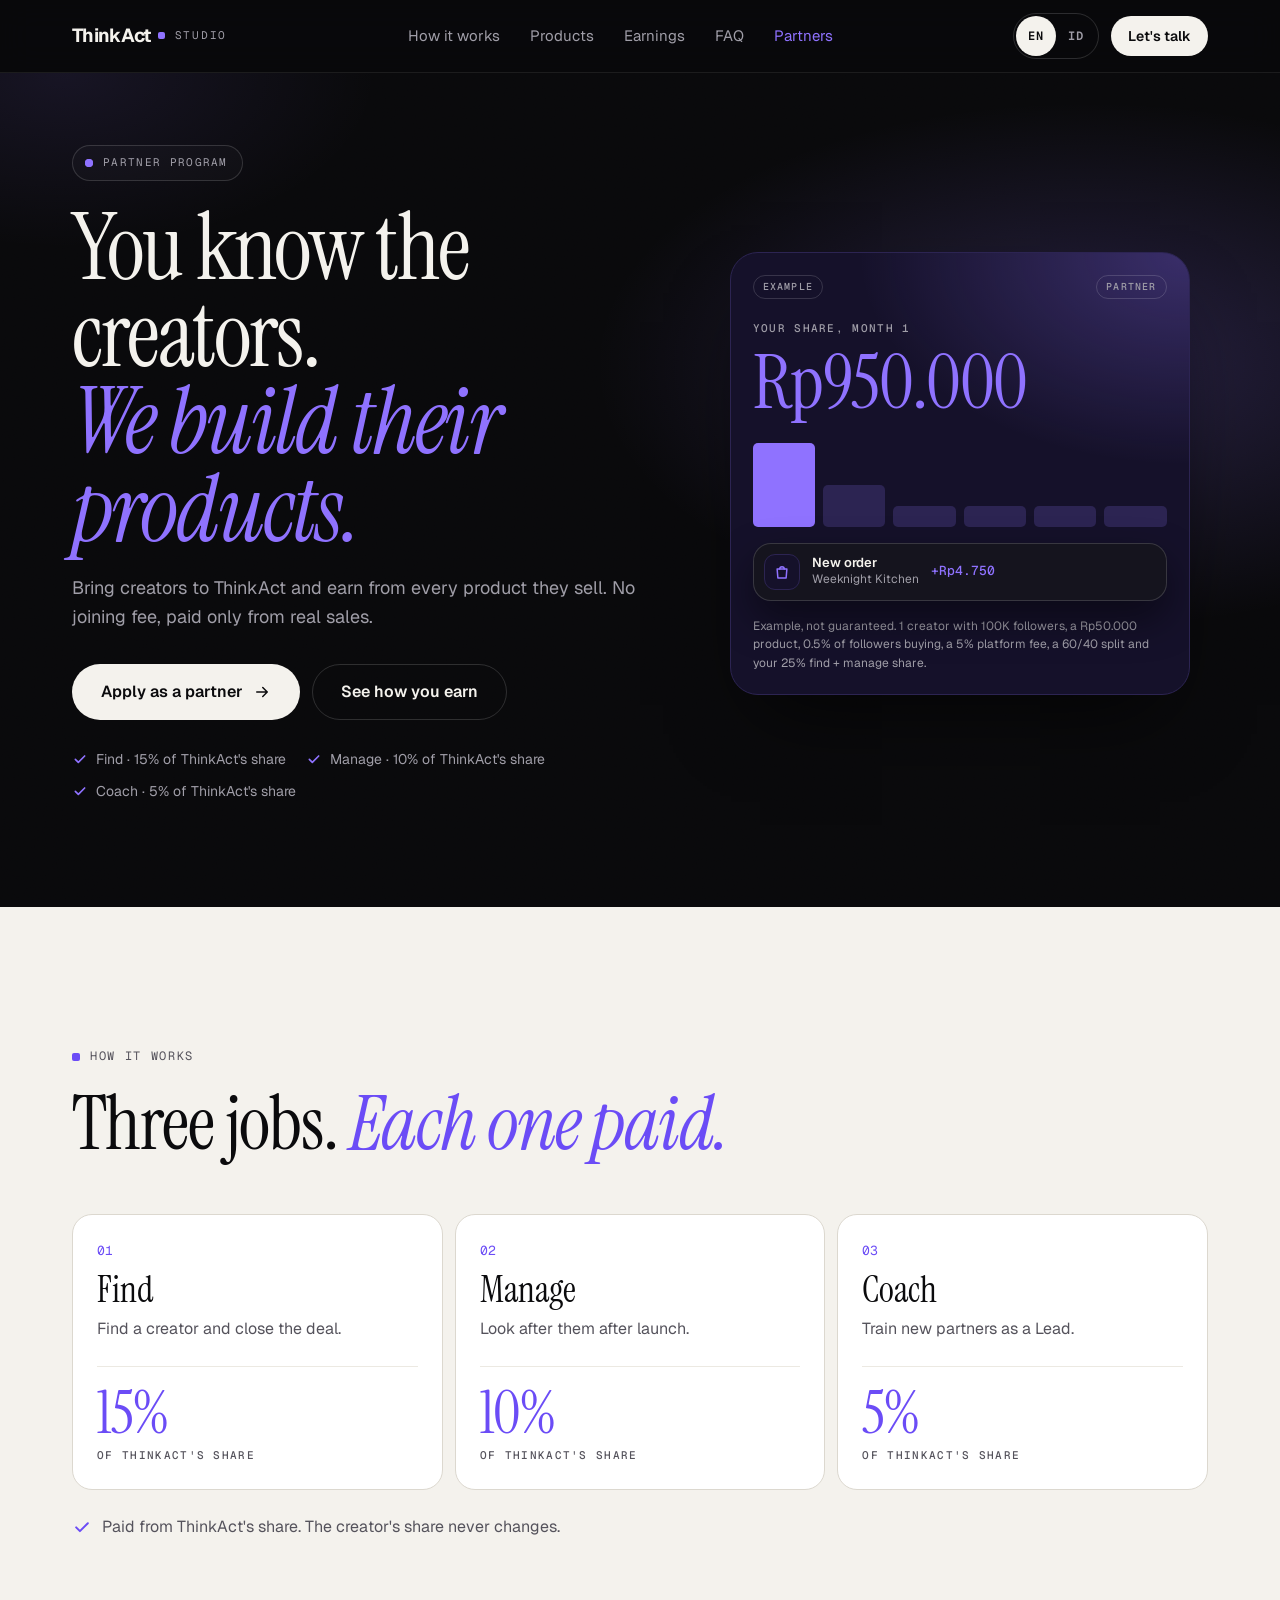
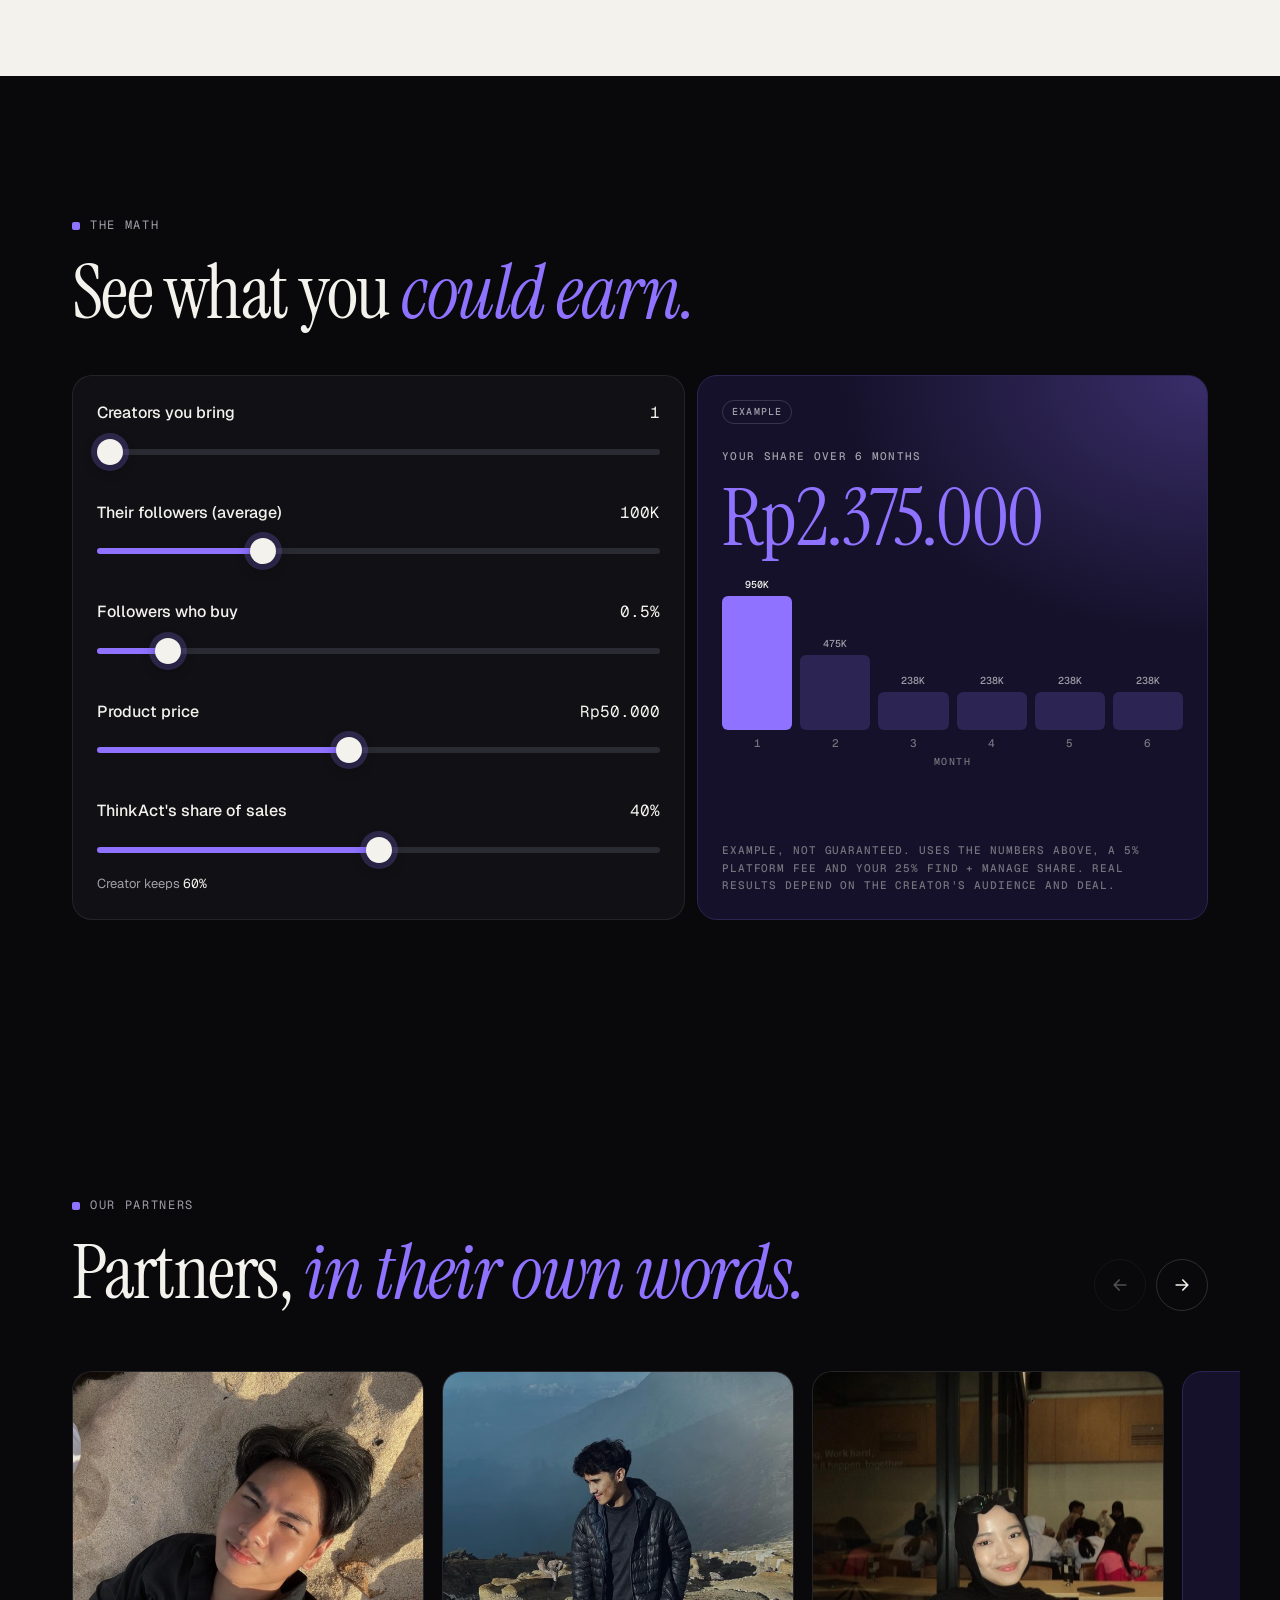
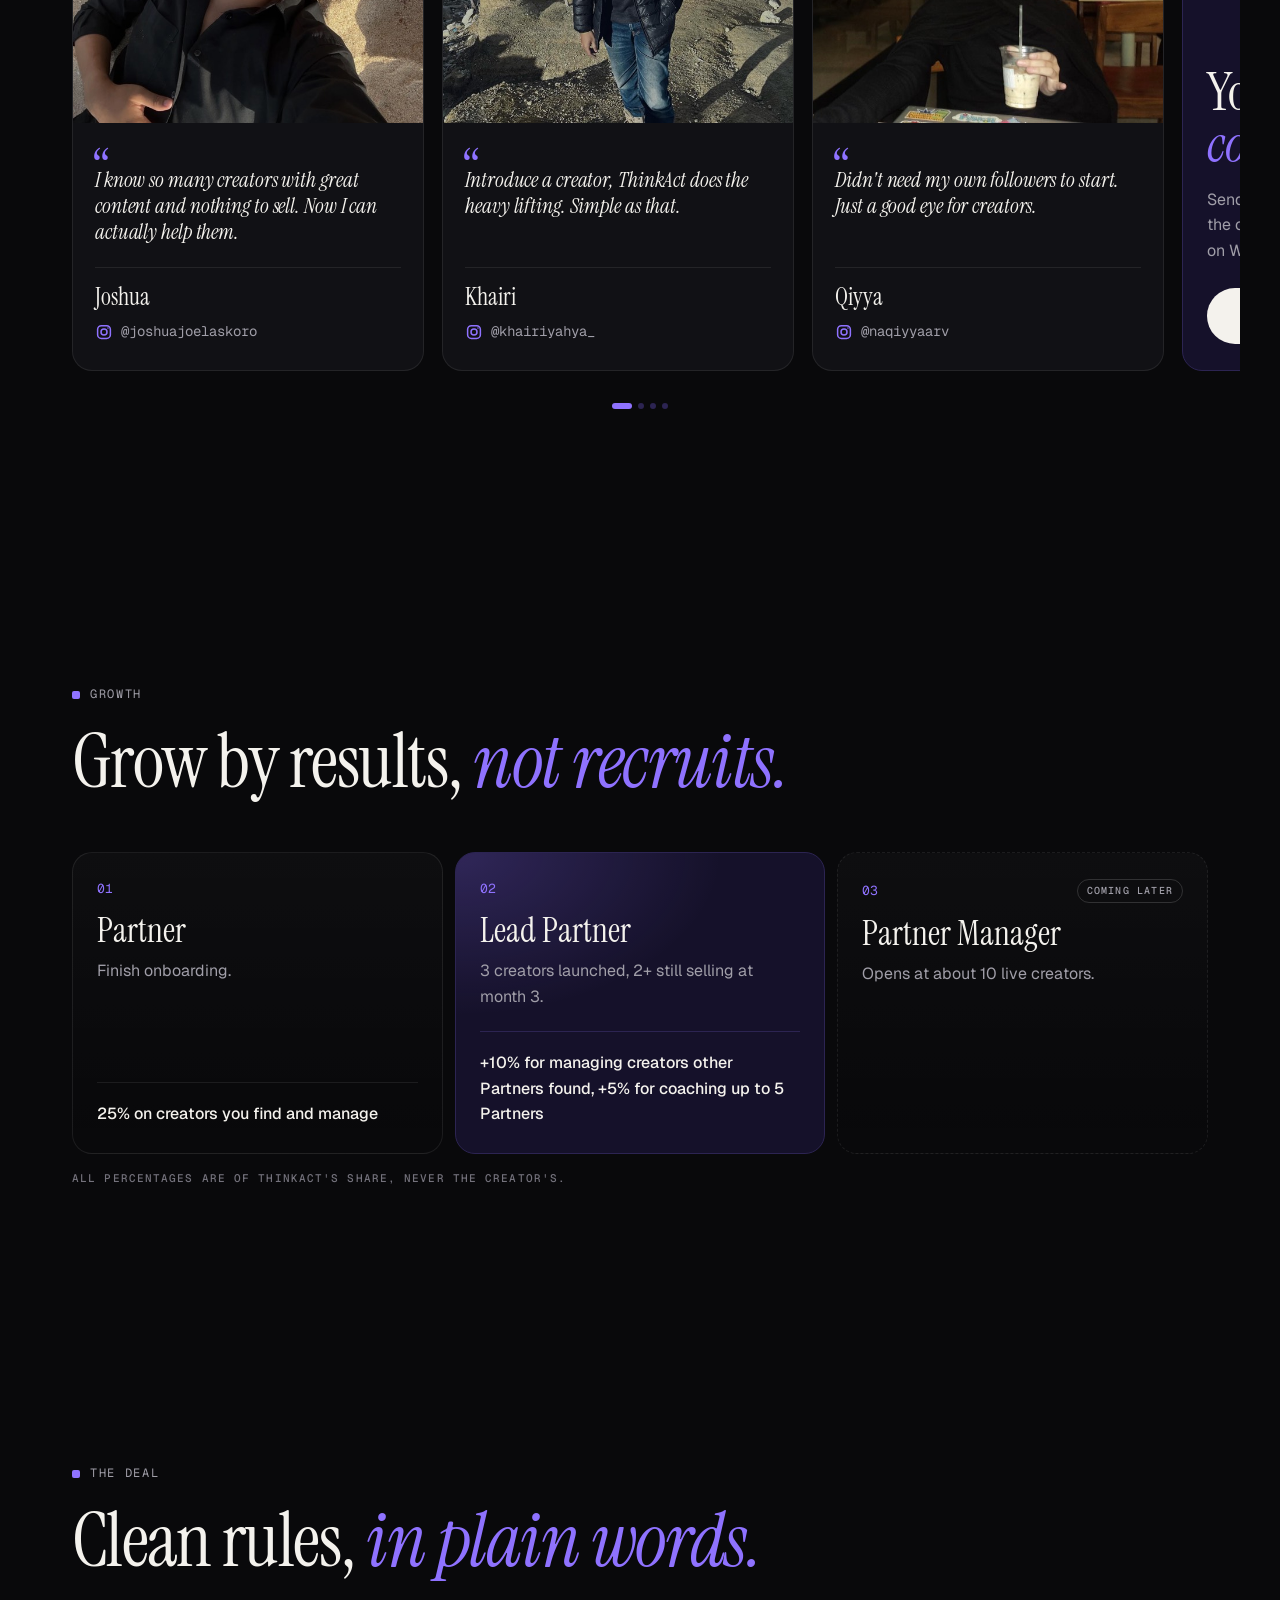
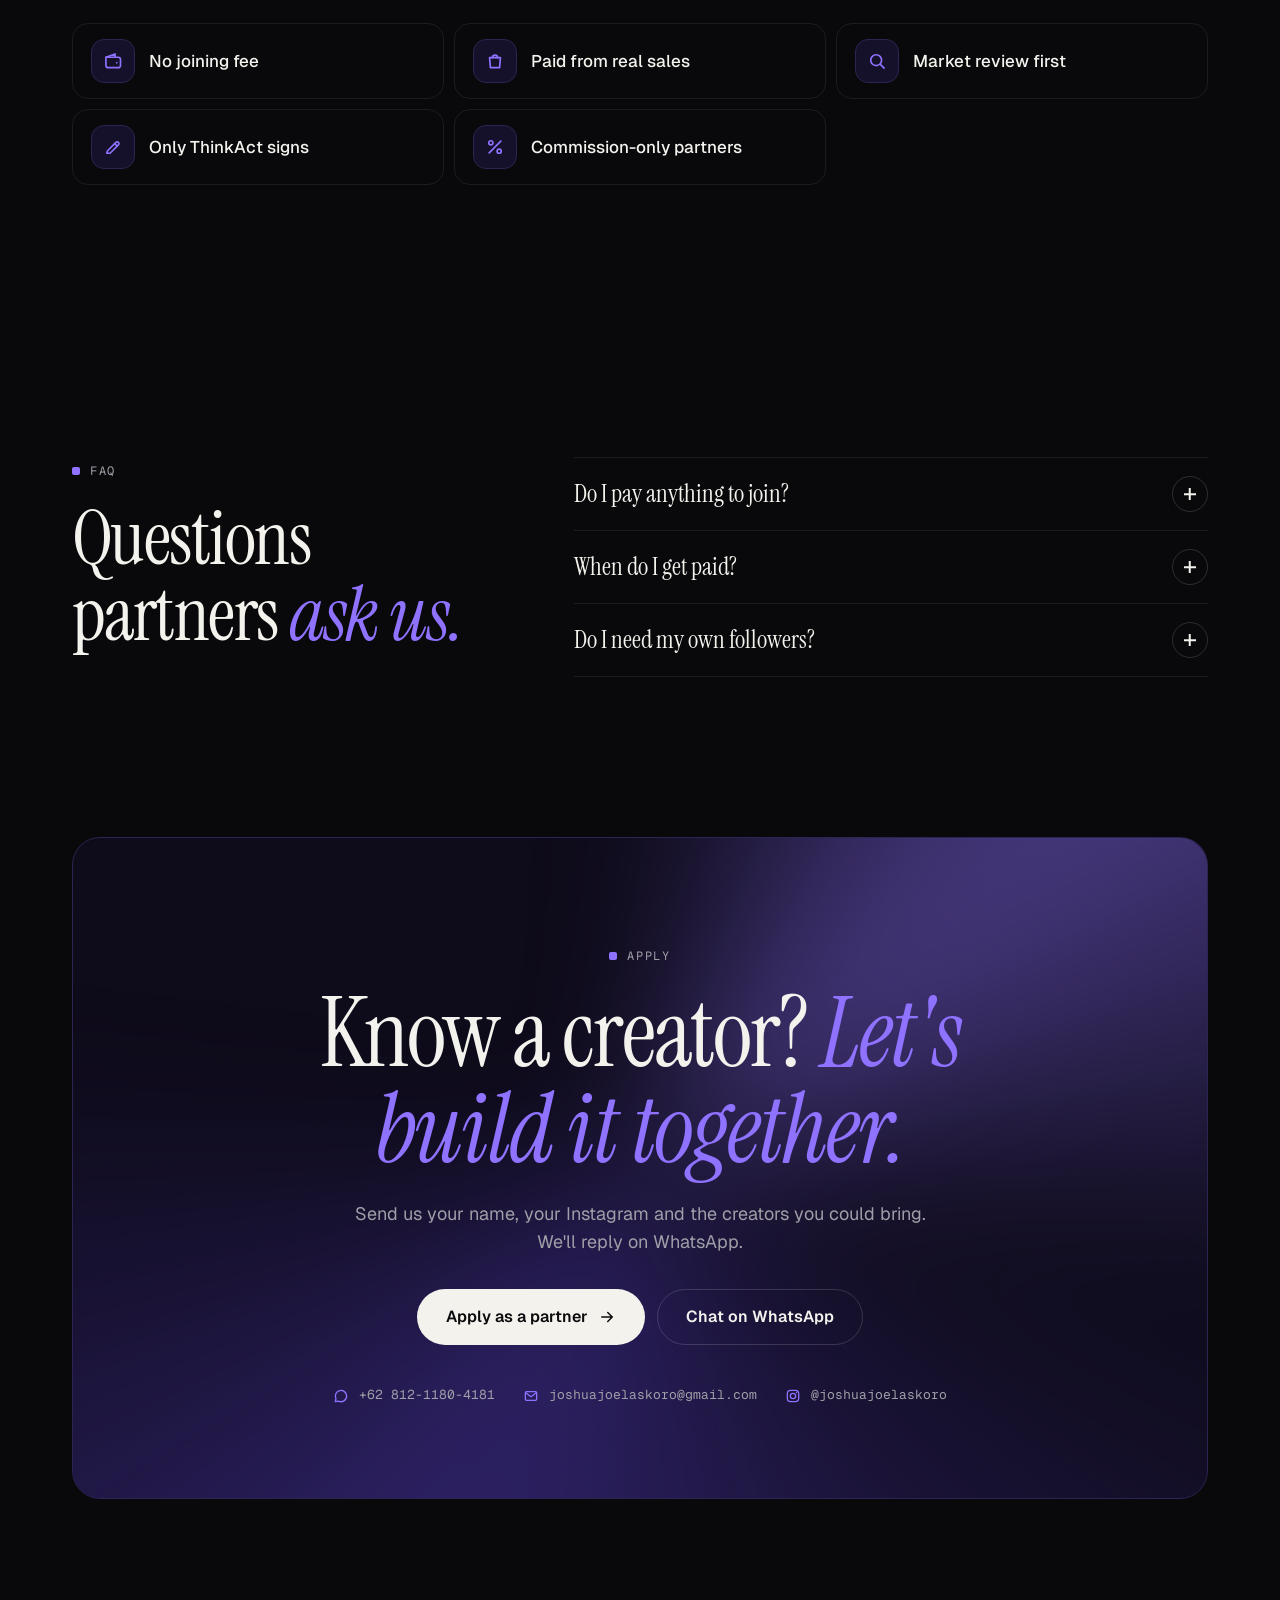
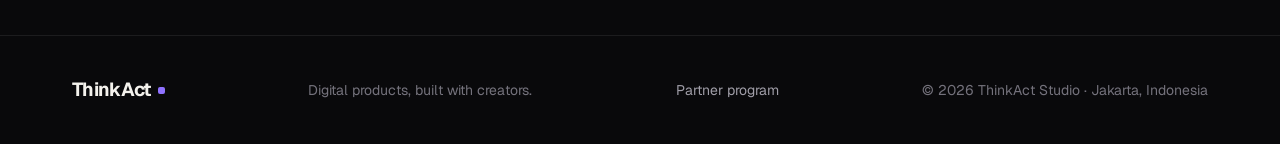
==== commit 93980e4e: "Add partners' Instagram handles (not deployed) Joshua @joshuajoelaskoro, Khairi @khairiyahya_, Qiyya" ====
--- a/partner/index.html
+++ b/partner/index.html
@@ -223,17 +223,17 @@
       <figure class="creator">
         <div class="creator-photo"><img src="/img/partner-joshua.jpg" alt="Joshua" loading="lazy" style="object-position:50% 35%"></div>
         <blockquote class="creator-quote"><p data-i18n="partners.q1">I know so many creators with great content and nothing to sell. Now I can actually help them.</p></blockquote>
-        <figcaption><span class="creator-name">Joshua</span><a class="creator-ig" href="https://instagram.com/" target="_blank" rel="noopener"><svg class="ic"><use href="#i-insta"/></svg>@instagram</a></figcaption>
+        <figcaption><span class="creator-name">Joshua</span><a class="creator-ig" href="https://www.instagram.com/joshuajoelaskoro/" target="_blank" rel="noopener"><svg class="ic"><use href="#i-insta"/></svg>@joshuajoelaskoro</a></figcaption>
       </figure>
       <figure class="creator">
         <div class="creator-photo"><img src="/img/partner-khairi.jpg" alt="Khairi" loading="lazy" style="object-position:50% 22%"></div>
         <blockquote class="creator-quote"><p data-i18n="partners.q2">Introduce a creator, ThinkAct does the heavy lifting. Simple as that.</p></blockquote>
-        <figcaption><span class="creator-name">Khairi</span><a class="creator-ig" href="https://instagram.com/" target="_blank" rel="noopener"><svg class="ic"><use href="#i-insta"/></svg>@instagram</a></figcaption>
+        <figcaption><span class="creator-name">Khairi</span><a class="creator-ig" href="https://www.instagram.com/khairiyahya_/" target="_blank" rel="noopener"><svg class="ic"><use href="#i-insta"/></svg>@khairiyahya_</a></figcaption>
       </figure>
       <figure class="creator">
         <div class="creator-photo"><img src="/img/partner-qiyya.jpg" alt="Qiyya" loading="lazy" style="object-position:50% 40%"></div>
         <blockquote class="creator-quote"><p data-i18n="partners.q3">Didn't need my own followers to start. Just a good eye for creators.</p></blockquote>
-        <figcaption><span class="creator-name">Qiyya</span><a class="creator-ig" href="https://instagram.com/" target="_blank" rel="noopener"><svg class="ic"><use href="#i-insta"/></svg>@instagram</a></figcaption>
+        <figcaption><span class="creator-name">Qiyya</span><a class="creator-ig" href="https://www.instagram.com/naqiyyaarv/" target="_blank" rel="noopener"><svg class="ic"><use href="#i-insta"/></svg>@naqiyyaarv</a></figcaption>
       </figure>
       <div class="creator creator-invite">
         <h3><span data-i18n="partners.inviteT1">Your name</span> <em data-i18n="partners.inviteT2">could be here.</em></h3>
